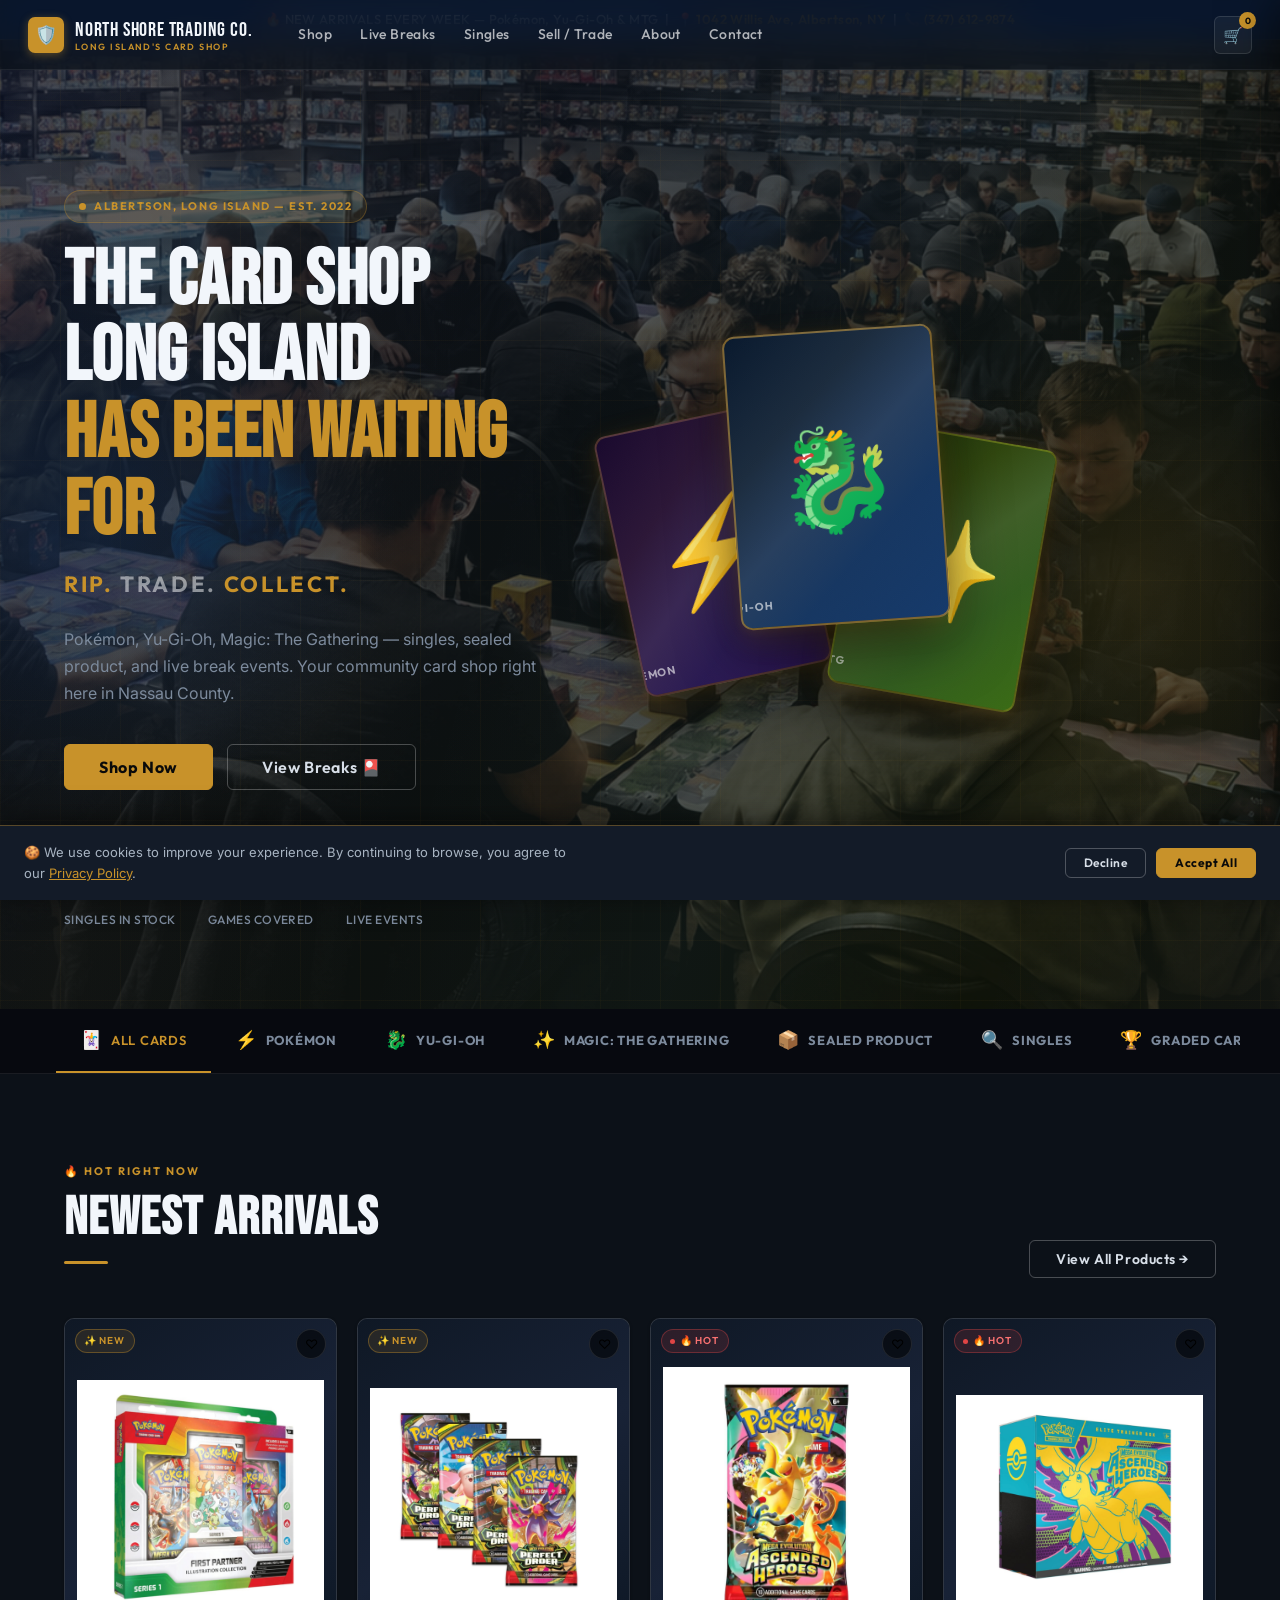
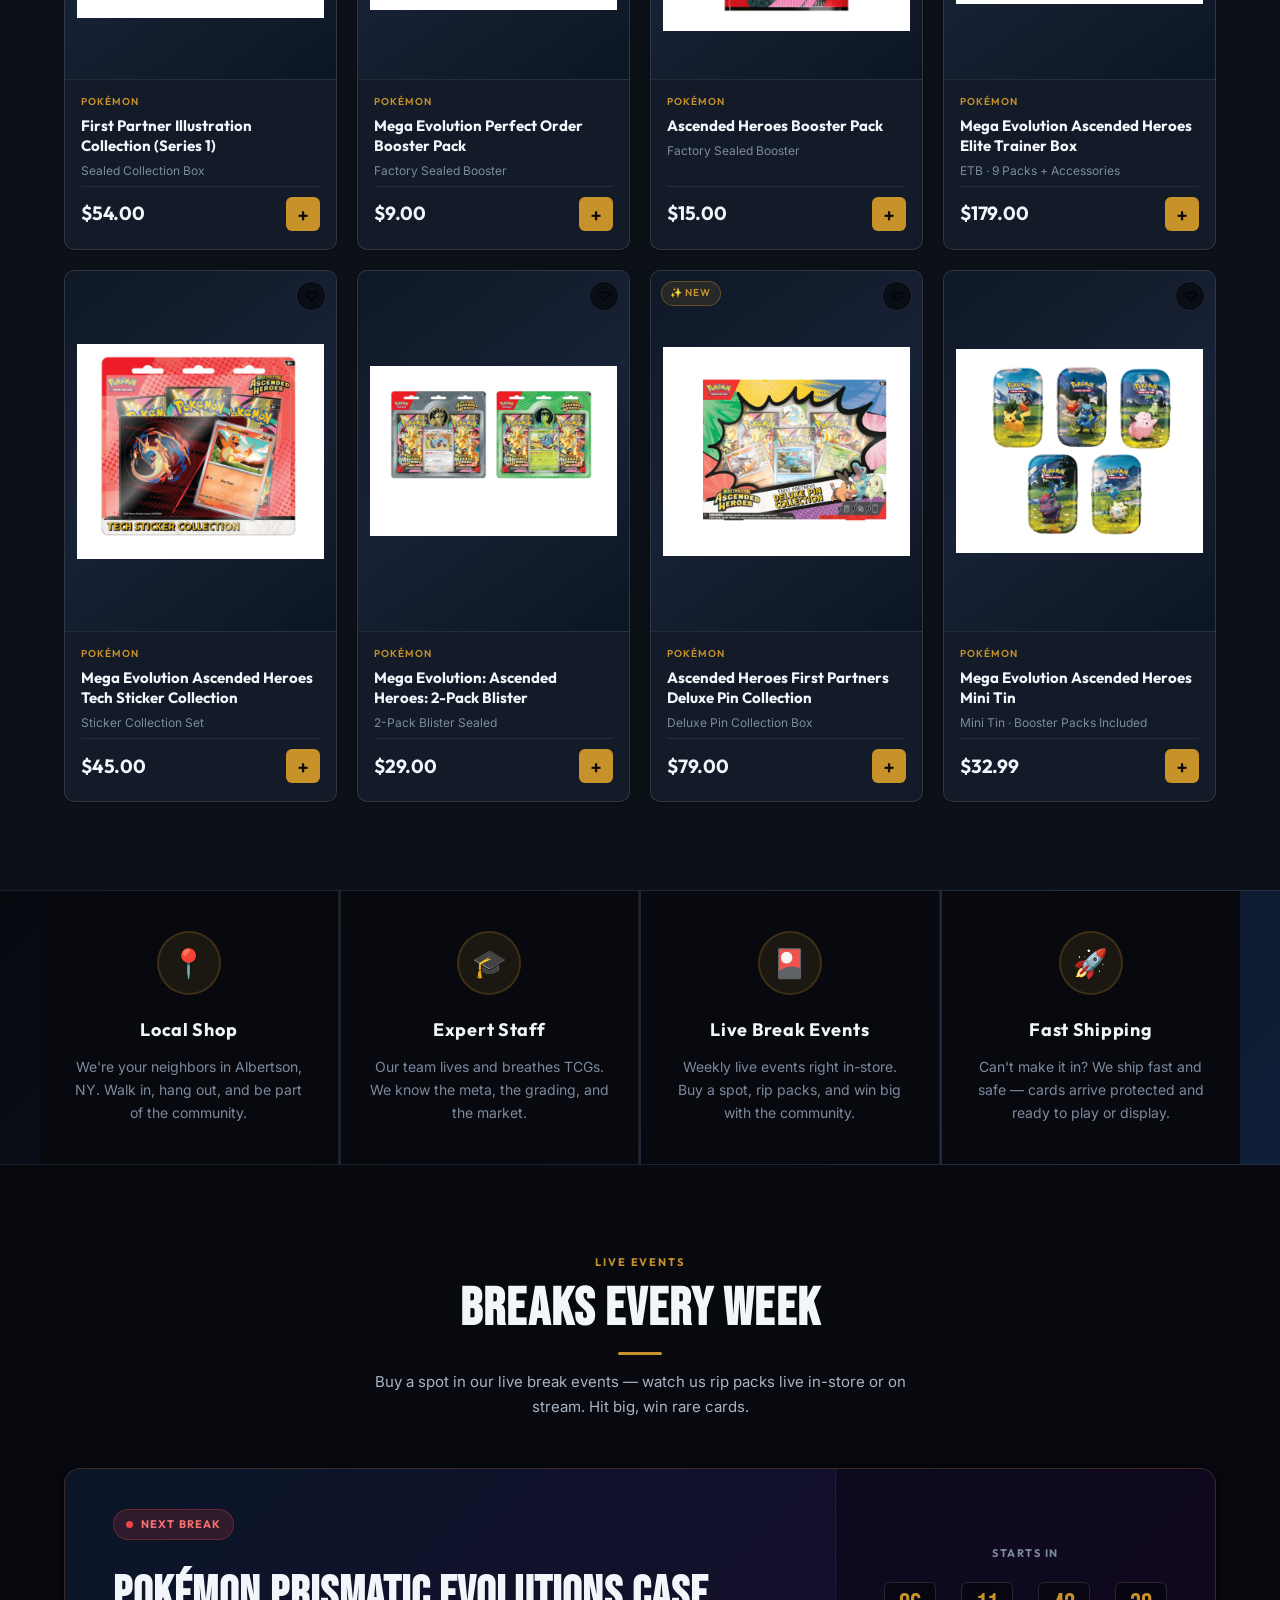
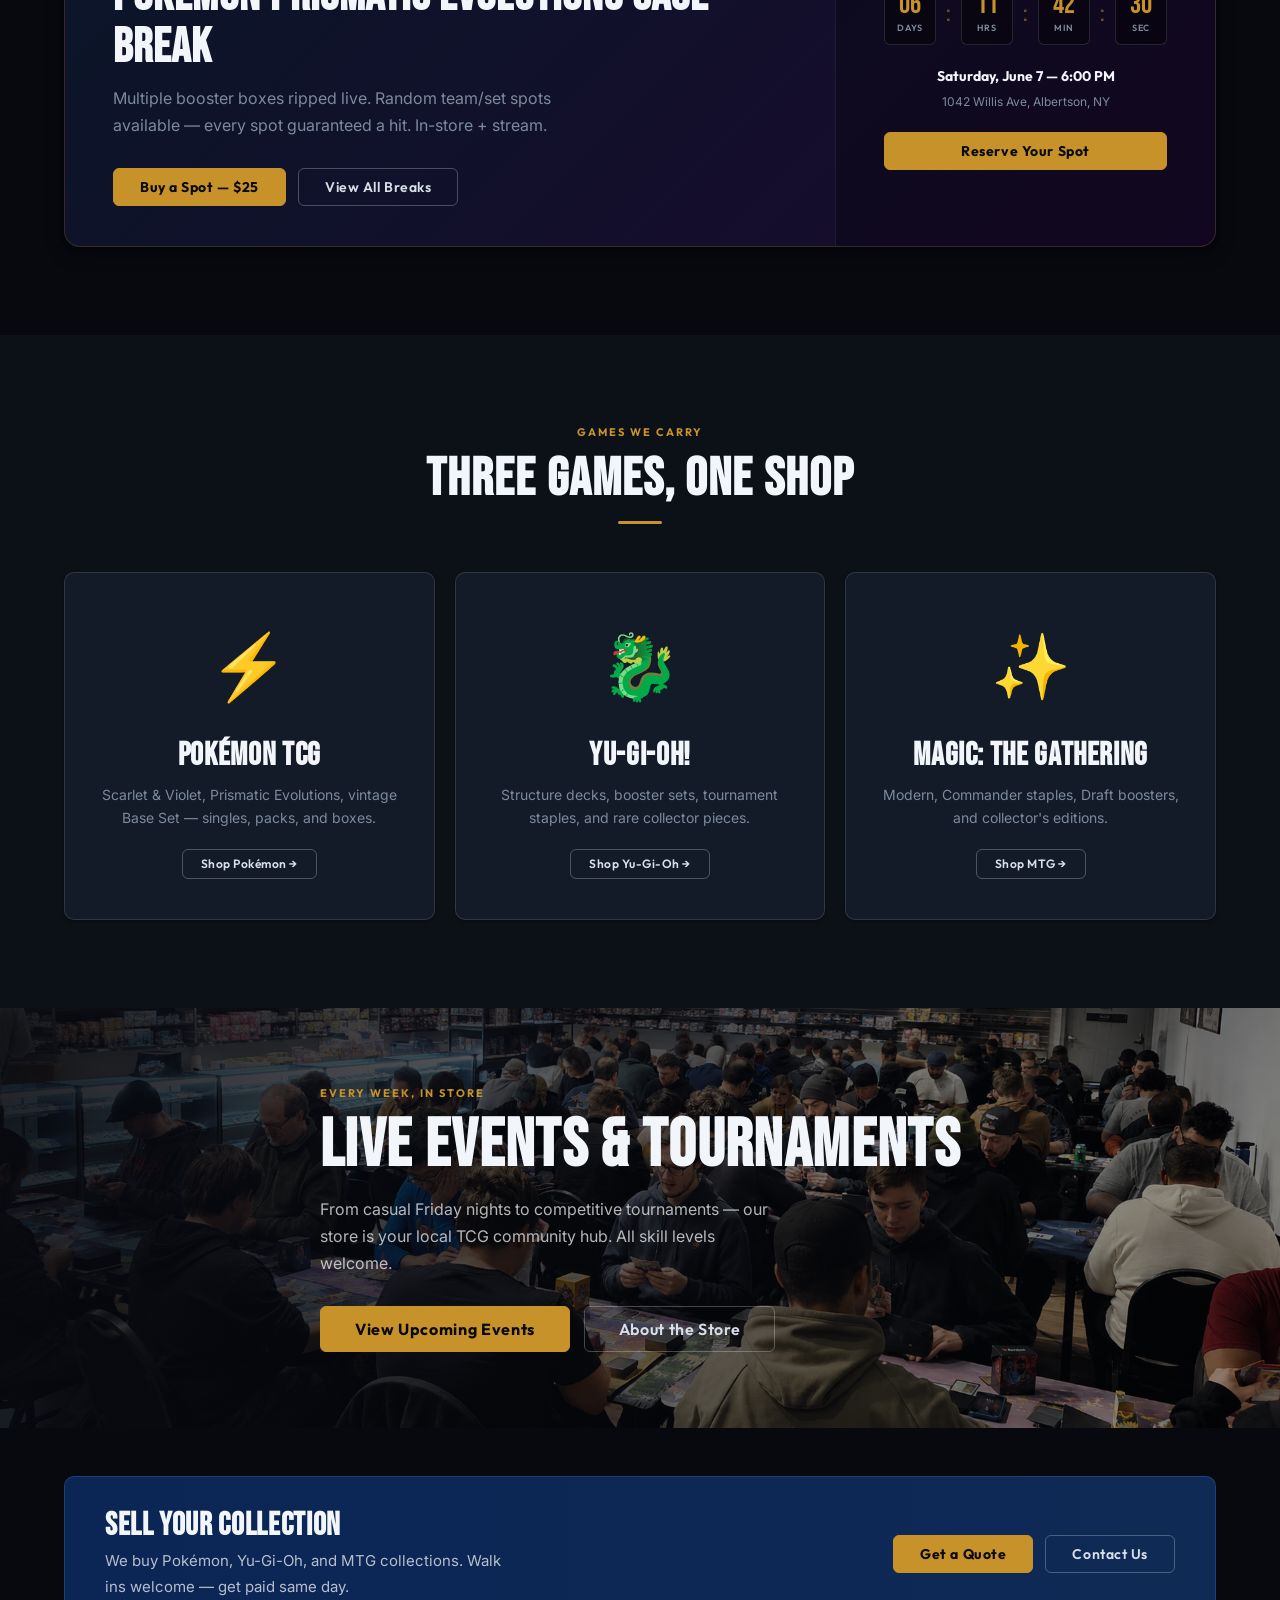
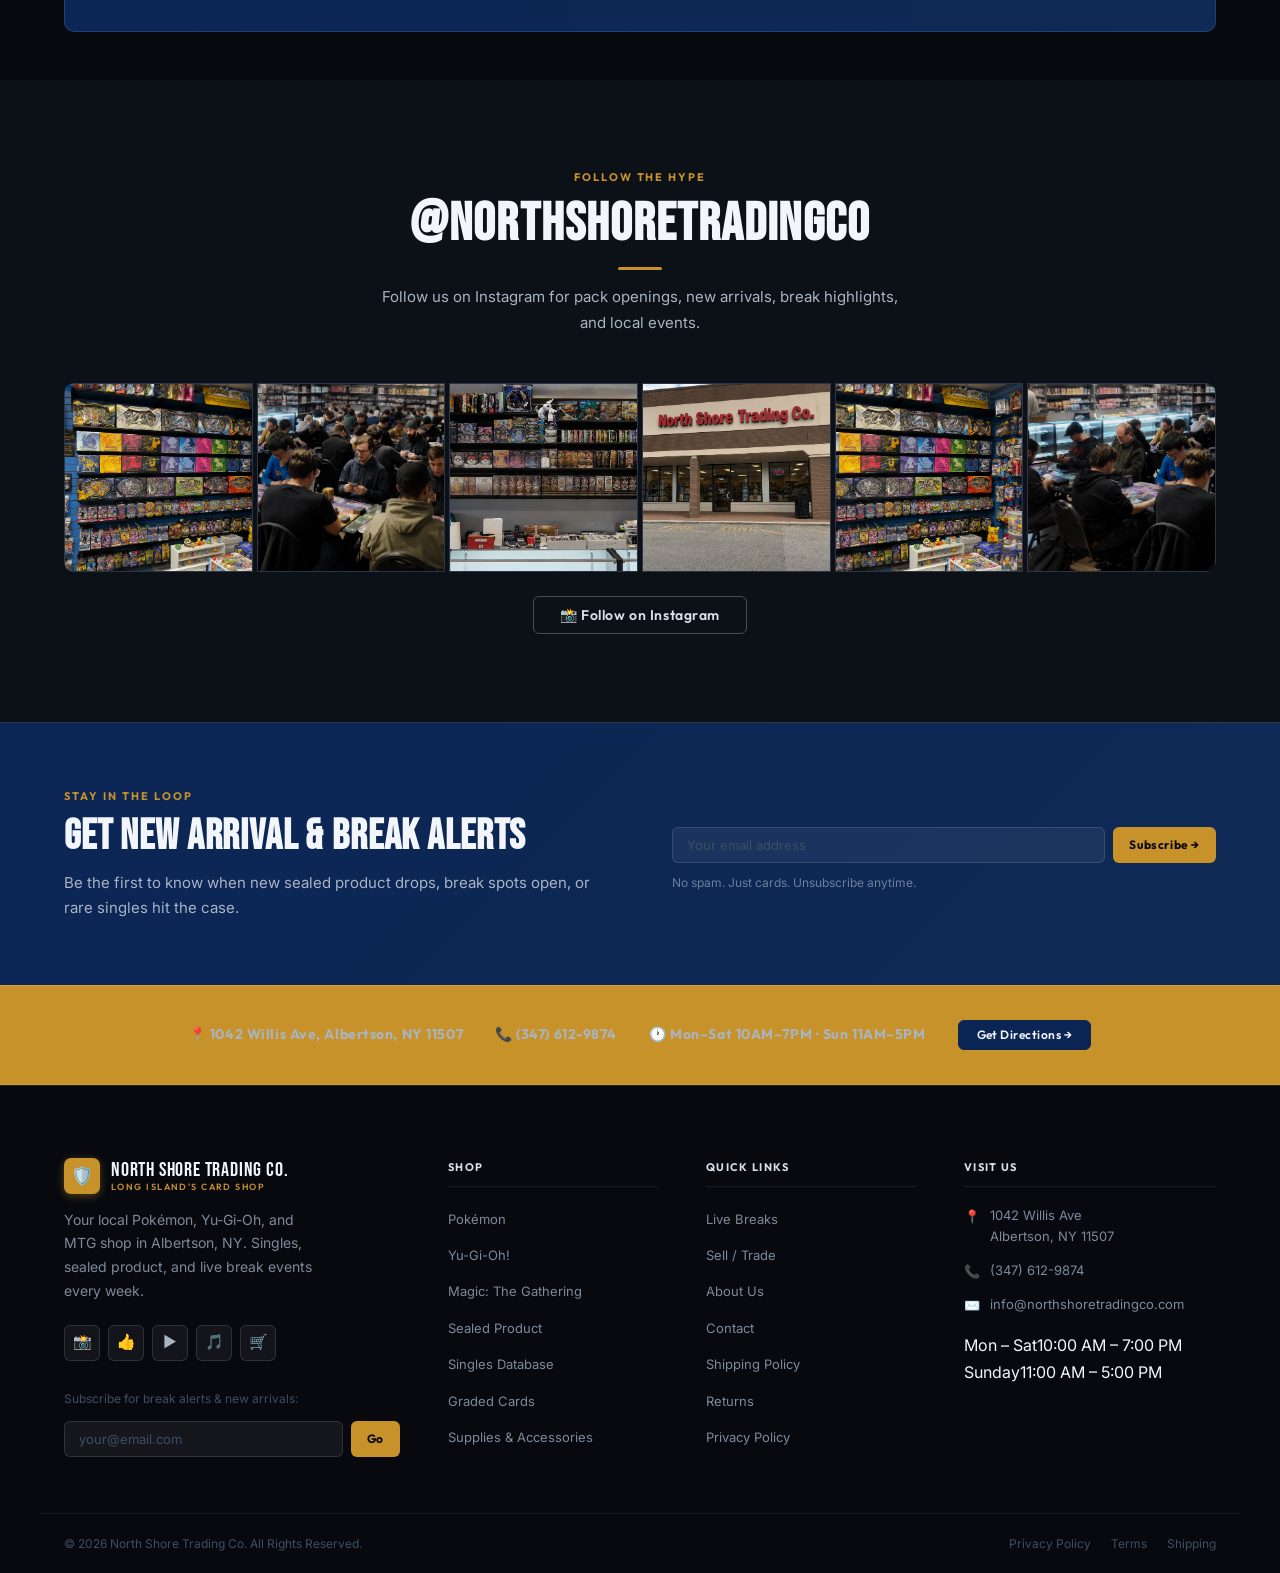
==== index.html @ 0178f54b "Initial site launch — North Shore Trading Co. 7-page TCG storefront: home, shop, live breaks, single" ====
<!DOCTYPE html>
<html lang="en">
<head>
  <meta charset="UTF-8" />
  <meta name="viewport" content="width=device-width, initial-scale=1.0" />
  <title>North Shore Trading Co. | Trading Card Shop — Albertson, Long Island NY</title>
  <meta name="description" content="Long Island's premier trading card shop. Pokémon, Yu-Gi-Oh, Magic: The Gathering singles, sealed product, and live events. Located at 1042 Willis Ave, Albertson, NY." />
  <meta name="keywords" content="trading cards Long Island, card shop Albertson NY, Pokémon cards Long Island, Yu-Gi-Oh Long Island, Magic the Gathering NY, TCG shop Long Island" />
  <meta property="og:title" content="North Shore Trading Co. | Trading Card Shop — Long Island, NY" />
  <meta property="og:description" content="Pokémon, Yu-Gi-Oh, MTG — Singles, Sealed Product & Live Events. Visit us in Albertson, NY." />
  <meta property="og:type" content="website" />
  <link rel="stylesheet" href="style.css" />
  <style>
    /* ── Hero ── */
    .hero {
      min-height: calc(100vh - var(--nav-h));
      position: relative;
      overflow: hidden;
      display: flex;
      align-items: center;
    }
    .hero-bg {
      position: absolute;
      inset: 0;
      background: linear-gradient(
        -45deg,
        #0d0d1a, #0a1628, #1a0d28, #0d1a14,
        #1a1428, #0a0d1a, #141a0d, #0d1428
      );
      background-size: 600% 600%;
      animation: holographic 12s ease infinite;
    }
    @keyframes holographic {
      0%   { background-position: 0% 50%; }
      50%  { background-position: 100% 50%; }
      100% { background-position: 0% 50%; }
    }
    .hero-shimmer {
      position: absolute;
      inset: 0;
      background: repeating-linear-gradient(
        105deg,
        transparent 0%,
        rgba(200,146,42,0.03) 10%,
        transparent 20%,
        rgba(96,165,250,0.03) 30%,
        transparent 40%,
        rgba(167,139,250,0.03) 50%,
        transparent 60%
      );
      background-size: 200% 200%;
      animation: shimmer-move 6s linear infinite;
    }
    @keyframes shimmer-move {
      0%   { background-position: 0% 0%; }
      100% { background-position: 200% 200%; }
    }
    .hero-grid-overlay {
      position: absolute;
      inset: 0;
      background-image:
        linear-gradient(rgba(200,146,42,0.04) 1px, transparent 1px),
        linear-gradient(90deg, rgba(200,146,42,0.04) 1px, transparent 1px);
      background-size: 60px 60px;
      pointer-events: none;
    }
    .hero-glow-left {
      position: absolute;
      left: -200px;
      top: 50%;
      transform: translateY(-50%);
      width: 600px;
      height: 600px;
      background: radial-gradient(circle, rgba(26,58,107,0.35) 0%, transparent 70%);
      pointer-events: none;
    }
    .hero-glow-right {
      position: absolute;
      right: -100px;
      top: 30%;
      width: 500px;
      height: 500px;
      background: radial-gradient(circle, rgba(200,146,42,0.12) 0%, transparent 70%);
      pointer-events: none;
    }
    .hero-inner {
      position: relative;
      z-index: 2;
      max-width: 1200px;
      margin: 0 auto;
      padding: 80px 24px;
      display: grid;
      grid-template-columns: 1fr 1fr;
      gap: 64px;
      align-items: center;
      width: 100%;
    }
    .hero-eyebrow {
      display: inline-flex;
      align-items: center;
      gap: 8px;
      background: rgba(200,146,42,0.1);
      border: 1px solid rgba(200,146,42,0.3);
      color: var(--gold);
      font-family: var(--font-sub);
      font-weight: 700;
      font-size: 11px;
      letter-spacing: 0.14em;
      text-transform: uppercase;
      padding: 6px 14px;
      border-radius: var(--radius-pill);
      margin-bottom: 20px;
    }
    .hero-eyebrow::before {
      content: '';
      width: 7px;
      height: 7px;
      background: var(--gold);
      border-radius: 50%;
      animation: pulse-dot 1.5s ease-in-out infinite;
    }
    .hero-headline {
      font-family: var(--font-head);
      font-size: clamp(48px, 6vw, 80px);
      line-height: 1;
      color: var(--white);
      margin-bottom: 16px;
    }
    .hero-headline .gold { color: var(--gold); }
    .hero-tagline {
      font-family: var(--font-sub);
      font-weight: 700;
      font-size: 22px;
      letter-spacing: 0.12em;
      text-transform: uppercase;
      color: rgba(255,255,255,0.5);
      margin-bottom: 24px;
    }
    .hero-tagline span { color: var(--gold); }
    .hero-desc {
      font-size: 16px;
      color: var(--gray);
      line-height: 1.7;
      max-width: 480px;
      margin-bottom: 36px;
    }
    .hero-ctas {
      display: flex;
      gap: 14px;
      flex-wrap: wrap;
    }
    .hero-stats {
      display: flex;
      gap: 32px;
      margin-top: 48px;
      padding-top: 32px;
      border-top: 1px solid var(--border);
    }
    .hero-stat-num {
      font-family: var(--font-head);
      font-size: 36px;
      color: var(--white);
      line-height: 1;
    }
    .hero-stat-label {
      font-size: 12px;
      color: var(--gray);
      font-weight: 500;
      letter-spacing: 0.04em;
      margin-top: 3px;
    }
    /* Floating card stack */
    .hero-cards {
      position: relative;
      height: 480px;
      display: flex;
      align-items: center;
      justify-content: center;
    }
    .hero-card {
      position: absolute;
      border-radius: 12px;
      border: 2px solid rgba(200,146,42,0.3);
      box-shadow: 0 20px 60px rgba(0,0,0,0.6), var(--shadow-gold);
      font-size: 100px;
      display: flex;
      align-items: center;
      justify-content: center;
      transition: transform 0.4s ease;
    }
    .hero-card-1 {
      width: 190px;
      height: 266px;
      background: linear-gradient(135deg, #1a0a2e, #2d1654);
      transform: rotate(-12deg) translate(-80px, 20px);
      z-index: 1;
    }
    .hero-card-2 {
      width: 210px;
      height: 294px;
      background: linear-gradient(135deg, #0a1a2e, #163a6b);
      transform: rotate(-4deg) translate(0px, -10px);
      z-index: 3;
      border-color: rgba(200,146,42,0.6);
    }
    .hero-card-3 {
      width: 190px;
      height: 266px;
      background: linear-gradient(135deg, #1a2e0a, #3a6b16);
      transform: rotate(10deg) translate(80px, 20px);
      z-index: 1;
    }
    .hero-cards:hover .hero-card-1 { transform: rotate(-15deg) translate(-100px, 10px); }
    .hero-cards:hover .hero-card-2 { transform: rotate(0deg) translate(0, -20px); }
    .hero-cards:hover .hero-card-3 { transform: rotate(13deg) translate(100px, 10px); }
    .card-foil-overlay {
      position: absolute;
      inset: 0;
      border-radius: 10px;
      background: linear-gradient(
        135deg,
        transparent 0%,
        rgba(200,146,42,0.08) 30%,
        rgba(255,255,255,0.1) 50%,
        rgba(96,165,250,0.06) 70%,
        transparent 100%
      );
      animation: foil-shift 4s ease-in-out infinite alternate;
    }
    @keyframes foil-shift {
      0%   { opacity: 0.3; background-position: 0% 0%; }
      100% { opacity: 1; background-position: 100% 100%; }
    }
    .hero-card-label {
      position: absolute;
      bottom: 12px;
      left: 0; right: 0;
      text-align: center;
      font-family: var(--font-sub);
      font-weight: 700;
      font-size: 11px;
      letter-spacing: 0.08em;
      text-transform: uppercase;
      color: rgba(255,255,255,0.6);
    }

    /* ── Category Strip ── */
    .category-strip {
      background: var(--bg-dark);
      border-bottom: 1px solid var(--border);
      padding: 0;
      overflow: hidden;
    }
    .category-scroll {
      display: flex;
      gap: 0;
      overflow-x: auto;
      scrollbar-width: none;
      max-width: 1200px;
      margin: 0 auto;
    }
    .category-scroll::-webkit-scrollbar { display: none; }
    .cat-pill {
      display: flex;
      align-items: center;
      gap: 8px;
      padding: 16px 24px;
      font-family: var(--font-sub);
      font-weight: 700;
      font-size: 13px;
      letter-spacing: 0.06em;
      text-transform: uppercase;
      color: var(--gray);
      white-space: nowrap;
      cursor: pointer;
      border-bottom: 2px solid transparent;
      transition: all var(--transition);
    }
    .cat-pill:hover { color: var(--white); }
    .cat-pill.active { color: var(--gold); border-bottom-color: var(--gold); }
    .cat-pill-icon { font-size: 18px; }

    /* ── Featured Products ── */
    .products-grid {
      display: grid;
      grid-template-columns: repeat(4, 1fr);
      gap: 20px;
    }

    /* ── Why Us ── */
    .why-us {
      background: linear-gradient(135deg, var(--bg-dark) 0%, #0f1f38 100%);
      border-top: 1px solid var(--border);
      border-bottom: 1px solid var(--border);
    }
    .why-grid {
      display: grid;
      grid-template-columns: repeat(4, 1fr);
      gap: 2px;
      background: var(--border);
    }
    .why-card {
      background: var(--bg-dark);
      padding: 40px 28px;
      text-align: center;
      transition: background var(--transition);
    }
    .why-card:hover { background: #0f1f38; }
    .why-icon {
      width: 64px;
      height: 64px;
      border-radius: 50%;
      background: rgba(200,146,42,0.1);
      border: 2px solid rgba(200,146,42,0.2);
      display: flex;
      align-items: center;
      justify-content: center;
      font-size: 28px;
      margin: 0 auto 20px;
      transition: all var(--transition);
    }
    .why-card:hover .why-icon {
      background: rgba(200,146,42,0.2);
      border-color: var(--gold);
      box-shadow: var(--shadow-gold);
    }
    .why-title {
      font-family: var(--font-sub);
      font-weight: 700;
      font-size: 18px;
      letter-spacing: 0.04em;
      color: var(--white);
      margin-bottom: 10px;
    }
    .why-desc {
      font-size: 14px;
      color: var(--gray);
      line-height: 1.65;
    }

    /* ── Upcoming Break Teaser ── */
    .break-teaser {
      background: linear-gradient(135deg, #0a1628 0%, #1a0a2e 100%);
      border: 1px solid rgba(200,146,42,0.2);
      border-radius: var(--radius-lg);
      overflow: hidden;
      display: grid;
      grid-template-columns: 1fr auto;
      gap: 0;
    }
    .break-teaser-body { padding: 40px 48px; }
    .break-teaser-label {
      display: inline-flex;
      align-items: center;
      gap: 8px;
      background: rgba(239,68,68,0.15);
      border: 1px solid rgba(239,68,68,0.3);
      color: #f87171;
      font-family: var(--font-sub);
      font-weight: 700;
      font-size: 11px;
      letter-spacing: 0.1em;
      text-transform: uppercase;
      padding: 5px 12px;
      border-radius: var(--radius-pill);
      margin-bottom: 18px;
    }
    .live-dot {
      width: 7px;
      height: 7px;
      background: #ef4444;
      border-radius: 50%;
      animation: pulse-dot 1.2s ease-in-out infinite;
    }
    .break-teaser h2 {
      font-family: var(--font-head);
      font-size: 48px;
      color: var(--white);
      margin-bottom: 10px;
    }
    .break-teaser p { font-size: 16px; color: var(--gray); margin-bottom: 28px; }
    .break-teaser-side {
      background: rgba(0,0,0,0.3);
      border-left: 1px solid var(--border);
      padding: 40px 48px;
      display: flex;
      flex-direction: column;
      align-items: center;
      justify-content: center;
      gap: 20px;
      min-width: 280px;
    }
    .break-teaser-side-label {
      font-family: var(--font-sub);
      font-weight: 700;
      font-size: 11px;
      letter-spacing: 0.14em;
      text-transform: uppercase;
      color: var(--gray);
    }

    /* ── Promo banner ── */
    .promo-banner {
      background: linear-gradient(90deg, var(--navy) 0%, #0f2a55 100%);
      border-radius: var(--radius-md);
      padding: 32px 40px;
      display: flex;
      align-items: center;
      justify-content: space-between;
      gap: 24px;
      border: 1px solid rgba(96,165,250,0.2);
    }
    .promo-text h3 {
      font-family: var(--font-head);
      font-size: 32px;
      color: var(--white);
      margin-bottom: 6px;
    }
    .promo-text p { font-size: 15px; color: rgba(255,255,255,0.7); }

    /* ── Instagram strip ── */
    .insta-grid {
      display: grid;
      grid-template-columns: repeat(6, 1fr);
      gap: 4px;
    }
    .insta-tile {
      aspect-ratio: 1;
      background: var(--bg-mid);
      position: relative;
      overflow: hidden;
      cursor: pointer;
      font-size: 52px;
      display: flex;
      align-items: center;
      justify-content: center;
    }
    .insta-tile img {
      position: absolute;
      inset: 0;
      width: 100%;
      height: 100%;
      object-fit: cover;
      transition: transform 0.5s ease;
    }
    .insta-tile:hover img { transform: scale(1.06); }
    .insta-tile::after {
      content: '';
      position: absolute;
      inset: 0;
      background: rgba(200,146,42,0);
      transition: background var(--transition);
      z-index: 1;
    }
    .insta-tile:hover::after { background: rgba(200,146,42,0.18); }

    /* ── Location banner ── */
    .location-banner {
      background: var(--gold);
      color: #0A0A0A;
    }
    .location-banner-inner {
      max-width: 1200px;
      margin: 0 auto;
      padding: 20px 24px;
      display: flex;
      align-items: center;
      justify-content: center;
      gap: 32px;
      flex-wrap: wrap;
    }
    .loc-item {
      display: flex;
      align-items: center;
      gap: 8px;
      font-family: var(--font-sub);
      font-weight: 700;
      font-size: 14px;
      letter-spacing: 0.04em;
    }

    @media (max-width: 1024px) {
      .products-grid { grid-template-columns: repeat(3, 1fr); }
      .why-grid { grid-template-columns: repeat(2, 1fr); }
      .insta-grid { grid-template-columns: repeat(3, 1fr); }
    }
    @media (max-width: 768px) {
      .hero-inner { grid-template-columns: 1fr; gap: 48px; }
      .hero-cards { height: 300px; }
      .hero-card-1 { transform: rotate(-10deg) translate(-60px, 15px); }
      .hero-card-3 { transform: rotate(10deg) translate(60px, 15px); }
      .hero-card-1, .hero-card-3 { width: 150px; height: 210px; font-size: 70px; }
      .hero-card-2 { width: 170px; height: 238px; font-size: 80px; }
      .products-grid { grid-template-columns: repeat(2, 1fr); }
      .break-teaser { grid-template-columns: 1fr; }
      .break-teaser-side { border-left: none; border-top: 1px solid var(--border); min-width: unset; }
      .promo-banner { flex-direction: column; text-align: center; }
      .insta-grid { grid-template-columns: repeat(3, 1fr); }
    }
    @media (max-width: 480px) {
      .products-grid { grid-template-columns: repeat(2, 1fr); gap: 12px; }
      .hero-stats { gap: 20px; }
      .why-grid { grid-template-columns: 1fr; }
    }
  </style>
</head>
<body>

<!-- Cookie Banner -->
<div class="cookie-banner" id="cookieBanner">
  <p class="cookie-text">🍪 We use cookies to improve your experience. By continuing to browse, you agree to our <a href="contact.html#privacy">Privacy Policy</a>.</p>
  <div class="cookie-actions">
    <button class="btn btn-sm btn-outline" onclick="document.getElementById('cookieBanner').classList.add('hidden')">Decline</button>
    <button class="btn btn-sm btn-gold" onclick="document.getElementById('cookieBanner').classList.add('hidden')">Accept All</button>
  </div>
</div>

<!-- Announcement -->
<div class="announcement-strip">
  🔥 NEW ARRIVALS EVERY WEEK — Pokémon, Yu-Gi-Oh & MTG &nbsp;|&nbsp; 📍 <a href="about.html">1042 Willis Ave, Albertson, NY</a> &nbsp;|&nbsp; 📞 <a href="tel:+13476129874">(347) 612-9874</a>
</div>

<!-- Header -->
<header class="site-header" id="siteHeader">
  <div class="header-inner">
    <a href="index.html" class="site-logo">
      <div class="logo-icon">🛡️</div>
      <div class="logo-text-wrap">
        <span class="logo-main">North Shore Trading Co.</span>
        <span class="logo-sub">Long Island's Card Shop</span>
      </div>
    </a>
    <nav class="main-nav" role="navigation" aria-label="Main">
      <a href="shop.html" class="nav-link">Shop</a>
      <a href="breaks.html" class="nav-link">Live Breaks</a>
      <a href="singles.html" class="nav-link">Singles</a>
      <a href="sell.html" class="nav-link">Sell / Trade</a>
      <a href="about.html" class="nav-link">About</a>
      <a href="contact.html" class="nav-link">Contact</a>
    </nav>
    <div class="header-actions">
      <button class="header-icon-btn" onclick="toggleCart()" aria-label="Shopping cart">
        🛒
        <span class="cart-count" id="cartCount">0</span>
      </button>
      <button class="hamburger" aria-label="Open menu" onclick="openMobile()">
        <span></span><span></span><span></span>
      </button>
    </div>
  </div>
</header>

<!-- Mobile Menu -->
<div class="mobile-menu" id="mobileMenu">
  <div class="mobile-menu-header">
    <a href="index.html" class="site-logo">
      <div class="logo-icon">🛡️</div>
      <div class="logo-text-wrap">
        <span class="logo-main">North Shore Trading Co.</span>
        <span class="logo-sub">Long Island's Card Shop</span>
      </div>
    </a>
    <button class="mobile-close" onclick="closeMobile()">✕</button>
  </div>
  <nav class="mobile-nav-links">
    <a href="shop.html" onclick="closeMobile()">Shop</a>
    <a href="breaks.html" onclick="closeMobile()">Live Breaks</a>
    <a href="singles.html" onclick="closeMobile()">Singles</a>
    <a href="sell.html" onclick="closeMobile()">Sell / Trade</a>
    <a href="about.html" onclick="closeMobile()">About</a>
    <a href="contact.html" onclick="closeMobile()">Contact</a>
  </nav>
  <div style="margin-top:auto;padding-top:32px;display:flex;flex-direction:column;gap:10px">
    <a href="tel:+13476129874" class="btn btn-gold btn-full">📞 (347) 612-9874</a>
    <a href="breaks.html" class="btn btn-outline btn-full">🎴 View Live Breaks</a>
  </div>
</div>

<!-- Cart Overlay -->
<div class="cart-overlay" id="cartOverlay" onclick="toggleCart()"></div>

<!-- Cart Sidebar -->
<div class="cart-sidebar" id="cartSidebar">
  <div class="cart-header">
    <span class="cart-title">Your Cart</span>
    <button class="cart-close" onclick="toggleCart()">✕</button>
  </div>
  <div class="cart-items">
    <div class="cart-empty">
      <div class="cart-empty-icon">🛒</div>
      <p style="font-weight:600;margin-bottom:8px">Your cart is empty</p>
      <p style="font-size:13px;color:var(--gray)">Add some cards to get started!</p>
    </div>
  </div>
  <div class="cart-footer">
    <div class="cart-total">
      <span>Total</span>
      <span class="cart-total-amount">$0.00</span>
    </div>
    <a href="shop.html" class="btn btn-gold btn-full">Checkout</a>
  </div>
</div>

<!-- HERO -->
<section class="hero page-body">
  <div class="hero-bg"></div>
  <img src="images/event-tournament.jpg" alt="Live tournament at North Shore Trading Co."
       style="position:absolute;inset:0;width:100%;height:100%;object-fit:cover;object-position:center 25%;opacity:0.28;z-index:0;pointer-events:none" loading="eager" />
  <div class="hero-shimmer"></div>
  <div class="hero-grid-overlay"></div>
  <div class="hero-glow-left"></div>
  <div class="hero-glow-right"></div>

  <div class="hero-inner">
    <div>
      <div class="hero-eyebrow">Albertson, Long Island — Est. 2022</div>
      <h1 class="hero-headline">
        The Card Shop<br>Long Island<br><span class="gold">Has Been Waiting For</span>
      </h1>
      <p class="hero-tagline">
        <span>Rip.</span> Trade. <span>Collect.</span>
      </p>
      <p class="hero-desc">
        Pokémon, Yu-Gi-Oh, Magic: The Gathering — singles, sealed product, and live break events. Your community card shop right here in Nassau County.
      </p>
      <div class="hero-ctas">
        <a href="shop.html" class="btn btn-gold btn-lg">Shop Now</a>
        <a href="breaks.html" class="btn btn-outline btn-lg">View Breaks 🎴</a>
      </div>
      <div class="hero-stats">
        <div>
          <div class="hero-stat-num">10K+</div>
          <div class="hero-stat-label">Singles In Stock</div>
        </div>
        <div>
          <div class="hero-stat-num">3</div>
          <div class="hero-stat-label">Games Covered</div>
        </div>
        <div>
          <div class="hero-stat-num">Weekly</div>
          <div class="hero-stat-label">Live Events</div>
        </div>
      </div>
    </div>

    <div class="hero-cards">
      <div class="hero-card hero-card-1">
        ⚡
        <div class="card-foil-overlay"></div>
        <div class="hero-card-label">Pokémon</div>
      </div>
      <div class="hero-card hero-card-2">
        🐉
        <div class="card-foil-overlay"></div>
        <div class="hero-card-label">Yu-Gi-Oh</div>
      </div>
      <div class="hero-card hero-card-3">
        ✨
        <div class="card-foil-overlay"></div>
        <div class="hero-card-label">MTG</div>
      </div>
    </div>
  </div>
</section>

<!-- Category Strip -->
<div class="category-strip">
  <div class="category-scroll">
    <a href="shop.html?cat=all" class="cat-pill active"><span class="cat-pill-icon">🃏</span> All Cards</a>
    <a href="shop.html?cat=pokemon" class="cat-pill"><span class="cat-pill-icon">⚡</span> Pokémon</a>
    <a href="shop.html?cat=yugioh" class="cat-pill"><span class="cat-pill-icon">🐉</span> Yu-Gi-Oh</a>
    <a href="shop.html?cat=mtg" class="cat-pill"><span class="cat-pill-icon">✨</span> Magic: The Gathering</a>
    <a href="shop.html?cat=sealed" class="cat-pill"><span class="cat-pill-icon">📦</span> Sealed Product</a>
    <a href="singles.html" class="cat-pill"><span class="cat-pill-icon">🔍</span> Singles</a>
    <a href="shop.html?cat=graded" class="cat-pill"><span class="cat-pill-icon">🏆</span> Graded Cards</a>
    <a href="shop.html?cat=supplies" class="cat-pill"><span class="cat-pill-icon">🛡️</span> Supplies</a>
  </div>
</div>

<!-- Featured Products -->
<section class="section" style="background:var(--bg)">
  <div class="container">
    <div class="section-header" style="display:flex;align-items:flex-end;justify-content:space-between;gap:24px;margin-bottom:40px;">
      <div>
        <div class="section-eyebrow">🔥 Hot Right Now</div>
        <h2 class="section-title">Newest Arrivals</h2>
        <div class="divider"></div>
      </div>
      <a href="shop.html" class="btn btn-outline">View All Products →</a>
    </div>
    <div class="products-grid" id="featuredGrid">
      <!-- Populated by JS -->
    </div>
  </div>
</section>

<!-- Why Shop With Us -->
<section class="why-us section-sm">
  <div class="why-grid">
    <div class="why-card">
      <div class="why-icon">📍</div>
      <div class="why-title">Local Shop</div>
      <p class="why-desc">We're your neighbors in Albertson, NY. Walk in, hang out, and be part of the community.</p>
    </div>
    <div class="why-card">
      <div class="why-icon">🎓</div>
      <div class="why-title">Expert Staff</div>
      <p class="why-desc">Our team lives and breathes TCGs. We know the meta, the grading, and the market.</p>
    </div>
    <div class="why-card">
      <div class="why-icon">🎴</div>
      <div class="why-title">Live Break Events</div>
      <p class="why-desc">Weekly live events right in-store. Buy a spot, rip packs, and win big with the community.</p>
    </div>
    <div class="why-card">
      <div class="why-icon">🚀</div>
      <div class="why-title">Fast Shipping</div>
      <p class="why-desc">Can't make it in? We ship fast and safe — cards arrive protected and ready to play or display.</p>
    </div>
  </div>
</section>

<!-- Upcoming Break Teaser -->
<section class="section" style="background:var(--bg-dark)">
  <div class="container">
    <div class="section-header centered">
      <div class="section-eyebrow">Live Events</div>
      <h2 class="section-title">Breaks Every Week</h2>
      <div class="divider"></div>
      <p class="section-sub">Buy a spot in our live break events — watch us rip packs live in-store or on stream. Hit big, win rare cards.</p>
    </div>
    <div class="break-teaser">
      <div class="break-teaser-body">
        <div class="break-teaser-label">
          <span class="live-dot"></span> Next Break
        </div>
        <h2>Pokémon Prismatic Evolutions Case Break</h2>
        <p>Multiple booster boxes ripped live. Random team/set spots available — every spot guaranteed a hit. In-store + stream.</p>
        <div style="display:flex;gap:12px;flex-wrap:wrap">
          <a href="breaks.html" class="btn btn-gold">Buy a Spot — $25</a>
          <a href="breaks.html" class="btn btn-outline">View All Breaks</a>
        </div>
      </div>
      <div class="break-teaser-side">
        <div class="break-teaser-side-label">Starts In</div>
        <div class="countdown" id="breakCountdown">
          <div class="countdown-unit"><span class="countdown-num" id="cd-d">00</span><span class="countdown-label">Days</span></div>
          <span class="countdown-sep">:</span>
          <div class="countdown-unit"><span class="countdown-num" id="cd-h">00</span><span class="countdown-label">Hrs</span></div>
          <span class="countdown-sep">:</span>
          <div class="countdown-unit"><span class="countdown-num" id="cd-m">00</span><span class="countdown-label">Min</span></div>
          <span class="countdown-sep">:</span>
          <div class="countdown-unit"><span class="countdown-num" id="cd-s">00</span><span class="countdown-label">Sec</span></div>
        </div>
        <div style="text-align:center">
          <div style="font-family:var(--font-sub);font-weight:700;font-size:14px;color:var(--white);margin-bottom:4px">Saturday, June 7 — 6:00 PM</div>
          <div style="font-size:12px;color:var(--gray)">1042 Willis Ave, Albertson, NY</div>
        </div>
        <a href="breaks.html" class="btn btn-gold btn-full">Reserve Your Spot</a>
      </div>
    </div>
  </div>
</section>

<!-- Games We Carry -->
<section class="section" style="background:var(--bg)">
  <div class="container">
    <div class="section-header centered">
      <div class="section-eyebrow">Games We Carry</div>
      <h2 class="section-title">Three Games, One Shop</h2>
      <div class="divider"></div>
    </div>
    <div style="display:grid;grid-template-columns:repeat(3,1fr);gap:20px">
      <a href="shop.html?cat=pokemon" class="card" style="padding:40px 32px;text-align:center;text-decoration:none">
        <div style="font-size:64px;margin-bottom:20px">⚡</div>
        <h3 style="font-family:var(--font-head);font-size:32px;color:var(--white);margin-bottom:10px">Pokémon TCG</h3>
        <p style="font-size:14px;color:var(--gray);margin-bottom:20px">Scarlet & Violet, Prismatic Evolutions, vintage Base Set — singles, packs, and boxes.</p>
        <span class="btn btn-outline btn-sm">Shop Pokémon →</span>
      </a>
      <a href="shop.html?cat=yugioh" class="card" style="padding:40px 32px;text-align:center;text-decoration:none">
        <div style="font-size:64px;margin-bottom:20px">🐉</div>
        <h3 style="font-family:var(--font-head);font-size:32px;color:var(--white);margin-bottom:10px">Yu-Gi-Oh!</h3>
        <p style="font-size:14px;color:var(--gray);margin-bottom:20px">Structure decks, booster sets, tournament staples, and rare collector pieces.</p>
        <span class="btn btn-outline btn-sm">Shop Yu-Gi-Oh →</span>
      </a>
      <a href="shop.html?cat=mtg" class="card" style="padding:40px 32px;text-align:center;text-decoration:none">
        <div style="font-size:64px;margin-bottom:20px">✨</div>
        <h3 style="font-family:var(--font-head);font-size:32px;color:var(--white);margin-bottom:10px">Magic: The Gathering</h3>
        <p style="font-size:14px;color:var(--gray);margin-bottom:20px">Modern, Commander staples, Draft boosters, and collector's editions.</p>
        <span class="btn btn-outline btn-sm">Shop MTG →</span>
      </a>
    </div>
  </div>
</section>

<!-- Store Photo Banner -->
<section style="position:relative;overflow:hidden;height:420px;display:flex;align-items:center">
  <img src="images/event-tournament.jpg" alt="Live event at North Shore Trading Co." loading="lazy"
       style="position:absolute;inset:0;width:100%;height:100%;object-fit:cover;object-position:center 30%" />
  <div style="position:absolute;inset:0;background:linear-gradient(90deg,rgba(7,9,15,0.88) 0%,rgba(7,9,15,0.55) 60%,rgba(7,9,15,0.3) 100%)"></div>
  <div class="container" style="position:relative;z-index:1">
    <div class="section-eyebrow">Every Week, In Store</div>
    <h2 style="font-family:var(--font-head);font-size:clamp(40px,6vw,68px);color:var(--white);line-height:1;margin-bottom:16px">
      Live Events &amp; Tournaments
    </h2>
    <p style="font-size:16px;color:rgba(255,255,255,0.7);max-width:460px;line-height:1.7;margin-bottom:28px">
      From casual Friday nights to competitive tournaments — our store is your local TCG community hub. All skill levels welcome.
    </p>
    <div style="display:flex;gap:14px;flex-wrap:wrap">
      <a href="breaks.html" class="btn btn-gold btn-lg">View Upcoming Events</a>
      <a href="about.html" class="btn btn-outline btn-lg">About the Store</a>
    </div>
  </div>
</section>

<!-- Promo -->
<section style="background:var(--bg-dark);padding:48px 0">
  <div class="container">
    <div class="promo-banner">
      <div class="promo-text">
        <h3>Sell Your Collection</h3>
        <p>We buy Pokémon, Yu-Gi-Oh, and MTG collections. Walk ins welcome — get paid same day.</p>
      </div>
      <div style="display:flex;gap:12px;flex-wrap:wrap">
        <a href="sell.html" class="btn btn-gold">Get a Quote</a>
        <a href="contact.html" class="btn btn-outline">Contact Us</a>
      </div>
    </div>
  </div>
</section>

<!-- Instagram Section -->
<section class="section" style="background:var(--bg)">
  <div class="container">
    <div class="section-header centered">
      <div class="section-eyebrow">Follow the Hype</div>
      <h2 class="section-title">@northshoretradingco</h2>
      <div class="divider"></div>
      <p class="section-sub">Follow us on Instagram for pack openings, new arrivals, break highlights, and local events.</p>
    </div>
    <div class="insta-grid">
      <a href="https://instagram.com/northshoretradingco" target="_blank" rel="noopener" class="insta-tile">
        <img src="images/shelves-sealed.jpg" alt="Our Pokémon sealed product wall" loading="lazy" />
      </a>
      <a href="https://instagram.com/northshoretradingco" target="_blank" rel="noopener" class="insta-tile">
        <img src="images/event-tournament.jpg" alt="Live tournament event at North Shore Trading Co." loading="lazy" />
      </a>
      <a href="https://instagram.com/northshoretradingco" target="_blank" rel="noopener" class="insta-tile">
        <img src="images/store-interior.jpg" alt="Store interior and display cases" loading="lazy" />
      </a>
      <a href="https://instagram.com/northshoretradingco" target="_blank" rel="noopener" class="insta-tile">
        <img src="images/store-front.jpg" alt="North Shore Trading Co. storefront" loading="lazy" />
      </a>
      <a href="https://instagram.com/northshoretradingco" target="_blank" rel="noopener" class="insta-tile">
        <img src="images/shelves-sealed.jpg" alt="Sealed product selection" loading="lazy" style="object-position:right center" />
      </a>
      <a href="https://instagram.com/northshoretradingco" target="_blank" rel="noopener" class="insta-tile">
        <img src="images/event-tournament.jpg" alt="Community game night" loading="lazy" style="object-position:left center" />
      </a>
    </div>
    <div style="text-align:center;margin-top:24px">
      <a href="https://instagram.com/northshoretradingco" target="_blank" rel="noopener" class="btn btn-outline">
        📸 Follow on Instagram
      </a>
    </div>
  </div>
</section>

<!-- Newsletter -->
<section style="background:linear-gradient(135deg,var(--navy) 0%,#0f2a55 100%);padding:64px 0;border-top:1px solid rgba(200,146,42,0.15)">
  <div class="container">
    <div style="display:grid;grid-template-columns:1fr 1fr;gap:64px;align-items:center">
      <div>
        <div class="section-eyebrow">Stay In The Loop</div>
        <h2 class="section-title" style="font-size:42px">Get New Arrival &amp; Break Alerts</h2>
        <p style="font-size:15px;color:rgba(255,255,255,0.65);margin-top:12px">Be the first to know when new sealed product drops, break spots open, or rare singles hit the case.</p>
      </div>
      <div>
        <div class="newsletter-form" style="margin-bottom:10px">
          <input type="email" placeholder="Your email address" />
          <button type="submit">Subscribe →</button>
        </div>
        <p style="font-size:12px;color:rgba(255,255,255,0.4)">No spam. Just cards. Unsubscribe anytime.</p>
      </div>
    </div>
  </div>
</section>

<!-- Location Banner -->
<div class="location-banner">
  <div class="location-banner-inner">
    <div class="loc-item">📍 1042 Willis Ave, Albertson, NY 11507</div>
    <div class="loc-item">📞 (347) 612-9874</div>
    <div class="loc-item">🕐 Mon–Sat 10AM–7PM · Sun 11AM–5PM</div>
    <a href="about.html" class="btn btn-navy btn-sm">Get Directions →</a>
  </div>
</div>

<!-- Footer -->
<footer class="site-footer">
  <div class="footer-grid">
    <div class="footer-brand">
      <div class="footer-logo">
        <a href="index.html" class="site-logo">
          <div class="logo-icon">🛡️</div>
          <div class="logo-text-wrap">
            <span class="logo-main">North Shore Trading Co.</span>
            <span class="logo-sub">Long Island's Card Shop</span>
          </div>
        </a>
      </div>
      <p class="footer-tagline" style="margin-top:14px">Your local Pokémon, Yu-Gi-Oh, and MTG shop in Albertson, NY. Singles, sealed product, and live break events every week.</p>
      <div class="footer-social">
        <a href="https://instagram.com/northshoretradingco" target="_blank" rel="noopener" class="social-icon" title="Instagram">📸</a>
        <a href="https://facebook.com/northshoretradingco" target="_blank" rel="noopener" class="social-icon" title="Facebook">👍</a>
        <a href="https://youtube.com/@northshoretradingco" target="_blank" rel="noopener" class="social-icon" title="YouTube">▶️</a>
        <a href="https://tiktok.com/@northshoretradingco" target="_blank" rel="noopener" class="social-icon" title="TikTok">🎵</a>
        <a href="https://whatnot.com/user/northshoretradingco" target="_blank" rel="noopener" class="social-icon" title="Whatnot">🛒</a>
      </div>
      <p style="font-size:12px;color:var(--gray-dark);margin-top:10px">Subscribe for break alerts &amp; new arrivals:</p>
      <div class="newsletter-form">
        <input type="email" placeholder="your@email.com" />
        <button>Go</button>
      </div>
    </div>
    <div class="footer-col">
      <h4>Shop</h4>
      <ul class="footer-links">
        <li><a href="shop.html?cat=pokemon">Pokémon</a></li>
        <li><a href="shop.html?cat=yugioh">Yu-Gi-Oh!</a></li>
        <li><a href="shop.html?cat=mtg">Magic: The Gathering</a></li>
        <li><a href="shop.html?cat=sealed">Sealed Product</a></li>
        <li><a href="singles.html">Singles Database</a></li>
        <li><a href="shop.html?cat=graded">Graded Cards</a></li>
        <li><a href="shop.html?cat=supplies">Supplies & Accessories</a></li>
      </ul>
    </div>
    <div class="footer-col">
      <h4>Quick Links</h4>
      <ul class="footer-links">
        <li><a href="breaks.html">Live Breaks</a></li>
        <li><a href="sell.html">Sell / Trade</a></li>
        <li><a href="about.html">About Us</a></li>
        <li><a href="contact.html">Contact</a></li>
        <li><a href="contact.html#shipping">Shipping Policy</a></li>
        <li><a href="contact.html#returns">Returns</a></li>
        <li><a href="contact.html#privacy">Privacy Policy</a></li>
      </ul>
    </div>
    <div class="footer-col">
      <h4>Visit Us</h4>
      <div class="footer-contact-item">
        <span>📍</span>
        <span>1042 Willis Ave<br>Albertson, NY 11507</span>
      </div>
      <div class="footer-contact-item">
        <span>📞</span>
        <a href="tel:+13476129874">(347) 612-9874</a>
      </div>
      <div class="footer-contact-item">
        <span>✉️</span>
        <a href="mailto:info@northshoretradingco.com">info@northshoretradingco.com</a>
      </div>
      <div class="footer-hours" style="margin-top:16px">
        <div class="hours-row"><span class="day">Mon – Sat</span><span>10:00 AM – 7:00 PM</span></div>
        <div class="hours-row"><span class="day">Sunday</span><span>11:00 AM – 5:00 PM</span></div>
      </div>
    </div>
  </div>
  <div class="footer-bottom">
    <span>© 2026 North Shore Trading Co. All Rights Reserved.</span>
    <div class="footer-bottom-links">
      <a href="contact.html#privacy">Privacy Policy</a>
      <a href="contact.html#terms">Terms</a>
      <a href="contact.html#shipping">Shipping</a>
    </div>
  </div>
</footer>

<script>
  // Sticky header
  const header = document.getElementById('siteHeader');
  window.addEventListener('scroll', () => {
    header.classList.toggle('scrolled', window.scrollY > 40);
  });

  // Mobile menu
  function openMobile() {
    document.getElementById('mobileMenu').classList.add('open');
    document.body.style.overflow = 'hidden';
  }
  function closeMobile() {
    document.getElementById('mobileMenu').classList.remove('open');
    document.body.style.overflow = '';
  }

  // Cart
  function toggleCart() {
    document.getElementById('cartSidebar').classList.toggle('open');
    document.getElementById('cartOverlay').classList.toggle('open');
  }

  // Countdown to next Saturday 6 PM
  function getNextBreakDate() {
    const now = new Date();
    const d = new Date(now);
    // Find next Saturday
    const day = d.getDay();
    const daysUntilSat = (6 - day + 7) % 7 || 7;
    d.setDate(d.getDate() + daysUntilSat);
    d.setHours(18, 0, 0, 0);
    return d;
  }
  function updateCountdown() {
    const target = getNextBreakDate();
    const now = new Date();
    const diff = target - now;
    if (diff <= 0) return;
    const days = Math.floor(diff / 86400000);
    const hrs  = Math.floor((diff % 86400000) / 3600000);
    const mins = Math.floor((diff % 3600000) / 60000);
    const secs = Math.floor((diff % 60000) / 1000);
    document.getElementById('cd-d').textContent = String(days).padStart(2,'0');
    document.getElementById('cd-h').textContent = String(hrs).padStart(2,'0');
    document.getElementById('cd-m').textContent = String(mins).padStart(2,'0');
    document.getElementById('cd-s').textContent = String(secs).padStart(2,'0');
  }
  updateCountdown();
  setInterval(updateCountdown, 1000);

  // Featured products data
  const products = [
    { name: 'First Partner Illustration Collection (Series 1)', cat: 'Pokémon', price: '$54.00', badge: 'new', img: 'images/product-4.png', desc: 'Sealed Collection Box' },
    { name: 'Mega Evolution Perfect Order Booster Pack', cat: 'Pokémon', price: '$9.00', badge: 'new', img: 'images/product-3.png', desc: 'Factory Sealed Booster' },
    { name: 'Ascended Heroes Booster Pack', cat: 'Pokémon', price: '$15.00', badge: 'hot', img: 'images/product-5.png', desc: 'Factory Sealed Booster' },
    { name: 'Mega Evolution Ascended Heroes Elite Trainer Box', cat: 'Pokémon', price: '$179.00', badge: 'hot', img: 'images/product-6.png', desc: 'ETB · 9 Packs + Accessories' },
    { name: 'Mega Evolution Ascended Heroes Tech Sticker Collection', cat: 'Pokémon', price: '$45.00', img: 'images/product-7.png', desc: 'Sticker Collection Set' },
    { name: 'Mega Evolution: Ascended Heroes: 2-Pack Blister', cat: 'Pokémon', price: '$29.00', img: 'images/product-8.png', desc: '2-Pack Blister Sealed' },
    { name: 'Ascended Heroes First Partners Deluxe Pin Collection', cat: 'Pokémon', price: '$79.00', badge: 'new', img: 'images/product-2.png', desc: 'Deluxe Pin Collection Box' },
    { name: 'Mega Evolution Ascended Heroes Mini Tin', cat: 'Pokémon', price: '$32.99', img: 'images/product-1.png', desc: 'Mini Tin · Booster Packs Included' },
  ];

  const grid = document.getElementById('featuredGrid');
  products.forEach(p => {
    const badgeHTML = p.badge === 'hot'  ? '<span class="badge badge-hot">🔥 Hot</span>'
                    : p.badge === 'new'  ? '<span class="badge badge-new">✨ New</span>'
                    : p.badge === 'sale' ? '<span class="badge badge-sale">💸 Sale</span>'
                    : '';
    grid.innerHTML += `
      <div class="product-card">
        <div class="product-card-img" style="padding:0;overflow:hidden">
          ${p.img ? `<img src="${p.img}" alt="${p.name}" style="width:100%;height:100%;object-fit:contain;padding:12px;box-sizing:border-box" loading="lazy" />` : p.emoji}
          <div class="product-card-badges">${badgeHTML}</div>
          <button class="product-card-wishlist" title="Wishlist">♡</button>
        </div>
        <div class="product-card-body">
          <div class="product-card-category">${p.cat}</div>
          <div class="product-card-name">${p.name}</div>
          <div class="product-card-meta">${p.desc}</div>
          <div class="product-card-footer">
            <div class="product-card-price">${p.price}${p.was ? `<span class="was">${p.was}</span>` : ''}</div>
            <button class="product-card-add" onclick="addToCart('${p.name}', ${parseFloat(p.price.replace(/[^0-9.]/g,''))})" title="Add to cart">+</button>
          </div>
        </div>
      </div>`;
  });

  // Cart logic
  let cart = [];
  function addToCart(name, price) {
    cart.push({ name, price });
    document.getElementById('cartCount').textContent = cart.length;
    updateCartUI();
    document.getElementById('cartSidebar').classList.add('open');
    document.getElementById('cartOverlay').classList.add('open');
  }
  function updateCartUI() {
    const items = document.querySelector('.cart-items');
    const total = cart.reduce((s, i) => s + i.price, 0);
    document.querySelector('.cart-total-amount').textContent = '$' + total.toFixed(2);
    if (cart.length === 0) {
      items.innerHTML = '<div class="cart-empty"><div class="cart-empty-icon">🛒</div><p style="font-weight:600;margin-bottom:8px">Your cart is empty</p><p style="font-size:13px;color:var(--gray)">Add some cards to get started!</p></div>';
    } else {
      items.innerHTML = cart.map((item, i) => `
        <div style="display:flex;justify-content:space-between;align-items:center;padding:12px 0;border-bottom:1px solid var(--border)">
          <div>
            <div style="font-size:14px;font-weight:600;color:var(--white)">${item.name}</div>
            <div style="font-size:13px;color:var(--gold)">$${item.price.toFixed(2)}</div>
          </div>
          <button onclick="removeFromCart(${i})" style="background:rgba(239,68,68,0.15);border:1px solid rgba(239,68,68,0.3);color:#f87171;padding:5px 10px;border-radius:4px;font-size:12px;cursor:pointer">Remove</button>
        </div>`).join('');
    }
  }
  function removeFromCart(i) {
    cart.splice(i, 1);
    document.getElementById('cartCount').textContent = cart.length;
    updateCartUI();
  }

  // Today's hours highlight
  const today = new Date().getDay(); // 0=Sun
  document.querySelectorAll('.hours-row').forEach((row, i) => {
    if (i === 0 && today >= 1 && today <= 6) row.classList.add('today');
    if (i === 1 && today === 0) row.classList.add('today');
  });
</script>
</body>
</html>
---- style.css ----
/* ============================================================
   North Shore Trading Co. — Shared Design System
   ============================================================ */

@import url('https://fonts.googleapis.com/css2?family=Bebas+Neue&family=Outfit:wght@400;500;600;700&family=Inter:wght@300;400;500;600;700&display=swap');

/* ── CSS Variables ── */
:root {
  /* Backgrounds — clear visual hierarchy */
  --bg:         #0C1118;
  --bg-card:    #131B28;
  --bg-dark:    #07090F;
  --bg-mid:     #1A2438;
  --bg-raised:  #1F2D42;

  /* Brand colors */
  --gold:       #C8922A;   /* warm amber-gold, not neon */
  --gold-hover: #E5A93A;
  --gold-dim:   #8A6318;
  --gold-glow:  rgba(200,146,42,0.26);
  --navy:       #0B2555;
  --navy-light: #14408A;
  --navy-mid:   #0F3070;

  /* Text */
  --white:      #F2F6FB;
  --off-white:  #D8DFE8;
  --gray:       #7C8A9C;
  --gray-light: #A8B4C2;
  --gray-dark:  #3E4E62;

  /* Semantic */
  --red:        #E04545;
  --red-dim:    rgba(224,69,69,0.14);
  --green:      #2DAB62;
  --green-dim:  rgba(45,171,98,0.14);

  /* Borders */
  --border:      rgba(255,255,255,0.08);
  --border-md:   rgba(255,255,255,0.12);
  --border-gold: rgba(200,146,42,0.38);

  /* Fonts */
  --font-head:  'Bebas Neue', 'Outfit', sans-serif;
  --font-sub:   'Outfit', sans-serif;
  --font-body:  'Inter', sans-serif;

  /* Radii */
  --radius-sm:  6px;
  --radius-md:  10px;
  --radius-lg:  16px;
  --radius-xl:  22px;
  --radius-pill:100px;

  /* Shadows */
  --shadow-xs:   0 1px 3px rgba(0,0,0,0.35);
  --shadow-card: 0 4px 20px rgba(0,0,0,0.45), 0 1px 4px rgba(0,0,0,0.3);
  --shadow-lg:   0 12px 40px rgba(0,0,0,0.55), 0 4px 12px rgba(0,0,0,0.35);
  --shadow-gold: 0 8px 28px rgba(200,146,42,0.22), 0 2px 8px rgba(200,146,42,0.14);
  --shadow-gold-lg: 0 16px 48px rgba(200,146,42,0.28), 0 4px 16px rgba(200,146,42,0.18);

  --transition:  0.2s cubic-bezier(0.4,0,0.2,1);
  --transition-slow: 0.35s cubic-bezier(0.4,0,0.2,1);
  --nav-h:       70px;
  --content-w:   1200px;
}

/* ── Reset ── */
*, *::before, *::after { box-sizing: border-box; margin: 0; padding: 0; }
html { font-size: 16px; scroll-behavior: smooth; }
body {
  font-family: var(--font-body);
  background: var(--bg);
  color: var(--white);
  line-height: 1.65;
  overflow-x: hidden;
  -webkit-font-smoothing: antialiased;
  -moz-osx-font-smoothing: grayscale;
}
img { display: block; max-width: 100%; }
a { color: inherit; text-decoration: none; }
ul, ol { list-style: none; }
button, input, select, textarea {
  font-family: inherit;
  font-size: inherit;
  border: none;
  outline: none;
  background: none;
}
button { cursor: pointer; }
::placeholder { color: var(--gray-dark); }
:focus-visible { outline: 2px solid var(--gold); outline-offset: 3px; border-radius: 3px; }

/* ── Typography ── */
h1, h2, h3 { font-family: var(--font-head); letter-spacing: 0.02em; line-height: 1.05; }
h4, h5, h6 { font-family: var(--font-sub); font-weight: 700; letter-spacing: 0.01em; }
.gold { color: var(--gold); }

/* ── Utility ── */
.container { max-width: var(--content-w); margin: 0 auto; padding: 0 24px; }
.section    { padding: 88px 0; }
.section-sm { padding: 52px 0; }
.text-gold   { color: var(--gold); }
.text-gray   { color: var(--gray); }
.text-center { text-align: center; }
.sr-only { position: absolute; width: 1px; height: 1px; overflow: hidden; clip: rect(0,0,0,0); }

/* ── ===================== BUTTONS ===================== ── */
.btn {
  display: inline-flex;
  align-items: center;
  justify-content: center;
  gap: 8px;
  font-family: var(--font-sub);
  font-weight: 600;
  font-size: 14px;
  letter-spacing: 0.04em;
  padding: 11px 26px;
  border-radius: var(--radius-sm);
  transition: all var(--transition);
  cursor: pointer;
  border: 1.5px solid transparent;
  white-space: nowrap;
  line-height: 1;
}
.btn-gold {
  background: var(--gold);
  color: #0A0A0A;
  border-color: var(--gold);
  font-weight: 700;
}
.btn-gold:hover {
  background: var(--gold-hover);
  border-color: var(--gold-hover);
  box-shadow: var(--shadow-gold);
  transform: translateY(-1px);
}
.btn-outline {
  background: transparent;
  color: var(--off-white);
  border-color: rgba(255,255,255,0.25);
}
.btn-outline:hover {
  border-color: var(--gold);
  color: var(--gold);
  background: rgba(200,146,42,0.06);
  transform: translateY(-1px);
}
.btn-navy {
  background: var(--navy);
  color: var(--white);
  border-color: var(--navy);
}
.btn-navy:hover {
  background: var(--navy-mid);
  border-color: var(--navy-mid);
  transform: translateY(-1px);
}
.btn-ghost {
  background: rgba(255,255,255,0.06);
  color: var(--white);
  border-color: var(--border-md);
}
.btn-ghost:hover {
  background: rgba(255,255,255,0.1);
  border-color: rgba(255,255,255,0.2);
}
.btn-sm  { font-size: 12px; padding: 8px 18px; }
.btn-lg  { font-size: 16px; padding: 14px 34px; }
.btn-full { width: 100%; }

/* ── ===================== BADGES ===================== ── */
.badge {
  display: inline-flex;
  align-items: center;
  gap: 5px;
  font-family: var(--font-sub);
  font-weight: 600;
  font-size: 10px;
  letter-spacing: 0.07em;
  text-transform: uppercase;
  padding: 3px 9px 3px 8px;
  border-radius: var(--radius-pill);
}
.badge-hot {
  background: var(--red-dim);
  color: #F87171;
  border: 1px solid rgba(224,69,69,0.35);
}
.badge-hot::before {
  content: '';
  width: 5px;
  height: 5px;
  background: var(--red);
  border-radius: 50%;
  animation: pulse-dot 1.6s ease-in-out infinite;
}
.badge-new {
  background: rgba(200,146,42,0.12);
  color: var(--gold);
  border: 1px solid var(--border-gold);
}
.badge-sale {
  background: var(--green-dim);
  color: #4ADE80;
  border: 1px solid rgba(45,171,98,0.3);
}
.badge-graded {
  background: rgba(11,37,85,0.6);
  color: #7BB3F0;
  border: 1px solid rgba(123,179,240,0.3);
}
@keyframes pulse-dot {
  0%, 100% { opacity: 1; transform: scale(1); }
  50%       { opacity: 0.45; transform: scale(0.7); }
}

/* ── ===================== SECTION HEADERS ===================== ── */
.section-header { margin-bottom: 48px; }
.section-header.centered { text-align: center; }

.section-eyebrow {
  font-family: var(--font-sub);
  font-weight: 700;
  font-size: 11px;
  letter-spacing: 0.18em;
  text-transform: uppercase;
  color: var(--gold);
  margin-bottom: 10px;
}
.section-title {
  font-family: var(--font-head);
  font-size: clamp(34px, 5vw, 54px);
  color: var(--white);
  line-height: 1.05;
}
.section-sub {
  font-size: 15px;
  color: var(--gray-light);
  margin-top: 14px;
  max-width: 540px;
  line-height: 1.7;
}
.section-header.centered .section-sub { margin-left: auto; margin-right: auto; }

/* Divider */
.divider {
  width: 44px;
  height: 3px;
  background: var(--gold);
  margin: 14px 0;
  border-radius: 2px;
}
.section-header.centered .divider { margin-left: auto; margin-right: auto; }

/* ── ===================== CARD BASE ===================== ── */
.card {
  background: var(--bg-card);
  border: 1px solid var(--border-md);
  border-radius: var(--radius-md);
  overflow: hidden;
  transition: all var(--transition);
  box-shadow: var(--shadow-xs);
}
.card:hover {
  transform: translateY(-4px);
  border-color: var(--border-gold);
  box-shadow: var(--shadow-gold);
}

/* ── ===================== PRODUCT CARD ===================== ── */
.product-card {
  background: var(--bg-card);
  border: 1px solid var(--border-md);
  border-radius: var(--radius-md);
  overflow: hidden;
  transition: all var(--transition);
  display: flex;
  flex-direction: column;
  cursor: pointer;
  box-shadow: var(--shadow-xs);
}
.product-card:hover {
  transform: translateY(-5px);
  border-color: var(--gold);
  box-shadow: var(--shadow-gold);
}
.product-card-img {
  aspect-ratio: 3/4;
  background: linear-gradient(145deg, #0F1825 0%, #182236 50%, #0C1622 100%);
  position: relative;
  overflow: hidden;
  display: flex;
  align-items: center;
  justify-content: center;
  font-size: 80px;
  border-bottom: 1px solid var(--border);
}
.product-card-img img {
  width: 100%;
  height: 100%;
  object-fit: cover;
  transition: transform 0.4s ease;
}
.product-card:hover .product-card-img img { transform: scale(1.05); }
.product-card-badges {
  position: absolute;
  top: 10px;
  left: 10px;
  display: flex;
  flex-direction: column;
  gap: 5px;
  z-index: 1;
}
.product-card-wishlist {
  position: absolute;
  top: 10px;
  right: 10px;
  width: 30px;
  height: 30px;
  border-radius: 50%;
  background: rgba(0,0,0,0.55);
  backdrop-filter: blur(4px);
  display: flex;
  align-items: center;
  justify-content: center;
  font-size: 13px;
  cursor: pointer;
  transition: background var(--transition);
  border: 1px solid rgba(255,255,255,0.1);
}
.product-card-wishlist:hover { background: rgba(200,146,42,0.35); }
.product-card-body {
  padding: 14px 16px 18px;
  display: flex;
  flex-direction: column;
  gap: 5px;
  flex: 1;
}
.product-card-category {
  font-family: var(--font-sub);
  font-size: 10px;
  font-weight: 600;
  letter-spacing: 0.1em;
  text-transform: uppercase;
  color: var(--gold);
}
.product-card-name {
  font-family: var(--font-sub);
  font-weight: 700;
  font-size: 15px;
  color: var(--white);
  line-height: 1.35;
}
.product-card-meta {
  font-size: 12px;
  color: var(--gray);
}
.product-card-footer {
  display: flex;
  align-items: center;
  justify-content: space-between;
  margin-top: auto;
  padding-top: 10px;
  border-top: 1px solid var(--border);
}
.product-card-price {
  font-family: var(--font-sub);
  font-weight: 700;
  font-size: 19px;
  color: var(--white);
  letter-spacing: -0.01em;
}
.product-card-price .was {
  font-size: 12px;
  font-weight: 400;
  color: var(--gray);
  text-decoration: line-through;
  margin-left: 5px;
}
.product-card-add {
  width: 34px;
  height: 34px;
  border-radius: var(--radius-sm);
  background: var(--gold);
  color: #0A0A0A;
  display: flex;
  align-items: center;
  justify-content: center;
  font-size: 18px;
  font-weight: 700;
  transition: all var(--transition);
  border: none;
  cursor: pointer;
}
.product-card-add:hover { background: var(--gold-hover); transform: scale(1.08); }

/* Product grid */
.products-grid {
  display: grid;
  grid-template-columns: repeat(auto-fill, minmax(200px, 1fr));
  gap: 20px;
}

/* ── ===================== FORM ELEMENTS ===================== ── */
.form-group { margin-bottom: 20px; }
.form-label {
  display: block;
  font-family: var(--font-sub);
  font-size: 12px;
  font-weight: 600;
  letter-spacing: 0.07em;
  text-transform: uppercase;
  color: var(--gray-light);
  margin-bottom: 8px;
}
.form-control {
  width: 100%;
  background: var(--bg-dark);
  border: 1px solid rgba(255,255,255,0.1);
  color: var(--white);
  font-size: 14px;
  padding: 11px 14px;
  border-radius: var(--radius-sm);
  transition: border-color var(--transition), box-shadow var(--transition);
}
.form-control:focus {
  border-color: var(--gold);
  box-shadow: 0 0 0 3px rgba(200,146,42,0.12);
}
.form-control option { background: var(--bg-card); }
textarea.form-control { resize: vertical; min-height: 120px; line-height: 1.65; }

/* Checkbox / Radio */
.form-check {
  display: flex;
  align-items: center;
  gap: 10px;
  cursor: pointer;
  font-size: 14px;
  color: var(--gray-light);
  padding: 6px 0;
  transition: color var(--transition);
}
.form-check:hover { color: var(--white); }
.form-check input[type="checkbox"],
.form-check input[type="radio"] {
  width: 16px;
  height: 16px;
  accent-color: var(--gold);
  cursor: pointer;
  flex-shrink: 0;
}

/* Range slider */
input[type="range"] {
  width: 100%;
  accent-color: var(--gold);
  height: 4px;
  cursor: pointer;
}

/* ── Tags / Pills ── */
.tag {
  display: inline-block;
  background: rgba(255,255,255,0.05);
  border: 1px solid var(--border-md);
  color: var(--gray-light);
  font-family: var(--font-sub);
  font-size: 12px;
  font-weight: 600;
  padding: 5px 13px;
  border-radius: var(--radius-pill);
  cursor: pointer;
  transition: all var(--transition);
}
.tag:hover, .tag.active {
  background: var(--gold);
  color: #0A0A0A;
  border-color: var(--gold);
}

/* ── Toast / Alert ── */
.alert {
  padding: 14px 20px;
  border-radius: var(--radius-sm);
  font-size: 14px;
  display: flex;
  align-items: center;
  gap: 10px;
}
.alert-success { background: var(--green-dim); border: 1px solid rgba(45,171,98,0.28); color: #4ADE80; }
.alert-warning  { background: rgba(200,146,42,0.1); border: 1px solid rgba(200,146,42,0.3); color: var(--gold); }

/* ── ===================== HEADER / NAV ===================== ── */
.site-header {
  position: fixed;
  top: 0;
  left: 0;
  right: 0;
  z-index: 1000;
  height: var(--nav-h);
  background: rgba(12,17,24,0.72);
  backdrop-filter: blur(20px) saturate(150%);
  -webkit-backdrop-filter: blur(20px) saturate(150%);
  border-bottom: 1px solid rgba(255,255,255,0.07);
  transition: background var(--transition-slow), border-color var(--transition-slow);
}
.site-header.scrolled {
  background: rgba(7,9,15,0.96);
  border-bottom-color: rgba(200,146,42,0.18);
  box-shadow: 0 4px 24px rgba(0,0,0,0.4);
}
.header-inner {
  display: flex;
  align-items: center;
  gap: 24px;
  height: var(--nav-h);
  max-width: 1360px;
  margin: 0 auto;
  padding: 0 28px;
}
.site-logo {
  display: flex;
  align-items: center;
  gap: 11px;
  flex-shrink: 0;
  text-decoration: none;
}
.logo-icon {
  width: 36px;
  height: 36px;
  background: var(--gold);
  border-radius: 7px;
  display: flex;
  align-items: center;
  justify-content: center;
  font-size: 18px;
  flex-shrink: 0;
  box-shadow: 0 2px 8px rgba(200,146,42,0.4);
}
.logo-text-wrap {
  display: flex;
  flex-direction: column;
  line-height: 1;
}
.logo-main {
  font-family: var(--font-head);
  font-size: 20px;
  color: var(--white);
  letter-spacing: 0.04em;
}
.logo-sub {
  font-family: var(--font-sub);
  font-size: 9px;
  font-weight: 600;
  letter-spacing: 0.16em;
  text-transform: uppercase;
  color: var(--gold);
  margin-top: 2px;
}
.main-nav {
  display: flex;
  align-items: center;
  gap: 0;
  flex: 1;
  margin-left: 8px;
}
.nav-link {
  font-family: var(--font-sub);
  font-weight: 500;
  font-size: 14px;
  letter-spacing: 0.03em;
  color: rgba(255,255,255,0.68);
  padding: 8px 14px;
  border-radius: var(--radius-sm);
  transition: all var(--transition);
  white-space: nowrap;
}
.nav-link:hover {
  color: var(--white);
  background: rgba(255,255,255,0.06);
}
.nav-link.active {
  color: var(--gold);
  background: rgba(200,146,42,0.08);
}
.header-actions {
  display: flex;
  align-items: center;
  gap: 8px;
  margin-left: auto;
  flex-shrink: 0;
}
.header-icon-btn {
  width: 38px;
  height: 38px;
  border-radius: var(--radius-sm);
  background: rgba(255,255,255,0.05);
  border: 1px solid var(--border-md);
  display: flex;
  align-items: center;
  justify-content: center;
  font-size: 16px;
  color: var(--white);
  transition: all var(--transition);
  position: relative;
  cursor: pointer;
}
.header-icon-btn:hover {
  background: rgba(200,146,42,0.1);
  border-color: var(--border-gold);
}
.cart-count {
  position: absolute;
  top: -5px;
  right: -5px;
  background: var(--gold);
  color: #0A0A0A;
  font-family: var(--font-sub);
  font-size: 9px;
  font-weight: 700;
  width: 17px;
  height: 17px;
  border-radius: 50%;
  display: flex;
  align-items: center;
  justify-content: center;
}
.hamburger {
  display: none;
  flex-direction: column;
  gap: 5px;
  cursor: pointer;
  background: rgba(255,255,255,0.05);
  border: 1px solid var(--border-md);
  padding: 8px;
  border-radius: var(--radius-sm);
}
.hamburger span {
  display: block;
  width: 20px;
  height: 1.5px;
  background: var(--white);
  border-radius: 2px;
  transition: all var(--transition);
}

/* Mobile menu */
.mobile-menu {
  display: none;
  position: fixed;
  inset: 0;
  background: var(--bg-dark);
  z-index: 999;
  flex-direction: column;
  padding: 0 24px 32px;
  overflow-y: auto;
}
.mobile-menu.open { display: flex; }
.mobile-menu-header {
  display: flex;
  align-items: center;
  justify-content: space-between;
  height: var(--nav-h);
  border-bottom: 1px solid var(--border-md);
  margin-bottom: 28px;
}
.mobile-close {
  width: 38px;
  height: 38px;
  border-radius: var(--radius-sm);
  background: rgba(255,255,255,0.06);
  border: 1px solid var(--border-md);
  display: flex;
  align-items: center;
  justify-content: center;
  font-size: 18px;
  cursor: pointer;
  color: var(--white);
}
.mobile-nav-links {
  display: flex;
  flex-direction: column;
  gap: 2px;
}
.mobile-nav-links a {
  font-family: var(--font-head);
  font-size: 36px;
  color: var(--off-white);
  padding: 10px 0;
  border-bottom: 1px solid var(--border);
  transition: color var(--transition);
  letter-spacing: 0.03em;
}
.mobile-nav-links a:hover { color: var(--gold); }

/* Body offset for fixed nav */
.page-body { padding-top: var(--nav-h); }

/* ── ===================== ANNOUNCEMENT STRIP ===================== ── */
.announcement-strip {
  background: var(--navy);
  border-bottom: 1px solid rgba(200,146,42,0.2);
  color: rgba(255,255,255,0.85);
  font-family: var(--font-sub);
  font-weight: 500;
  font-size: 13px;
  letter-spacing: 0.03em;
  text-align: center;
  padding: 9px 16px;
  position: relative;
  z-index: 999;
}
.announcement-strip a {
  color: var(--gold);
  text-decoration: none;
  font-weight: 600;
  transition: color var(--transition);
}
.announcement-strip a:hover { color: var(--gold-hover); }

/* ── ===================== FOOTER ===================== ── */
.site-footer {
  background: var(--bg-dark);
  border-top: 1px solid var(--border-md);
  padding: 72px 0 0;
}
.footer-grid {
  display: grid;
  grid-template-columns: 1.6fr 1fr 1fr 1.2fr;
  gap: 48px;
  max-width: var(--content-w);
  margin: 0 auto;
  padding: 0 24px;
  padding-bottom: 56px;
  border-bottom: 1px solid var(--border);
}
.footer-logo { margin-bottom: 14px; }
.footer-tagline {
  font-size: 14px;
  color: var(--gray);
  line-height: 1.7;
  margin-bottom: 22px;
  max-width: 260px;
}
.footer-social {
  display: flex;
  gap: 8px;
  margin-bottom: 28px;
}
.social-icon {
  width: 36px;
  height: 36px;
  border-radius: var(--radius-sm);
  background: rgba(255,255,255,0.05);
  border: 1px solid var(--border-md);
  display: flex;
  align-items: center;
  justify-content: center;
  font-size: 15px;
  transition: all var(--transition);
  cursor: pointer;
  color: var(--gray-light);
}
.social-icon:hover {
  background: var(--gold);
  border-color: var(--gold);
  color: #0A0A0A;
  transform: translateY(-2px);
  box-shadow: var(--shadow-gold);
}
.footer-col h4 {
  font-family: var(--font-sub);
  font-weight: 700;
  font-size: 11px;
  letter-spacing: 0.12em;
  text-transform: uppercase;
  color: var(--off-white);
  margin-bottom: 18px;
  padding-bottom: 10px;
  border-bottom: 1px solid var(--border);
}
.footer-links {
  display: flex;
  flex-direction: column;
  gap: 10px;
}
.footer-links a {
  font-size: 13px;
  color: var(--gray);
  transition: color var(--transition);
}
.footer-links a:hover { color: var(--off-white); padding-left: 3px; }
.footer-contact-item {
  display: flex;
  align-items: flex-start;
  gap: 10px;
  font-size: 13px;
  color: var(--gray);
  margin-bottom: 12px;
}
.footer-contact-item span:first-child { flex-shrink: 0; margin-top: 1px; }
.footer-contact-item a { color: var(--gray); transition: color var(--transition); }
.footer-contact-item a:hover { color: var(--gold); }
.footer-hours { margin-top: 4px; }
.footer-hours-row {
  display: flex;
  justify-content: space-between;
  font-size: 12px;
  color: var(--gray);
  padding: 5px 0;
  border-bottom: 1px solid var(--border);
}
.footer-hours-row:last-child { border-bottom: none; }
.footer-bottom {
  max-width: var(--content-w);
  margin: 0 auto;
  padding: 20px 24px;
  display: flex;
  align-items: center;
  justify-content: space-between;
  gap: 16px;
  font-size: 12px;
  color: var(--gray-dark);
}
.footer-bottom-links { display: flex; gap: 20px; }
.footer-bottom-links a { color: var(--gray-dark); transition: color var(--transition); }
.footer-bottom-links a:hover { color: var(--gray); }

/* Newsletter */
.newsletter-form { display: flex; gap: 8px; margin-top: 12px; }
.newsletter-form input {
  flex: 1;
  background: rgba(255,255,255,0.06);
  border: 1px solid var(--border-md);
  color: var(--white);
  font-size: 13px;
  padding: 9px 14px;
  border-radius: var(--radius-sm);
  transition: border-color var(--transition);
  min-width: 0;
}
.newsletter-form input:focus { border-color: var(--gold); outline: none; }
.newsletter-form button {
  background: var(--gold);
  color: #0A0A0A;
  font-family: var(--font-sub);
  font-weight: 700;
  font-size: 12px;
  letter-spacing: 0.05em;
  padding: 9px 16px;
  border-radius: var(--radius-sm);
  border: none;
  cursor: pointer;
  white-space: nowrap;
  transition: all var(--transition);
}
.newsletter-form button:hover { background: var(--gold-hover); }

/* ── ===================== LOCATION BANNER ===================== ── */
.location-banner {
  background: var(--bg-mid);
  border-top: 1px solid var(--border-md);
  border-bottom: 1px solid var(--border);
  padding: 14px 24px;
}
.location-banner-inner {
  max-width: var(--content-w);
  margin: 0 auto;
  display: flex;
  align-items: center;
  justify-content: center;
  gap: 32px;
  flex-wrap: wrap;
}
.loc-item {
  font-family: var(--font-sub);
  font-weight: 500;
  font-size: 13px;
  color: var(--gray-light);
  display: flex;
  align-items: center;
  gap: 6px;
}

/* ── ===================== PAGE HERO (inner pages) ===================== ── */
.page-hero {
  background: linear-gradient(160deg, #0C1421 0%, #111C2E 60%, #0C1118 100%);
  padding: 64px 0 56px;
  border-bottom: 1px solid var(--border-md);
  position: relative;
  overflow: hidden;
}
.page-hero::before {
  content: '';
  position: absolute;
  top: -80px;
  right: -80px;
  width: 400px;
  height: 400px;
  background: radial-gradient(circle, rgba(200,146,42,0.07) 0%, transparent 70%);
  pointer-events: none;
}
.page-hero-title {
  font-family: var(--font-head);
  font-size: clamp(40px, 6vw, 70px);
  color: var(--white);
  line-height: 1;
}
.page-hero-sub {
  font-size: 15px;
  color: var(--gray-light);
  margin-top: 12px;
  max-width: 500px;
  line-height: 1.7;
}

/* ── ===================== COUNTDOWN TIMER ===================== ── */
.countdown {
  display: flex;
  gap: 10px;
  align-items: center;
}
.countdown-unit {
  text-align: center;
  background: rgba(0,0,0,0.4);
  border: 1px solid var(--border-md);
  border-radius: var(--radius-sm);
  padding: 8px 12px;
  min-width: 52px;
}
.countdown-num {
  font-family: var(--font-head);
  font-size: 28px;
  color: var(--gold);
  line-height: 1;
  display: block;
}
.countdown-label {
  font-family: var(--font-sub);
  font-size: 9px;
  font-weight: 600;
  letter-spacing: 0.1em;
  text-transform: uppercase;
  color: var(--gray);
  margin-top: 2px;
  display: block;
}
.countdown-sep {
  font-family: var(--font-head);
  font-size: 24px;
  color: var(--gold);
  opacity: 0.5;
  animation: blink 1s step-end infinite;
}
@keyframes blink { 0%, 100% { opacity: 0.5; } 50% { opacity: 0; } }

/* ── ===================== WHY-US STRIP ===================== ── */
.why-us {
  background: var(--bg-mid);
  border-top: 1px solid var(--border-md);
  border-bottom: 1px solid var(--border-md);
  padding: 0;
}
.why-grid {
  display: grid;
  grid-template-columns: repeat(4, 1fr);
  max-width: var(--content-w);
  margin: 0 auto;
}
.why-card {
  padding: 32px 28px;
  border-right: 1px solid var(--border);
  transition: background var(--transition);
}
.why-card:last-child { border-right: none; }
.why-card:hover { background: rgba(200,146,42,0.04); }
.why-icon { font-size: 26px; margin-bottom: 12px; }
.why-title {
  font-family: var(--font-sub);
  font-weight: 700;
  font-size: 15px;
  color: var(--white);
  margin-bottom: 6px;
}
.why-desc { font-size: 13px; color: var(--gray); line-height: 1.65; }

/* ── ===================== BREAK TEASER ===================== ── */
.break-teaser {
  display: grid;
  grid-template-columns: 1fr auto;
  gap: 0;
  background: var(--bg-card);
  border: 1px solid var(--border-md);
  border-radius: var(--radius-lg);
  overflow: hidden;
  box-shadow: var(--shadow-card);
}
.break-teaser-body {
  padding: 40px 44px;
}
.break-teaser-body h2 {
  font-family: var(--font-head);
  font-size: 38px;
  color: var(--white);
  margin: 12px 0 16px;
  line-height: 1.1;
}
.break-teaser-body p {
  font-size: 15px;
  color: var(--gray-light);
  margin-bottom: 24px;
  max-width: 480px;
  line-height: 1.7;
}
.break-teaser-label {
  display: flex;
  align-items: center;
  gap: 8px;
  font-family: var(--font-sub);
  font-weight: 700;
  font-size: 12px;
  letter-spacing: 0.1em;
  text-transform: uppercase;
  color: var(--gold);
}
.live-dot {
  width: 8px;
  height: 8px;
  background: var(--red);
  border-radius: 50%;
  animation: pulse-dot 1.5s ease-in-out infinite;
}
.break-teaser-side {
  background: var(--bg-mid);
  border-left: 1px solid var(--border-md);
  padding: 40px 36px;
  display: flex;
  flex-direction: column;
  align-items: center;
  gap: 20px;
  min-width: 280px;
}
.break-teaser-side-label {
  font-family: var(--font-sub);
  font-weight: 700;
  font-size: 11px;
  letter-spacing: 0.12em;
  text-transform: uppercase;
  color: var(--gray);
}

/* ── ===================== CATEGORY STRIP ===================== ── */
.category-strip {
  background: var(--bg-dark);
  border-bottom: 1px solid var(--border-md);
  overflow: hidden;
}
.category-scroll {
  display: flex;
  gap: 0;
  overflow-x: auto;
  scrollbar-width: none;
  max-width: var(--content-w);
  margin: 0 auto;
  padding: 0 16px;
}
.category-scroll::-webkit-scrollbar { display: none; }
.cat-pill {
  display: flex;
  align-items: center;
  gap: 7px;
  font-family: var(--font-sub);
  font-weight: 500;
  font-size: 13px;
  color: var(--gray-light);
  padding: 14px 20px;
  border-bottom: 2px solid transparent;
  transition: all var(--transition);
  white-space: nowrap;
  flex-shrink: 0;
}
.cat-pill:hover {
  color: var(--white);
  border-bottom-color: rgba(200,146,42,0.4);
  background: rgba(255,255,255,0.03);
}
.cat-pill.active {
  color: var(--gold);
  border-bottom-color: var(--gold);
  font-weight: 600;
}
.cat-pill-icon { font-size: 16px; }

/* ── ===================== HERO STATS ===================== ── */
.hero-stats {
  display: flex;
  gap: 32px;
  margin-top: 32px;
  padding-top: 28px;
  border-top: 1px solid var(--border-md);
}
.hero-stat-num {
  font-family: var(--font-head);
  font-size: 32px;
  color: var(--gold);
  line-height: 1;
}
.hero-stat-label {
  font-family: var(--font-sub);
  font-size: 11px;
  font-weight: 600;
  text-transform: uppercase;
  letter-spacing: 0.08em;
  color: var(--gray);
  margin-top: 4px;
}

/* ── ===================== HERO CARD STACK ===================== ── */
.hero-cards {
  position: relative;
  width: 320px;
  height: 400px;
  flex-shrink: 0;
}
.hero-card {
  position: absolute;
  width: 200px;
  height: 280px;
  border-radius: 14px;
  display: flex;
  align-items: center;
  justify-content: center;
  flex-direction: column;
  gap: 8px;
  font-size: 72px;
  box-shadow: var(--shadow-lg);
  border: 1px solid rgba(255,255,255,0.12);
  overflow: hidden;
  transition: transform var(--transition-slow);
}
.hero-card-1 {
  left: 20px; top: 60px;
  transform: rotate(-10deg);
  background: linear-gradient(145deg, #0F1F3A 0%, #162D52 100%);
}
.hero-card-2 {
  left: 60px; top: 20px;
  transform: rotate(0deg);
  z-index: 2;
  background: linear-gradient(145deg, #1A0F30 0%, #2A154A 100%);
  border-color: rgba(200,146,42,0.3);
}
.hero-card-3 {
  left: 100px; top: 80px;
  transform: rotate(8deg);
  background: linear-gradient(145deg, #0A1E1A 0%, #113028 100%);
}
.hero-cards:hover .hero-card-1 { transform: rotate(-18deg) translateX(-20px); }
.hero-cards:hover .hero-card-2 { transform: rotate(0deg) translateY(-15px); }
.hero-cards:hover .hero-card-3 { transform: rotate(15deg) translateX(20px); }
.card-foil-overlay {
  position: absolute;
  inset: 0;
  background: repeating-linear-gradient(
    105deg,
    transparent 0%,
    rgba(200,146,42,0.04) 15%,
    transparent 30%,
    rgba(150,100,200,0.04) 50%,
    transparent 65%
  );
  pointer-events: none;
}
.hero-card-label {
  position: absolute;
  bottom: 12px;
  left: 50%;
  transform: translateX(-50%);
  font-family: var(--font-sub);
  font-weight: 700;
  font-size: 11px;
  letter-spacing: 0.12em;
  text-transform: uppercase;
  color: rgba(255,255,255,0.6);
  white-space: nowrap;
}

/* ── ===================== PROMO BANNER ===================== ── */
.promo-banner {
  display: flex;
  align-items: center;
  justify-content: space-between;
  gap: 32px;
  background: var(--bg-mid);
  border: 1px solid var(--border-gold);
  border-radius: var(--radius-lg);
  padding: 32px 40px;
}
.promo-text h3 {
  font-family: var(--font-head);
  font-size: 32px;
  color: var(--white);
  margin-bottom: 8px;
}
.promo-text p { font-size: 14px; color: var(--gray-light); max-width: 420px; line-height: 1.7; }

/* ── ===================== INSTAGRAM GRID ===================== ── */
.insta-grid {
  display: grid;
  grid-template-columns: repeat(6, 1fr);
  gap: 6px;
  border-radius: var(--radius-md);
  overflow: hidden;
}
.insta-tile {
  aspect-ratio: 1;
  background: var(--bg-mid);
  display: flex;
  align-items: center;
  justify-content: center;
  font-size: 48px;
  cursor: pointer;
  transition: opacity var(--transition);
  border: 1px solid var(--border);
}
.insta-tile:hover { opacity: 0.75; }

/* ── ===================== COOKIE BANNER ===================== ── */
.cookie-banner {
  position: fixed;
  bottom: 0;
  left: 0;
  right: 0;
  background: var(--bg-card);
  border-top: 1px solid var(--border-gold);
  padding: 16px 24px;
  display: flex;
  align-items: center;
  justify-content: space-between;
  gap: 16px;
  z-index: 2000;
  flex-wrap: wrap;
  box-shadow: 0 -4px 24px rgba(0,0,0,0.5);
}
.cookie-banner.hidden { display: none; }
.cookie-text { font-size: 13px; color: var(--gray-light); max-width: 560px; line-height: 1.6; }
.cookie-text a { color: var(--gold); text-decoration: underline; }
.cookie-actions { display: flex; gap: 10px; flex-shrink: 0; }

/* ── ===================== CART SIDEBAR ===================== ── */
.cart-sidebar {
  position: fixed;
  top: 0;
  right: -440px;
  width: 440px;
  max-width: 100vw;
  height: 100vh;
  background: var(--bg-card);
  border-left: 1px solid var(--border-md);
  z-index: 1100;
  transition: right var(--transition-slow);
  display: flex;
  flex-direction: column;
  box-shadow: -8px 0 40px rgba(0,0,0,0.5);
}
.cart-sidebar.open { right: 0; }
.cart-overlay {
  position: fixed;
  inset: 0;
  background: rgba(0,0,0,0.65);
  z-index: 1099;
  display: none;
  backdrop-filter: blur(2px);
}
.cart-overlay.open { display: block; }
.cart-header {
  display: flex;
  align-items: center;
  justify-content: space-between;
  padding: 20px 24px;
  border-bottom: 1px solid var(--border-md);
}
.cart-title {
  font-family: var(--font-sub);
  font-weight: 700;
  font-size: 16px;
  letter-spacing: 0.04em;
  text-transform: uppercase;
  color: var(--white);
}
.cart-close {
  width: 34px;
  height: 34px;
  border-radius: var(--radius-sm);
  background: rgba(255,255,255,0.06);
  border: 1px solid var(--border-md);
  display: flex;
  align-items: center;
  justify-content: center;
  font-size: 16px;
  cursor: pointer;
  color: var(--gray-light);
  transition: all var(--transition);
}
.cart-close:hover { color: var(--white); background: rgba(255,255,255,0.1); }
.cart-items { flex: 1; overflow-y: auto; padding: 16px 24px; }
.cart-empty {
  text-align: center;
  padding: 56px 24px;
  color: var(--gray);
}
.cart-empty-icon { font-size: 44px; margin-bottom: 14px; opacity: 0.5; }
.cart-footer {
  padding: 20px 24px;
  border-top: 1px solid var(--border-md);
}
.cart-total {
  display: flex;
  justify-content: space-between;
  align-items: center;
  margin-bottom: 16px;
  font-family: var(--font-sub);
  font-weight: 700;
  font-size: 16px;
  color: var(--white);
}
.cart-total-amount { color: var(--gold); font-size: 22px; }

/* ── ===================== HERO (home) ===================== ── */
.hero-inner {
  position: relative;
  z-index: 1;
  max-width: var(--content-w);
  margin: 0 auto;
  padding: 0 28px;
  display: grid;
  grid-template-columns: 1fr auto;
  gap: 80px;
  align-items: center;
  min-height: calc(100vh - var(--nav-h));
}
.hero-eyebrow {
  font-family: var(--font-sub);
  font-weight: 600;
  font-size: 12px;
  letter-spacing: 0.2em;
  text-transform: uppercase;
  color: var(--gold);
  margin-bottom: 20px;
  display: flex;
  align-items: center;
  gap: 10px;
}
.hero-eyebrow::before {
  content: '';
  width: 28px;
  height: 1.5px;
  background: var(--gold);
  border-radius: 2px;
}
.hero-headline {
  font-family: var(--font-head);
  font-size: clamp(54px, 8vw, 96px);
  line-height: 0.95;
  color: var(--white);
  margin-bottom: 16px;
  letter-spacing: 0.01em;
}
.hero-tagline {
  font-family: var(--font-sub);
  font-weight: 600;
  font-size: 20px;
  color: var(--gray-light);
  letter-spacing: 0.08em;
  text-transform: uppercase;
  margin-bottom: 20px;
}
.hero-tagline span { color: var(--gold); }
.hero-desc {
  font-size: 16px;
  color: var(--gray-light);
  line-height: 1.75;
  max-width: 480px;
  margin-bottom: 32px;
}
.hero-ctas { display: flex; gap: 14px; flex-wrap: wrap; }

/* ── ===================== RESPONSIVE ===================== ── */
@media (max-width: 1024px) {
  .footer-grid { grid-template-columns: 1fr 1fr; gap: 32px; }
  .why-grid    { grid-template-columns: 1fr 1fr; }
  .why-card:nth-child(2) { border-right: none; }
  .why-card:nth-child(3) { border-right: none; }
  .break-teaser { grid-template-columns: 1fr; }
  .break-teaser-side { border-left: none; border-top: 1px solid var(--border-md); flex-direction: row; flex-wrap: wrap; justify-content: center; }
  .insta-grid { grid-template-columns: repeat(3, 1fr); }
  .hero-inner { grid-template-columns: 1fr; gap: 40px; }
  .hero-cards { margin: 0 auto; }
}
@media (max-width: 768px) {
  :root { --nav-h: 62px; }
  .main-nav { display: none; }
  .hamburger { display: flex; }
  .section { padding: 60px 0; }
  .footer-grid { grid-template-columns: 1fr; gap: 28px; }
  .footer-bottom { flex-direction: column; gap: 8px; text-align: center; }
  .why-grid { grid-template-columns: 1fr; }
  .why-card { border-right: none; border-bottom: 1px solid var(--border); }
  .why-card:last-child { border-bottom: none; }
  .hero-headline { font-size: 52px; }
  .insta-grid { grid-template-columns: repeat(2, 1fr); }
  .break-teaser-body { padding: 28px 24px; }
  .break-teaser-side { padding: 24px; }
}
@media (max-width: 480px) {
  .container { padding: 0 16px; }
  .hero-cards { display: none; }
  .promo-banner { flex-direction: column; padding: 24px; }
}
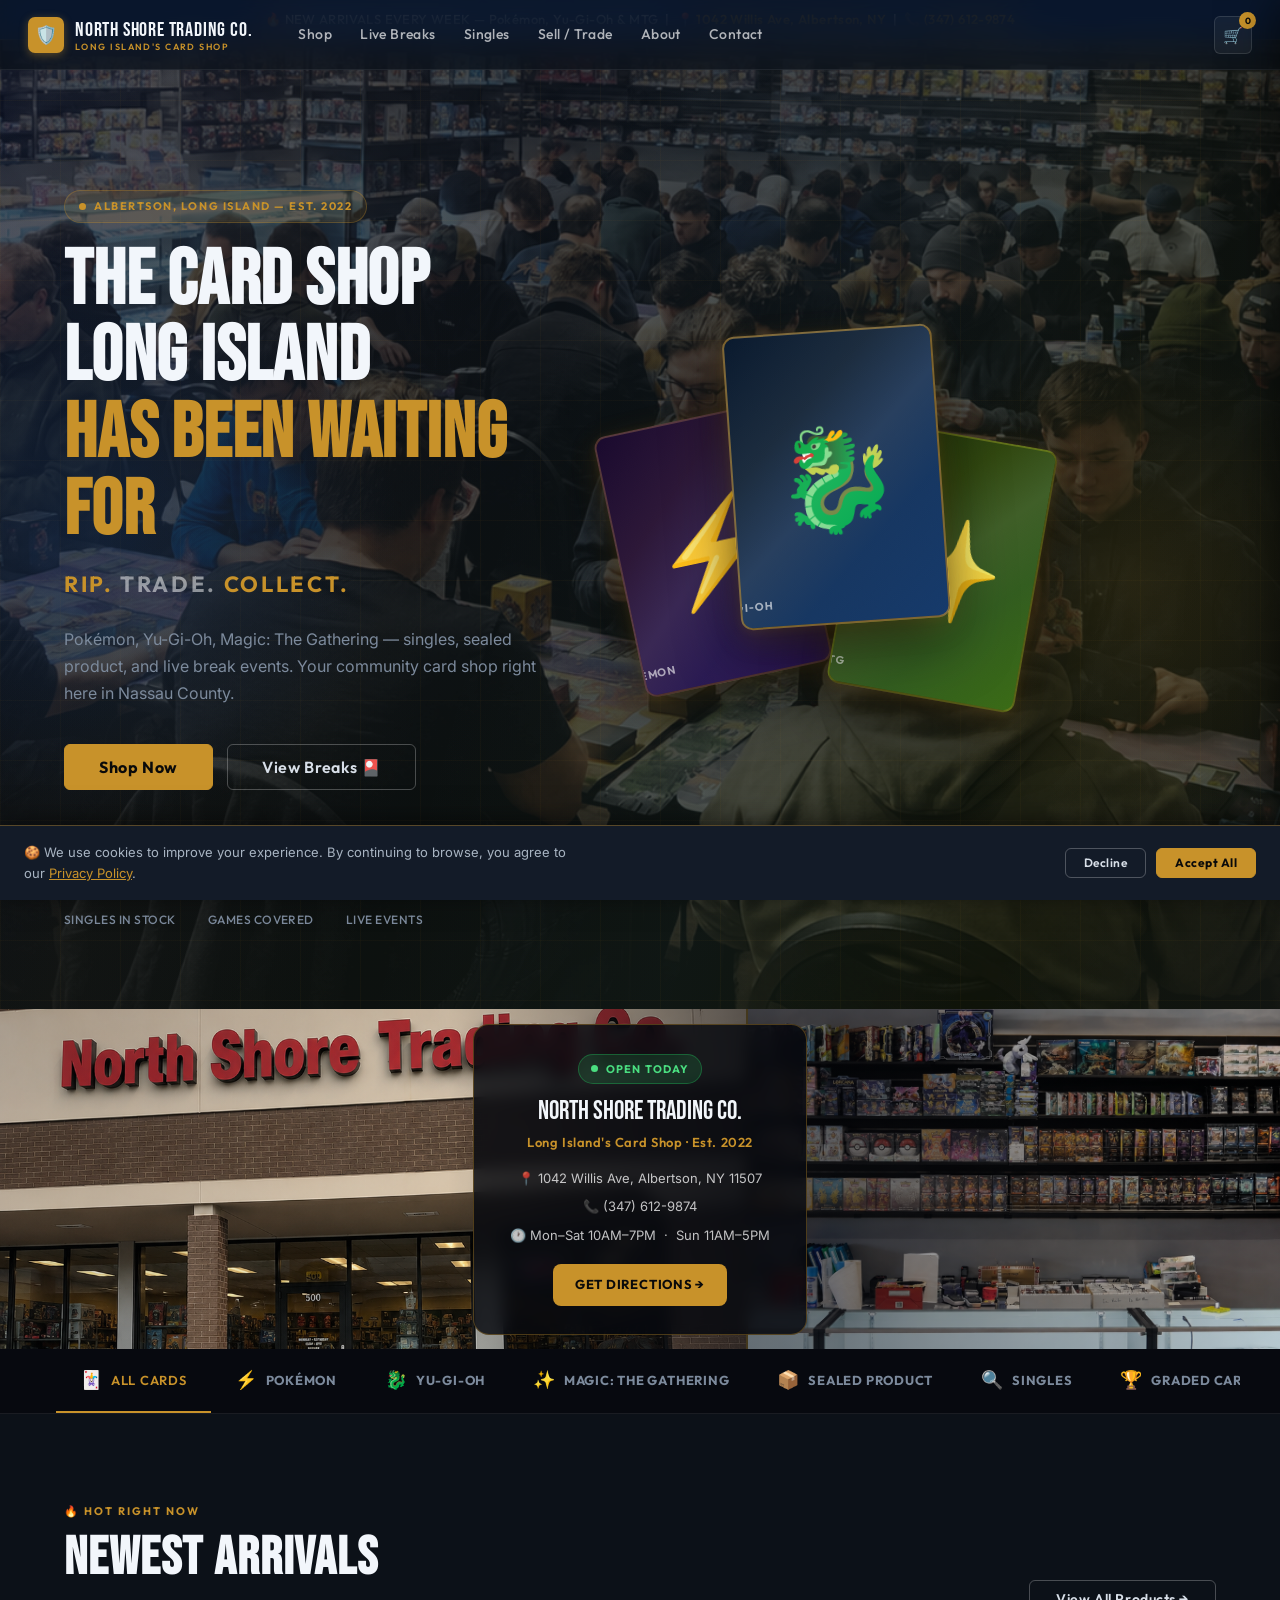
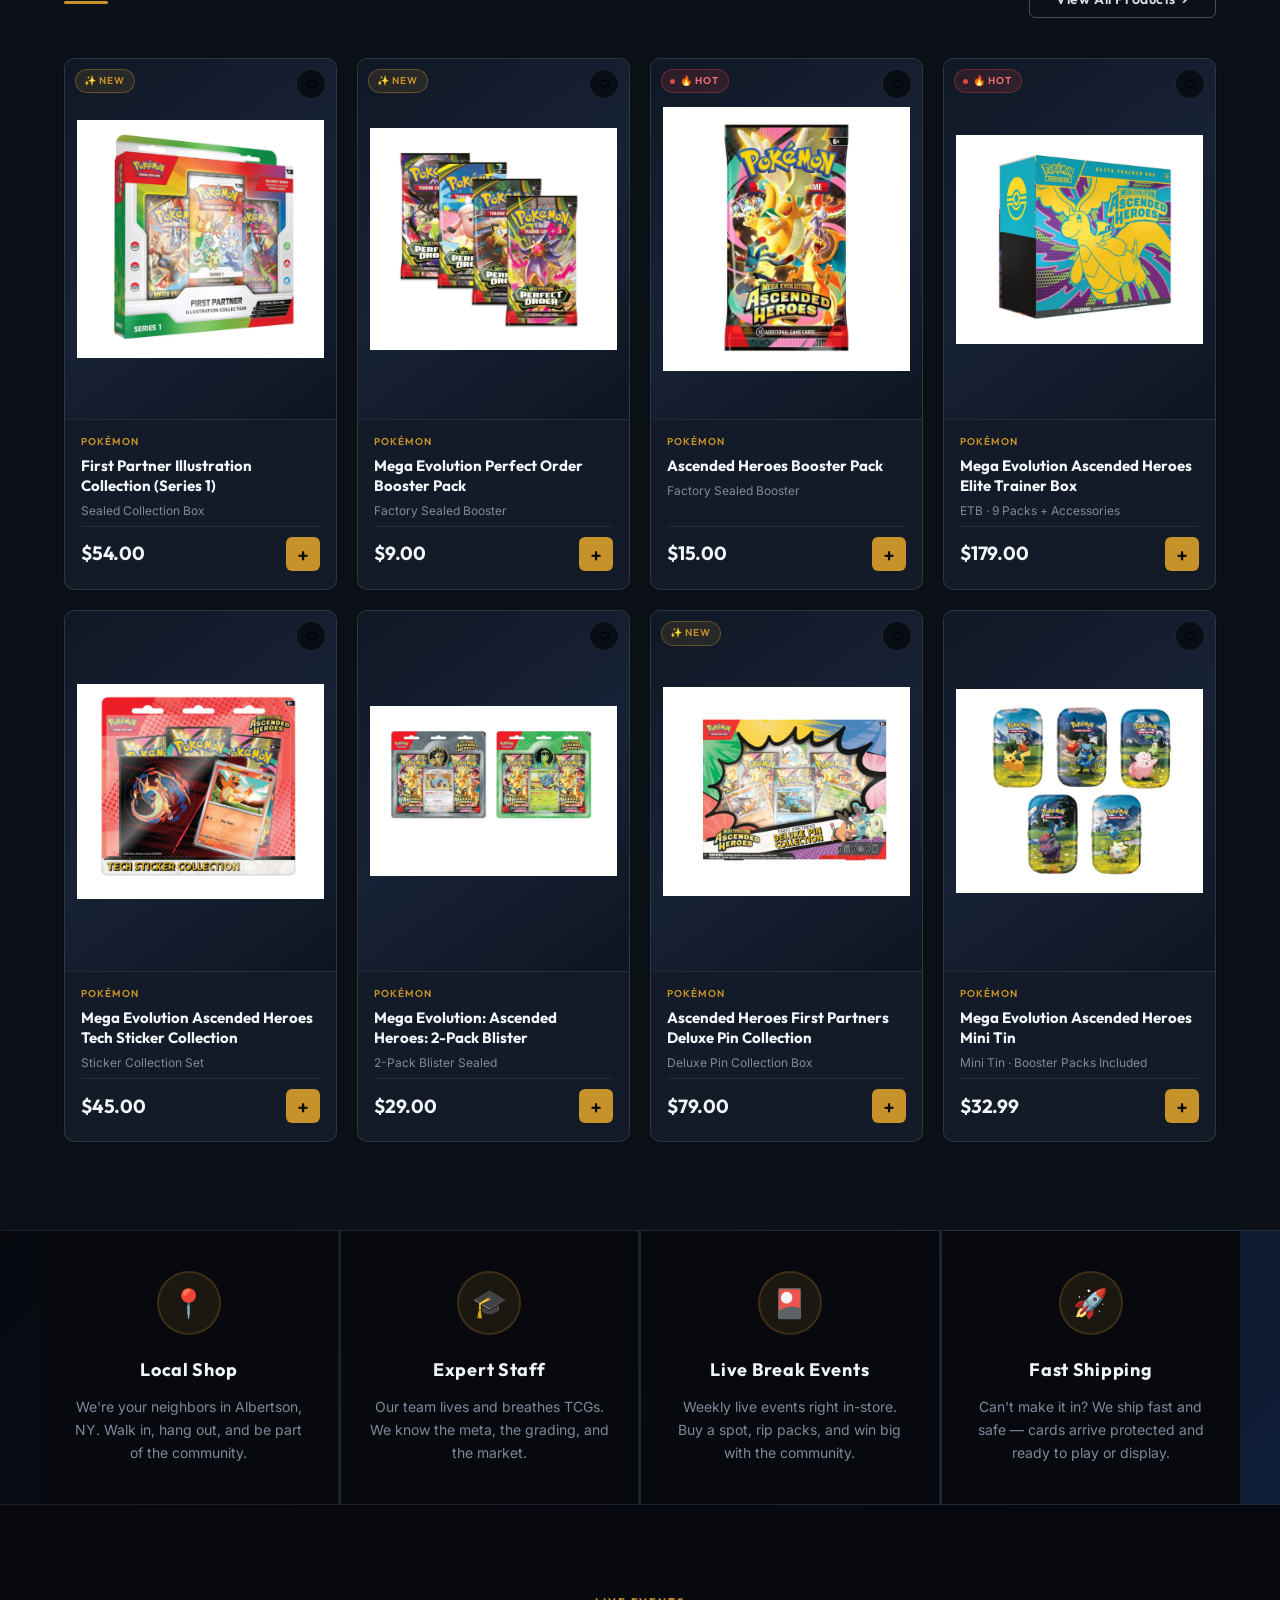
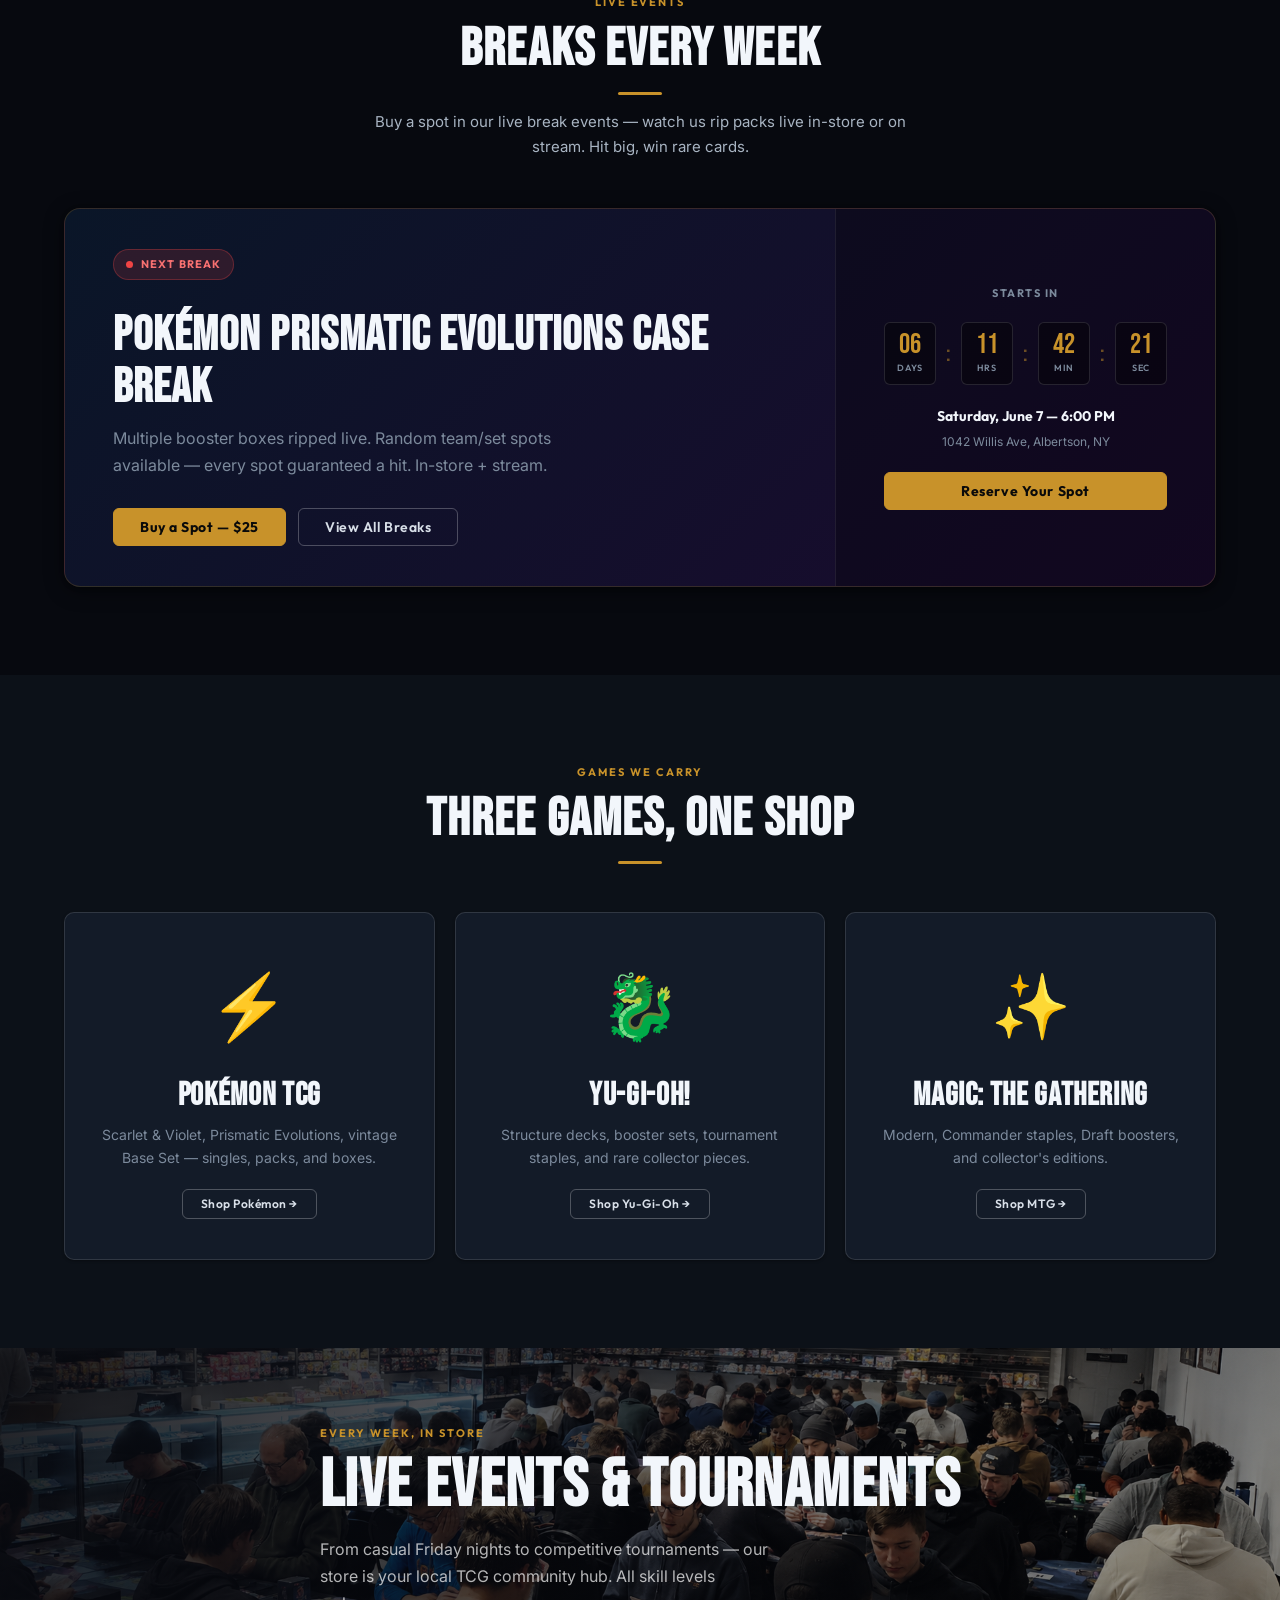
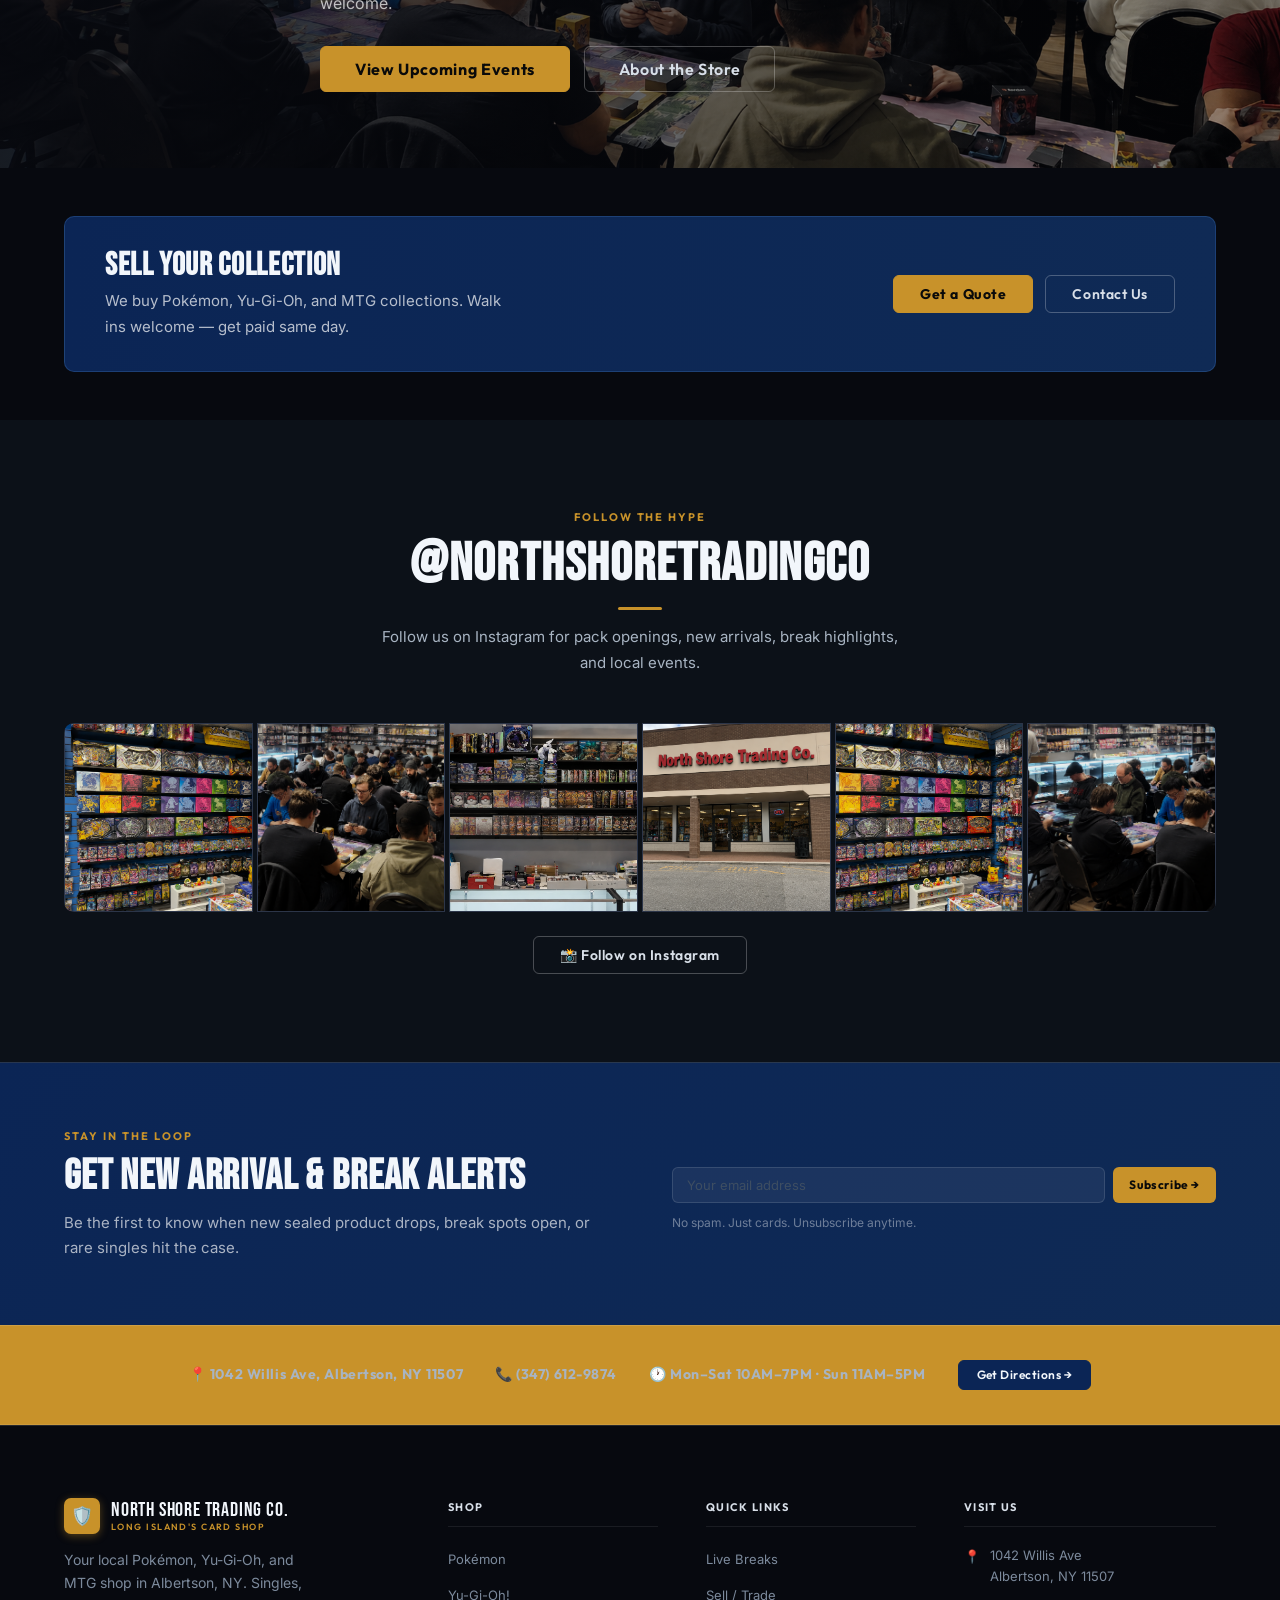
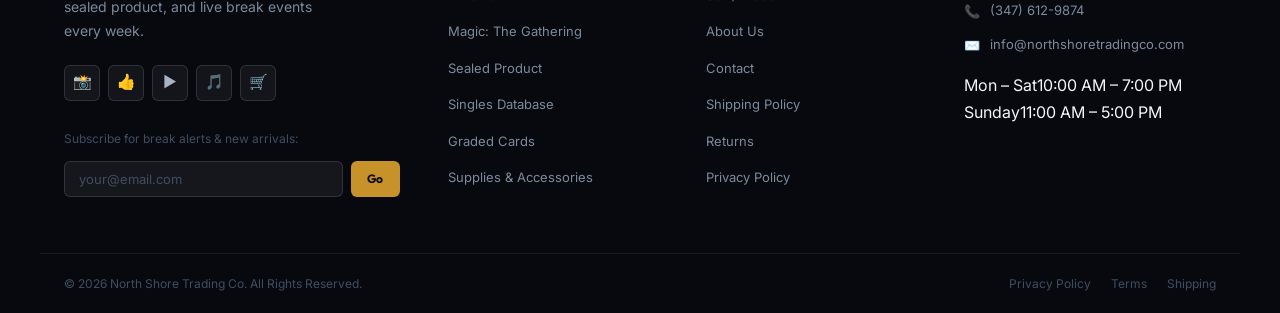
==== commit a1626a97: "Add storefront trust bar after hero — real photos + store info card Co-Authored-By: Claude Sonnet 4." ====
--- a/index.html
+++ b/index.html
@@ -659,6 +659,42 @@
         <div class="card-foil-overlay"></div>
         <div class="hero-card-label">MTG</div>
       </div>
+    </div>
+  </div>
+</section>
+
+<!-- Storefront Trust Bar -->
+<section style="position:relative;overflow:hidden;height:340px;display:flex;align-items:stretch">
+  <!-- Left: storefront exterior photo -->
+  <div style="flex:1.4;position:relative;overflow:hidden">
+    <img src="images/store-front.jpg" alt="North Shore Trading Co. storefront at 1042 Willis Ave, Albertson NY"
+         style="width:100%;height:100%;object-fit:cover;object-position:center 30%;display:block" loading="eager" />
+    <div style="position:absolute;inset:0;background:linear-gradient(90deg,rgba(7,9,15,0.15) 0%,rgba(7,9,15,0) 60%,rgba(7,9,15,0.6) 100%)"></div>
+  </div>
+  <!-- Right: interior shelves photo -->
+  <div style="flex:1;position:relative;overflow:hidden;border-left:2px solid rgba(200,146,42,0.3)">
+    <img src="images/store-interior.jpg" alt="North Shore Trading Co. store interior"
+         style="width:100%;height:100%;object-fit:cover;object-position:center;display:block" loading="eager" />
+    <div style="position:absolute;inset:0;background:linear-gradient(90deg,rgba(7,9,15,0.55) 0%,rgba(7,9,15,0.15) 100%)"></div>
+  </div>
+  <!-- Overlay: store info card -->
+  <div style="position:absolute;inset:0;display:flex;align-items:center;justify-content:center;pointer-events:none">
+    <div style="background:rgba(7,9,15,0.82);border:1px solid rgba(200,146,42,0.35);border-radius:16px;padding:28px 36px;text-align:center;backdrop-filter:blur(8px);pointer-events:all;min-width:300px">
+      <div style="display:inline-flex;align-items:center;gap:8px;background:rgba(34,197,94,0.15);border:1px solid rgba(34,197,94,0.35);color:#4ade80;font-family:var(--font-sub);font-weight:700;font-size:11px;letter-spacing:0.1em;text-transform:uppercase;padding:5px 12px;border-radius:20px;margin-bottom:14px">
+        <span style="width:7px;height:7px;background:#4ade80;border-radius:50%;display:inline-block;animation:pulse-dot 1.2s ease-in-out infinite"></span>
+        Open Today
+      </div>
+      <div style="font-family:var(--font-head);font-size:26px;color:var(--white);line-height:1.1;margin-bottom:6px">North Shore Trading Co.</div>
+      <div style="font-size:13px;color:var(--gold);font-family:var(--font-sub);font-weight:600;margin-bottom:14px;letter-spacing:0.04em">Long Island's Card Shop &middot; Est. 2022</div>
+      <div style="display:flex;flex-direction:column;gap:7px;font-size:13px;color:rgba(255,255,255,0.75);margin-bottom:18px">
+        <div>&#x1F4CD; 1042 Willis Ave, Albertson, NY 11507</div>
+        <div>&#x1F4DE; <a href="tel:+13476129874" style="color:rgba(255,255,255,0.75);text-decoration:none">(347) 612-9874</a></div>
+        <div>&#x1F550; Mon&ndash;Sat 10AM&ndash;7PM &nbsp;&middot;&nbsp; Sun 11AM&ndash;5PM</div>
+      </div>
+      <a href="https://maps.google.com/?q=1042+Willis+Ave+Albertson+NY+11507" target="_blank" rel="noopener"
+         style="display:inline-block;background:var(--gold);color:#0A0A0A;font-family:var(--font-sub);font-weight:700;font-size:13px;letter-spacing:0.06em;text-transform:uppercase;padding:10px 22px;border-radius:8px;text-decoration:none">
+        Get Directions &rarr;
+      </a>
     </div>
   </div>
 </section>
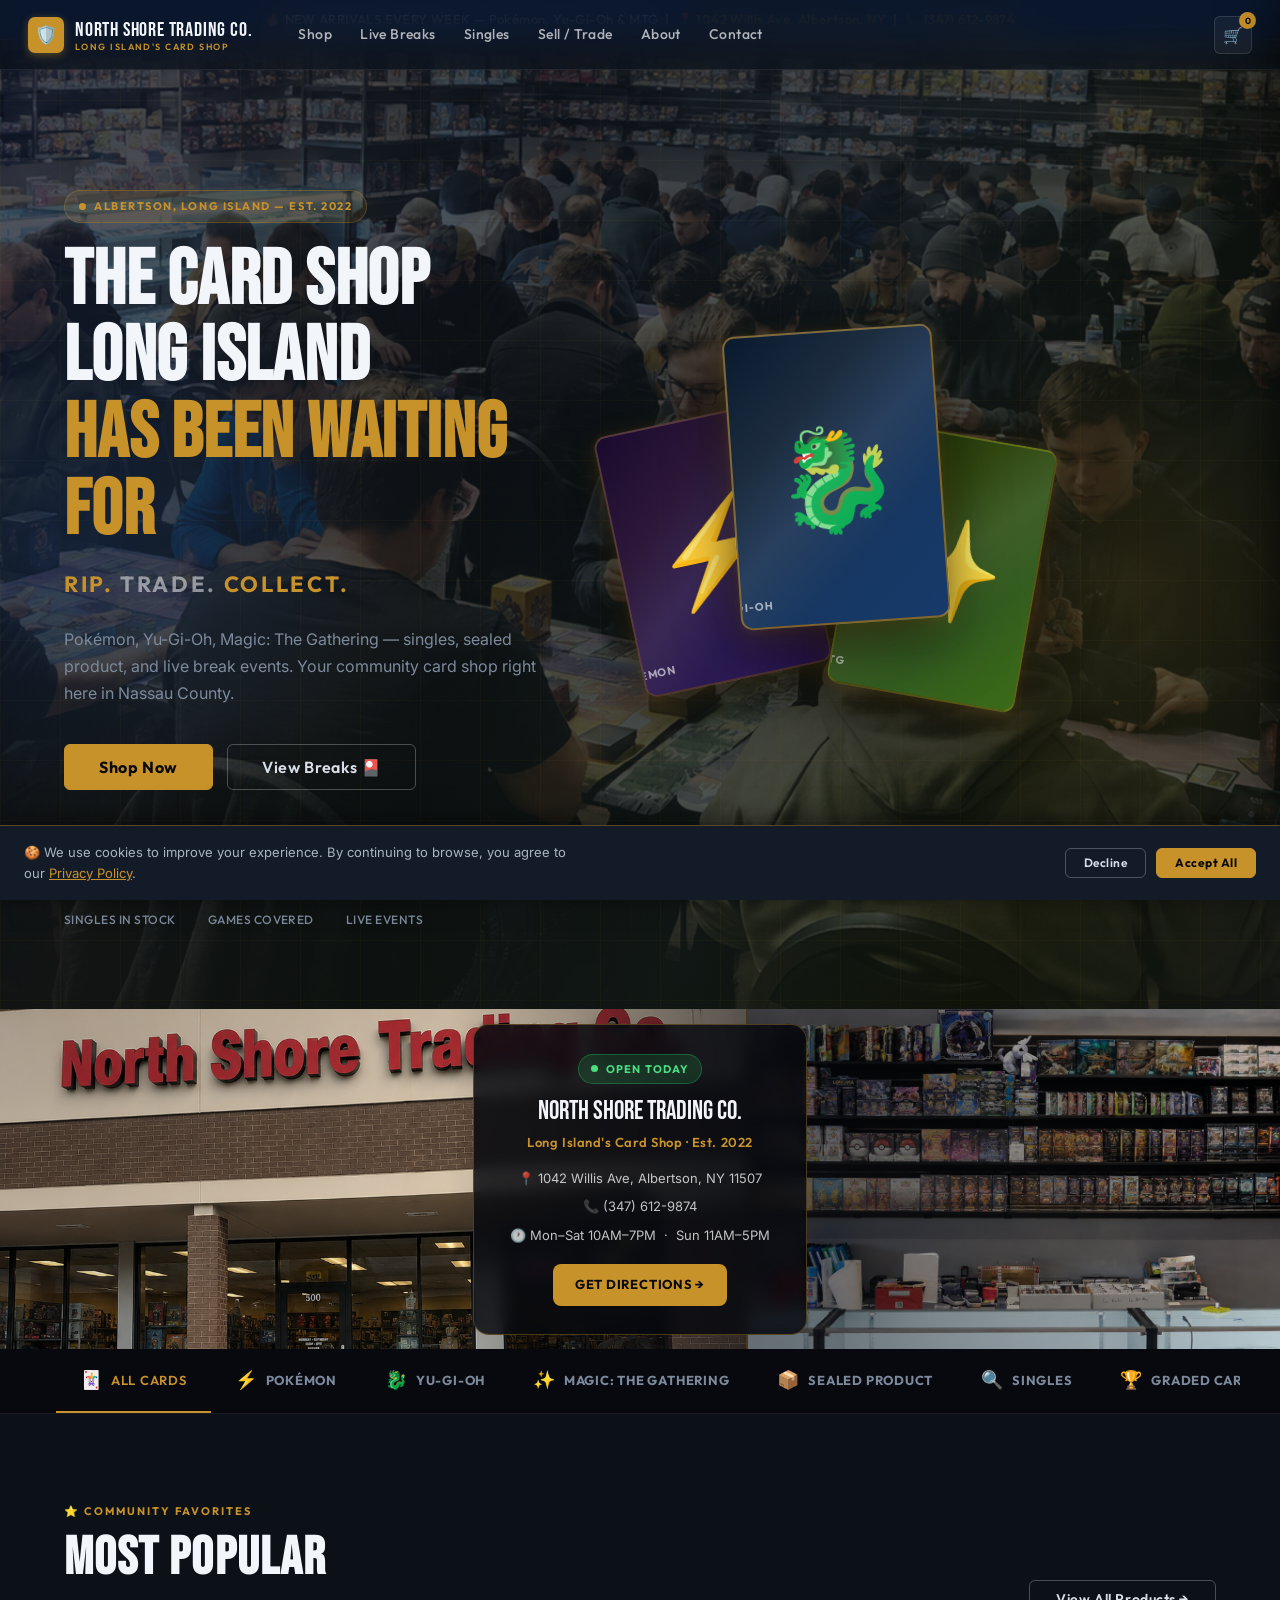
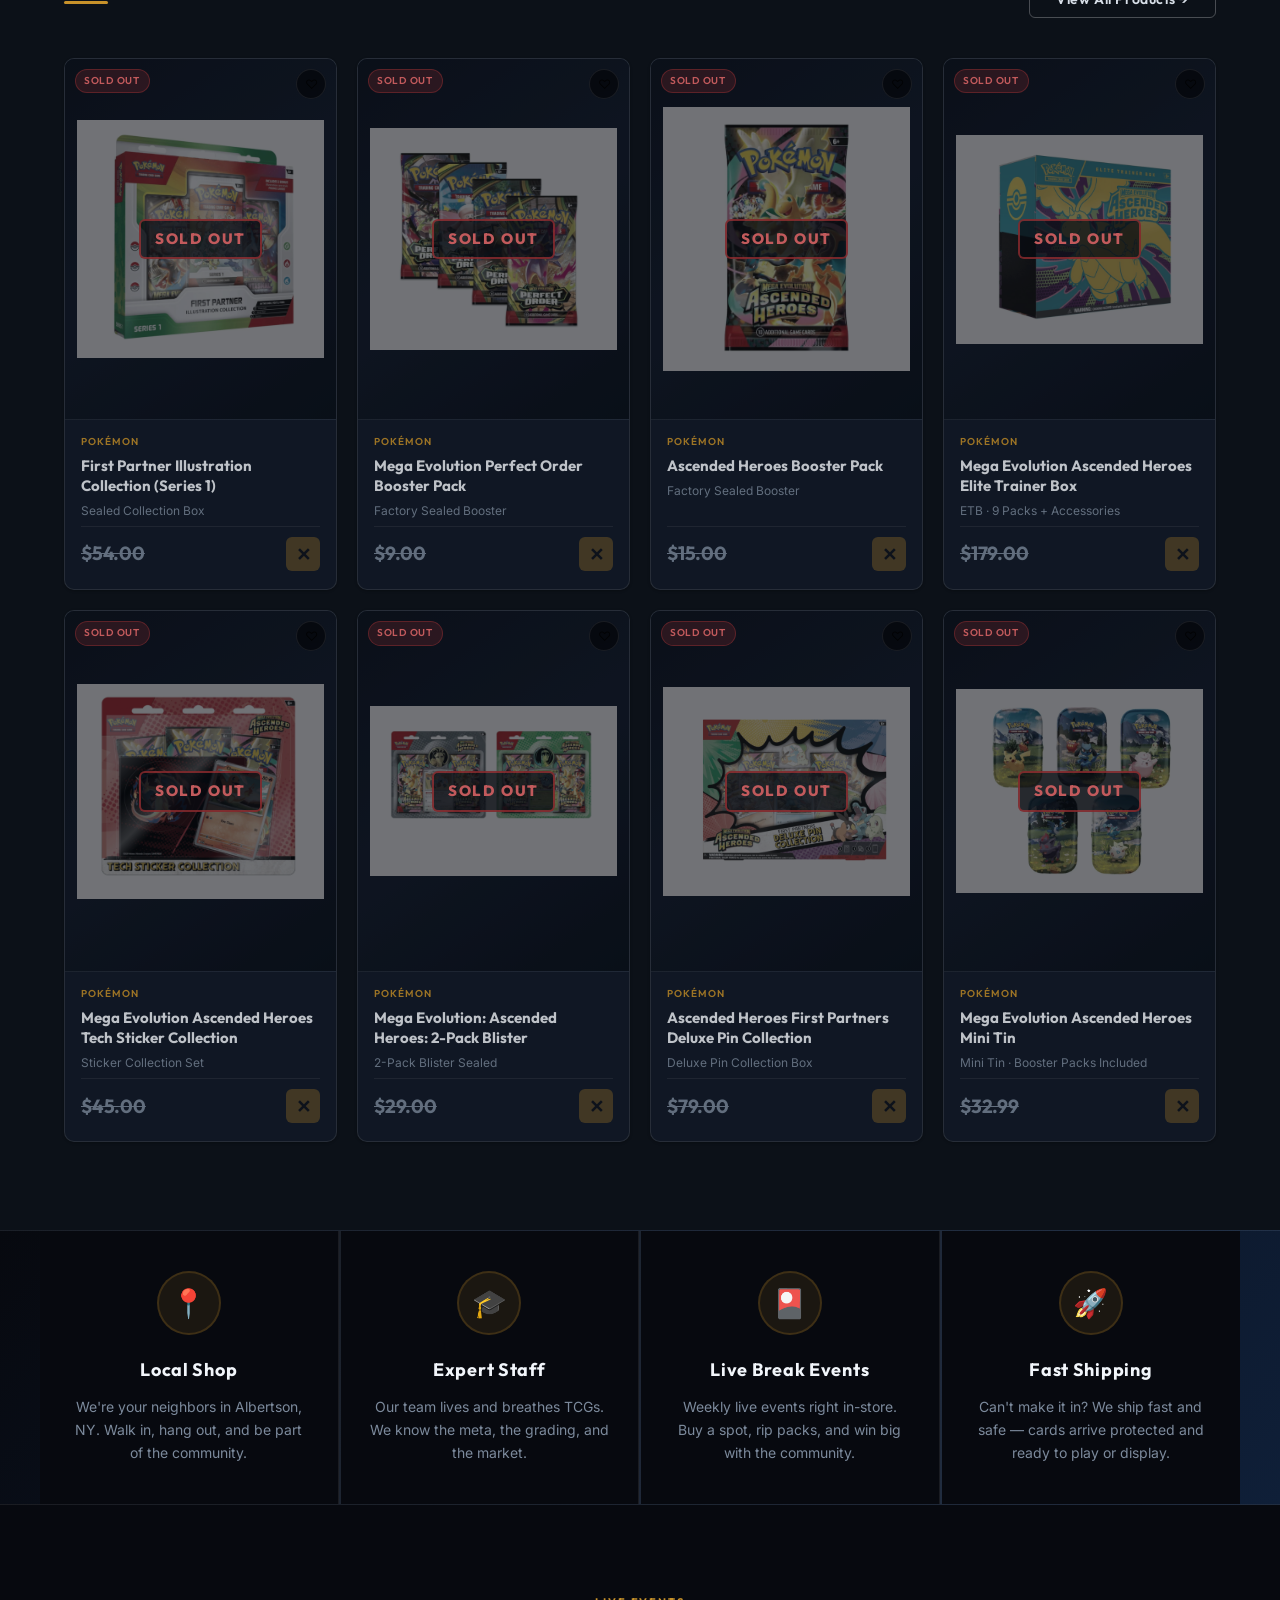
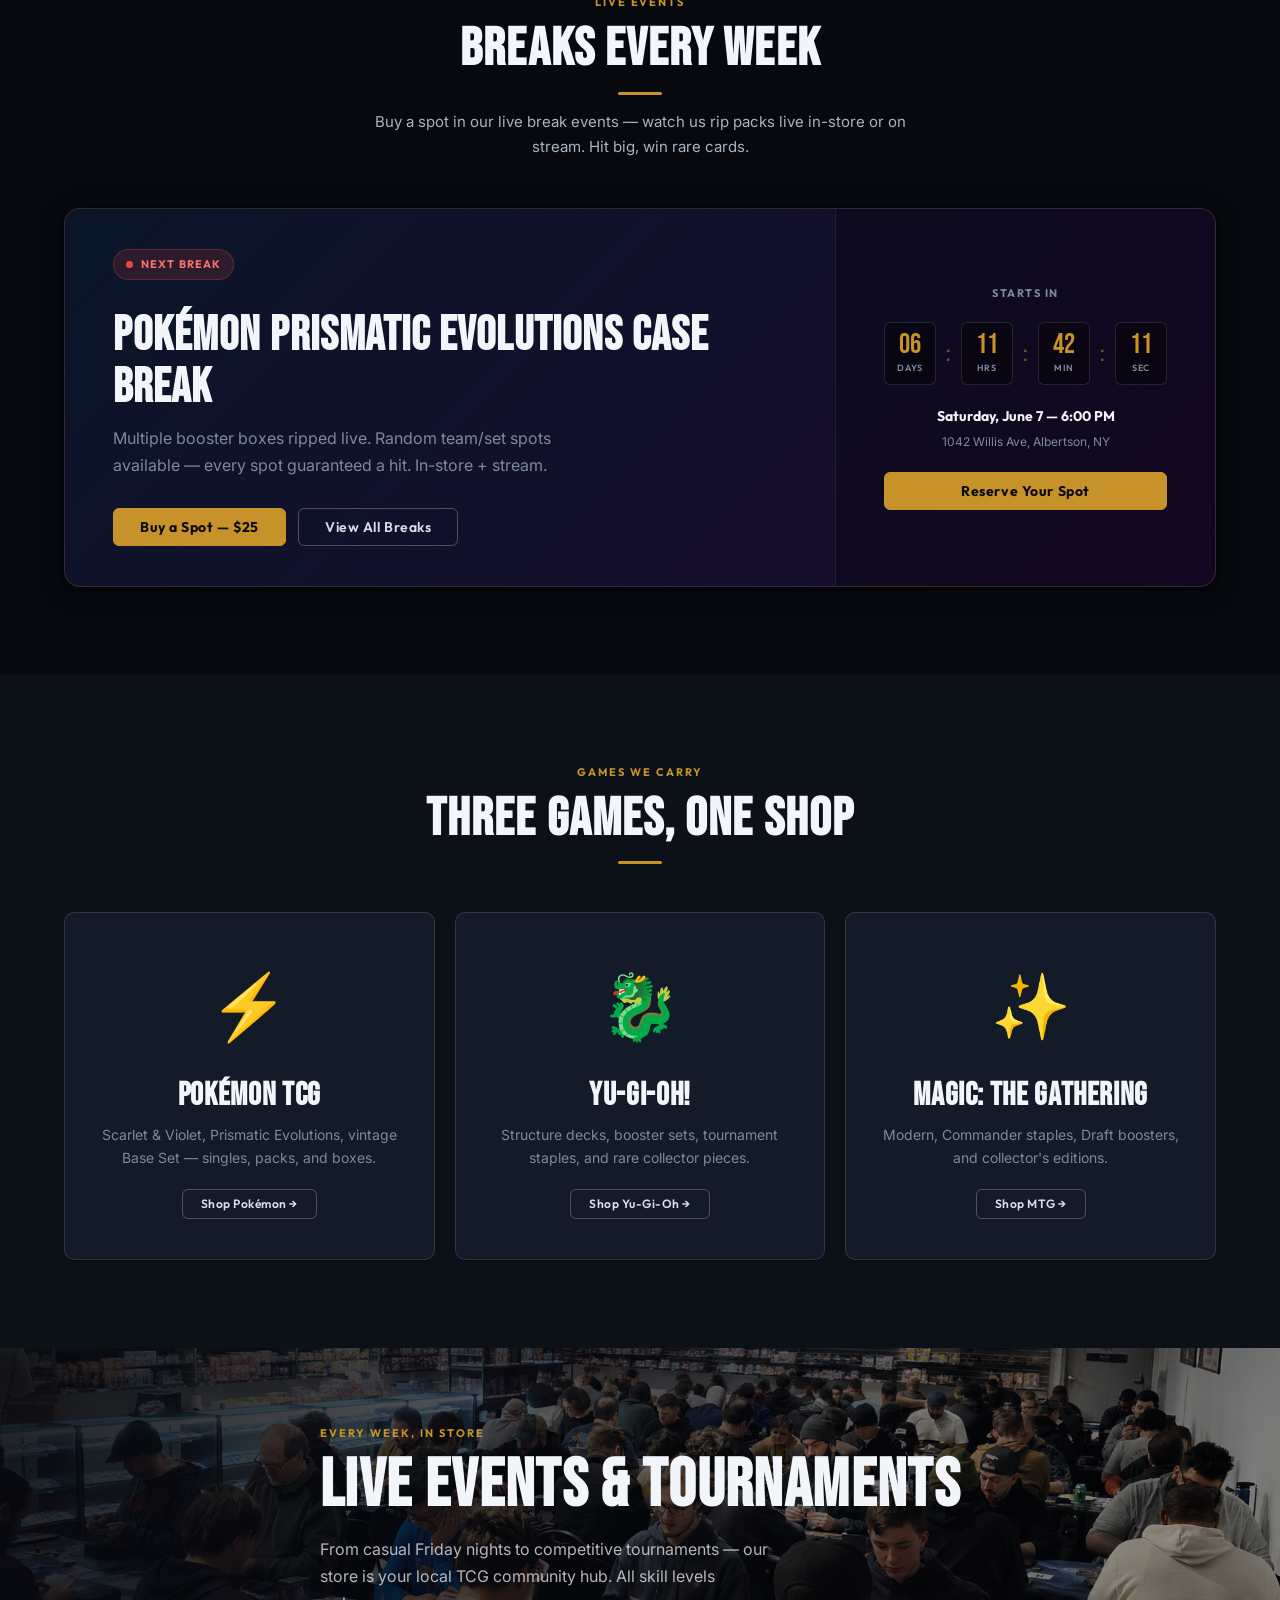
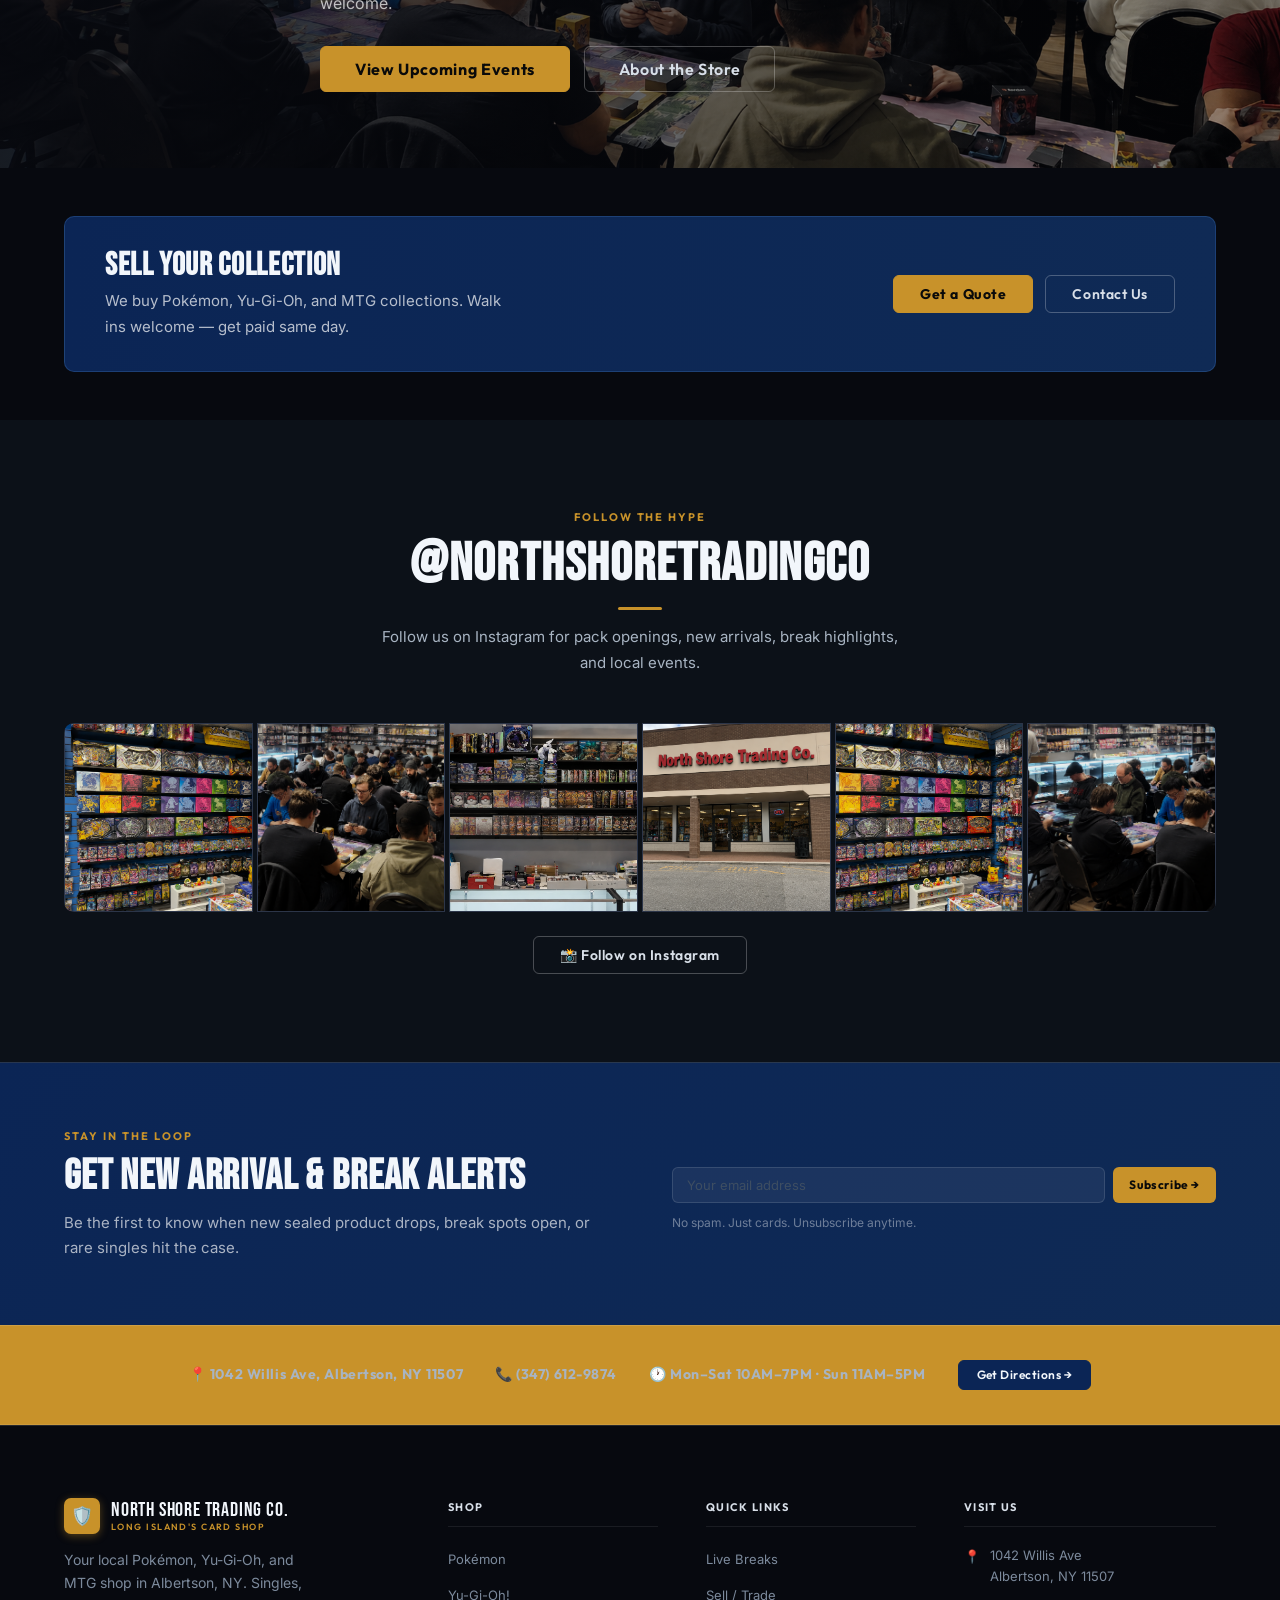
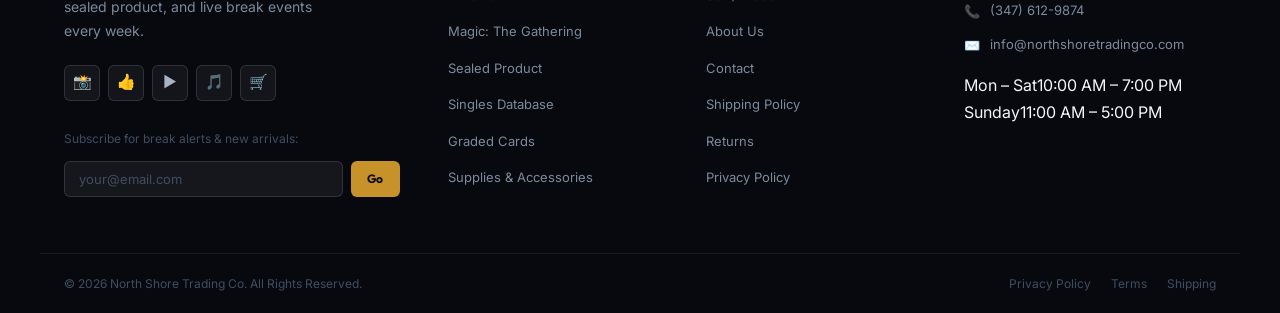
==== commit 49d1959b: "Rename section to Most Popular, mark all products sold out Co-Authored-By: Claude Sonnet 4.6 <norepl" ====
--- a/index.html
+++ b/index.html
@@ -718,8 +718,8 @@
   <div class="container">
     <div class="section-header" style="display:flex;align-items:flex-end;justify-content:space-between;gap:24px;margin-bottom:40px;">
       <div>
-        <div class="section-eyebrow">🔥 Hot Right Now</div>
-        <h2 class="section-title">Newest Arrivals</h2>
+        <div class="section-eyebrow">⭐ Community Favorites</div>
+        <h2 class="section-title">Most Popular</h2>
         <div class="divider"></div>
       </div>
       <a href="shop.html" class="btn btn-outline">View All Products →</a>
@@ -1066,26 +1066,28 @@
 
   // Featured products data
   const products = [
-    { name: 'First Partner Illustration Collection (Series 1)', cat: 'Pokémon', price: '$54.00', badge: 'new', img: 'images/product-4.png', desc: 'Sealed Collection Box' },
-    { name: 'Mega Evolution Perfect Order Booster Pack', cat: 'Pokémon', price: '$9.00', badge: 'new', img: 'images/product-3.png', desc: 'Factory Sealed Booster' },
-    { name: 'Ascended Heroes Booster Pack', cat: 'Pokémon', price: '$15.00', badge: 'hot', img: 'images/product-5.png', desc: 'Factory Sealed Booster' },
-    { name: 'Mega Evolution Ascended Heroes Elite Trainer Box', cat: 'Pokémon', price: '$179.00', badge: 'hot', img: 'images/product-6.png', desc: 'ETB · 9 Packs + Accessories' },
-    { name: 'Mega Evolution Ascended Heroes Tech Sticker Collection', cat: 'Pokémon', price: '$45.00', img: 'images/product-7.png', desc: 'Sticker Collection Set' },
-    { name: 'Mega Evolution: Ascended Heroes: 2-Pack Blister', cat: 'Pokémon', price: '$29.00', img: 'images/product-8.png', desc: '2-Pack Blister Sealed' },
-    { name: 'Ascended Heroes First Partners Deluxe Pin Collection', cat: 'Pokémon', price: '$79.00', badge: 'new', img: 'images/product-2.png', desc: 'Deluxe Pin Collection Box' },
-    { name: 'Mega Evolution Ascended Heroes Mini Tin', cat: 'Pokémon', price: '$32.99', img: 'images/product-1.png', desc: 'Mini Tin · Booster Packs Included' },
+    { name: 'First Partner Illustration Collection (Series 1)', cat: 'Pokémon', price: '$54.00', badge: 'new', img: 'images/product-4.png', desc: 'Sealed Collection Box', soldOut: true },
+    { name: 'Mega Evolution Perfect Order Booster Pack', cat: 'Pokémon', price: '$9.00', badge: 'new', img: 'images/product-3.png', desc: 'Factory Sealed Booster', soldOut: true },
+    { name: 'Ascended Heroes Booster Pack', cat: 'Pokémon', price: '$15.00', badge: 'hot', img: 'images/product-5.png', desc: 'Factory Sealed Booster', soldOut: true },
+    { name: 'Mega Evolution Ascended Heroes Elite Trainer Box', cat: 'Pokémon', price: '$179.00', badge: 'hot', img: 'images/product-6.png', desc: 'ETB · 9 Packs + Accessories', soldOut: true },
+    { name: 'Mega Evolution Ascended Heroes Tech Sticker Collection', cat: 'Pokémon', price: '$45.00', img: 'images/product-7.png', desc: 'Sticker Collection Set', soldOut: true },
+    { name: 'Mega Evolution: Ascended Heroes: 2-Pack Blister', cat: 'Pokémon', price: '$29.00', img: 'images/product-8.png', desc: '2-Pack Blister Sealed', soldOut: true },
+    { name: 'Ascended Heroes First Partners Deluxe Pin Collection', cat: 'Pokémon', price: '$79.00', badge: 'new', img: 'images/product-2.png', desc: 'Deluxe Pin Collection Box', soldOut: true },
+    { name: 'Mega Evolution Ascended Heroes Mini Tin', cat: 'Pokémon', price: '$32.99', img: 'images/product-1.png', desc: 'Mini Tin · Booster Packs Included', soldOut: true },
   ];
 
   const grid = document.getElementById('featuredGrid');
   products.forEach(p => {
-    const badgeHTML = p.badge === 'hot'  ? '<span class="badge badge-hot">🔥 Hot</span>'
+    const badgeHTML = p.soldOut ? '<span class="badge" style="background:rgba(239,68,68,0.18);color:#f87171;border:1px solid rgba(239,68,68,0.35)">Sold Out</span>'
+                    : p.badge === 'hot'  ? '<span class="badge badge-hot">🔥 Hot</span>'
                     : p.badge === 'new'  ? '<span class="badge badge-new">✨ New</span>'
                     : p.badge === 'sale' ? '<span class="badge badge-sale">💸 Sale</span>'
                     : '';
     grid.innerHTML += `
-      <div class="product-card">
-        <div class="product-card-img" style="padding:0;overflow:hidden">
-          ${p.img ? `<img src="${p.img}" alt="${p.name}" style="width:100%;height:100%;object-fit:contain;padding:12px;box-sizing:border-box" loading="lazy" />` : p.emoji}
+      <div class="product-card" style="${p.soldOut ? 'opacity:0.78' : ''}">
+        <div class="product-card-img" style="padding:0;overflow:hidden;position:relative">
+          ${p.img ? `<img src="${p.img}" alt="${p.name}" style="width:100%;height:100%;object-fit:contain;padding:12px;box-sizing:border-box${p.soldOut ? ';filter:grayscale(40%)' : ''}" loading="lazy" />` : p.emoji}
+          ${p.soldOut ? `<div style="position:absolute;inset:0;display:flex;align-items:center;justify-content:center;background:rgba(7,9,15,0.45)"><span style="font-family:var(--font-sub);font-weight:800;font-size:15px;letter-spacing:0.12em;text-transform:uppercase;color:#f87171;border:2px solid rgba(239,68,68,0.6);padding:6px 14px;border-radius:6px;background:rgba(7,9,15,0.7)">Sold Out</span></div>` : ''}
           <div class="product-card-badges">${badgeHTML}</div>
           <button class="product-card-wishlist" title="Wishlist">♡</button>
         </div>
@@ -1094,8 +1096,10 @@
           <div class="product-card-name">${p.name}</div>
           <div class="product-card-meta">${p.desc}</div>
           <div class="product-card-footer">
-            <div class="product-card-price">${p.price}${p.was ? `<span class="was">${p.was}</span>` : ''}</div>
-            <button class="product-card-add" onclick="addToCart('${p.name}', ${parseFloat(p.price.replace(/[^0-9.]/g,''))})" title="Add to cart">+</button>
+            <div class="product-card-price" style="${p.soldOut ? 'color:var(--gray);text-decoration:line-through' : ''}">${p.price}${p.was ? `<span class="was">${p.was}</span>` : ''}</div>
+            ${p.soldOut
+              ? `<button class="product-card-add" disabled style="opacity:0.35;cursor:not-allowed" title="Sold out">✕</button>`
+              : `<button class="product-card-add" onclick="addToCart('${p.name}', ${parseFloat(p.price.replace(/[^0-9.]/g,''))})" title="Add to cart">+</button>`}
           </div>
         </div>
       </div>`;
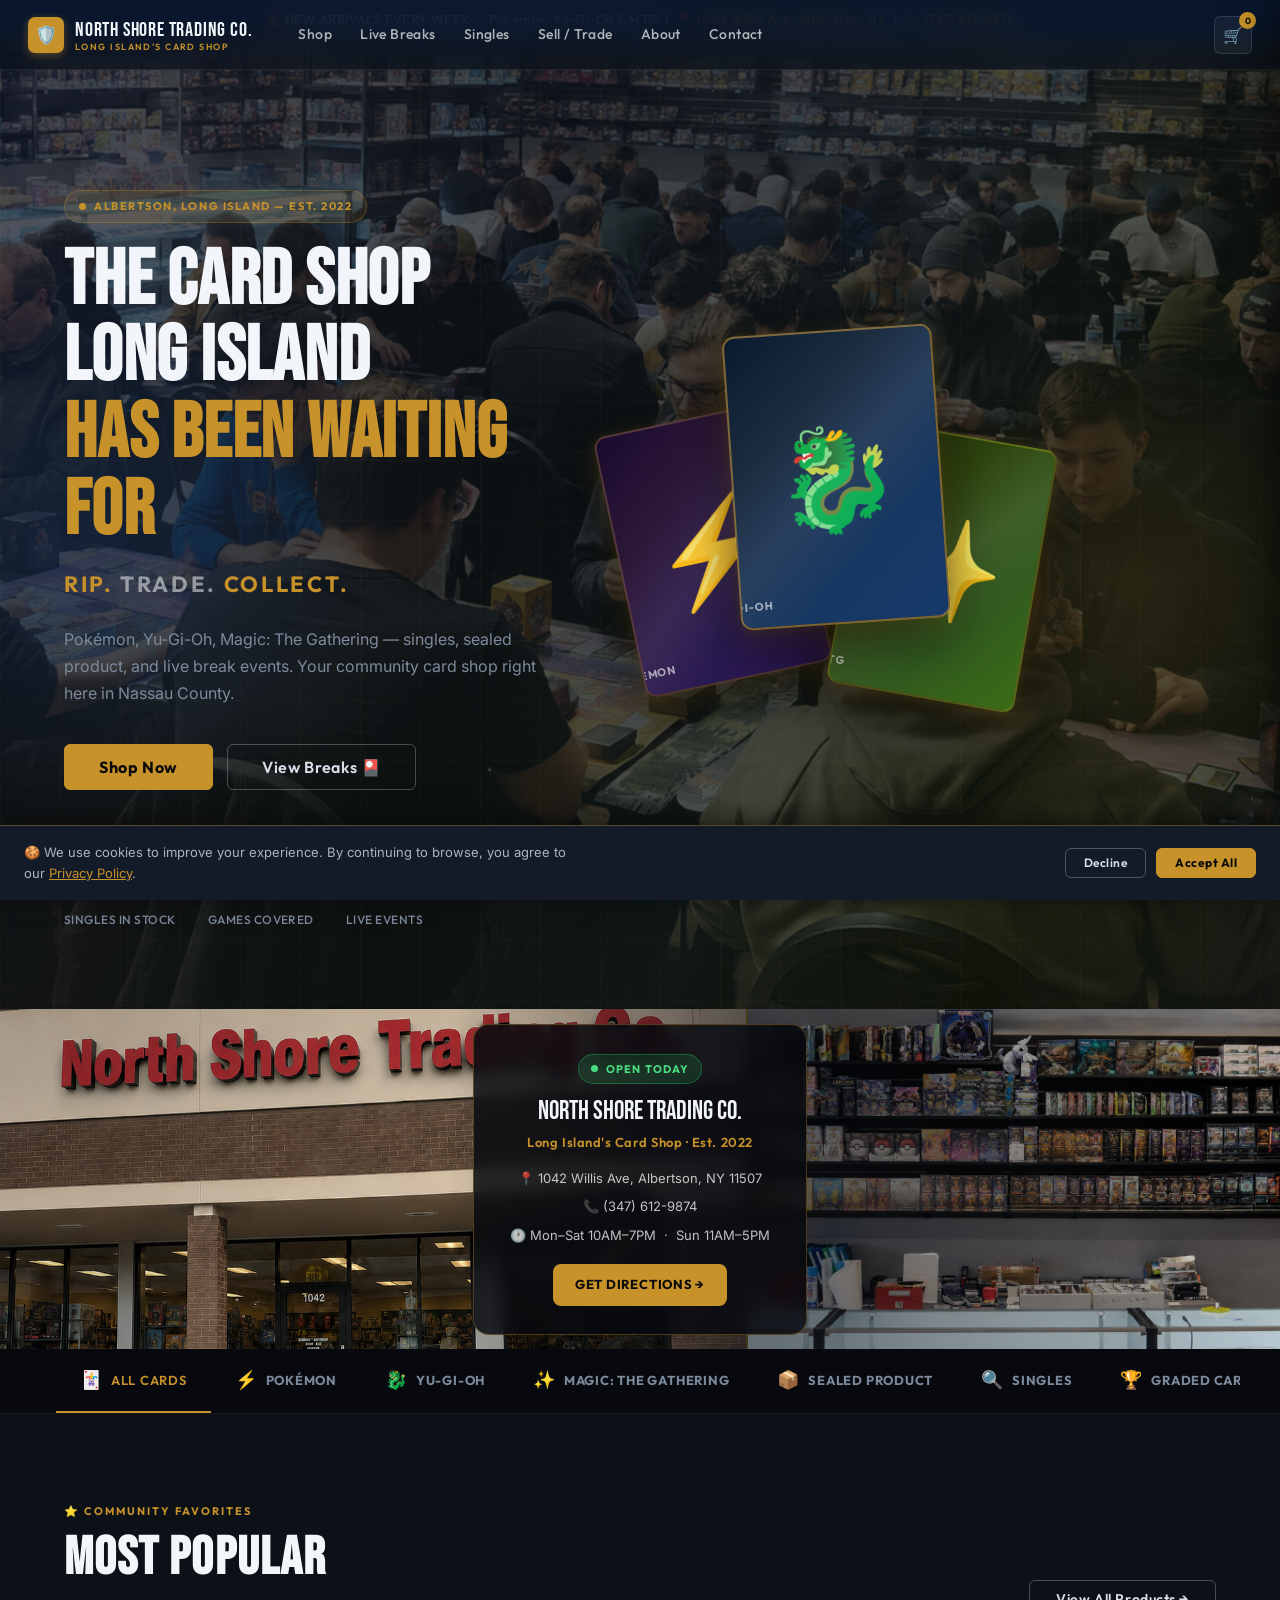
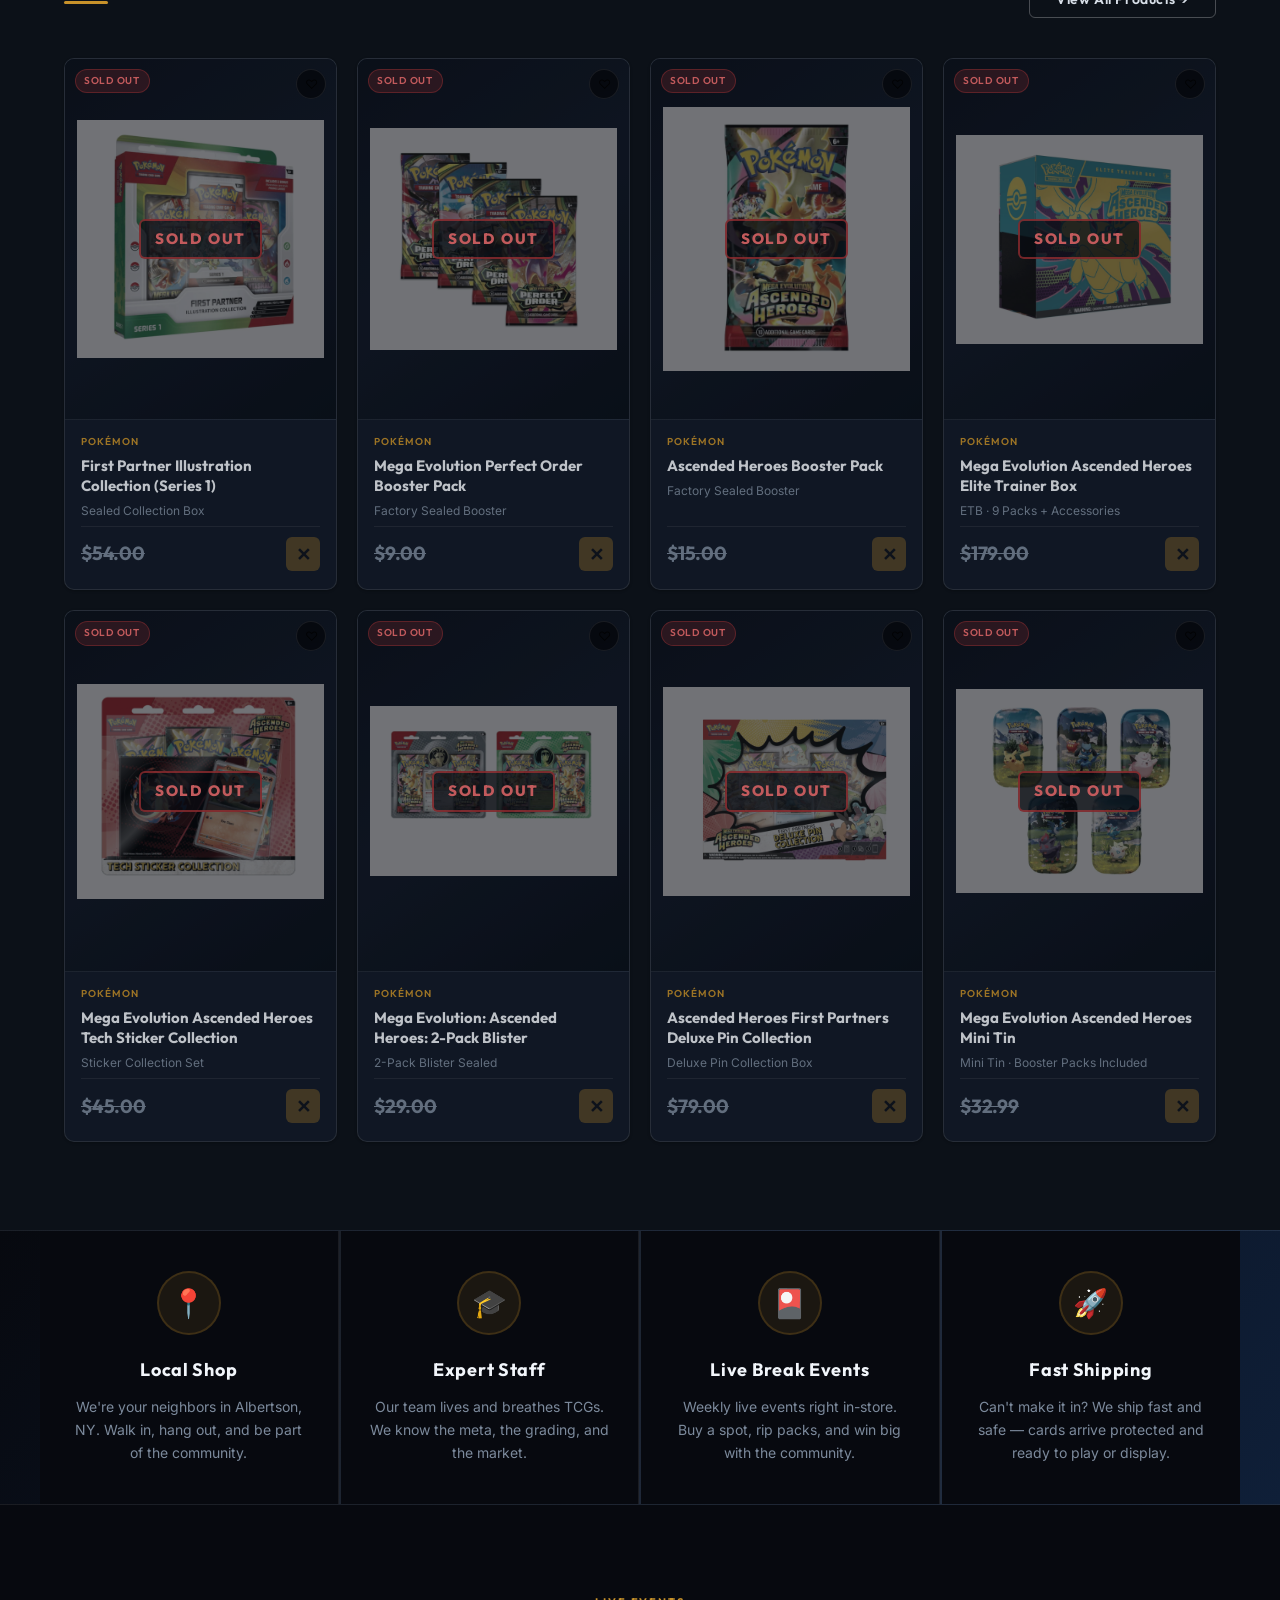
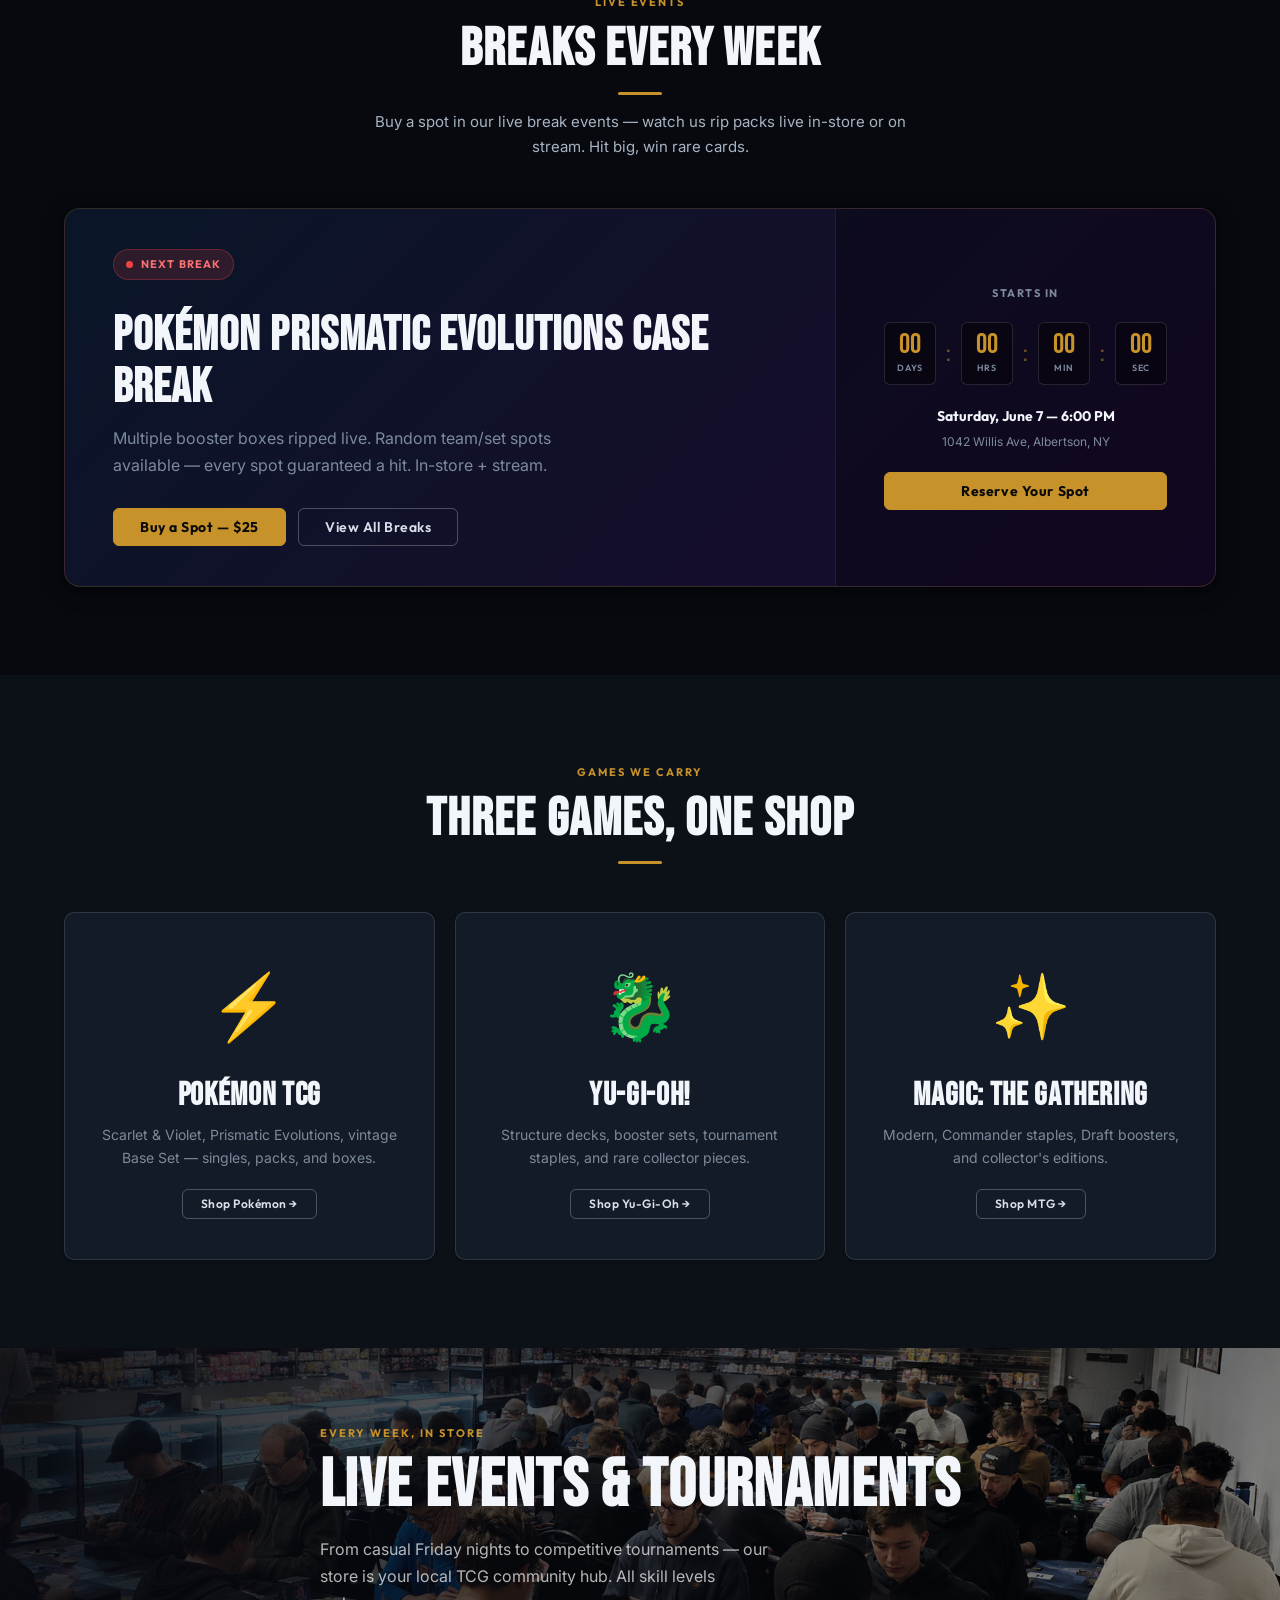
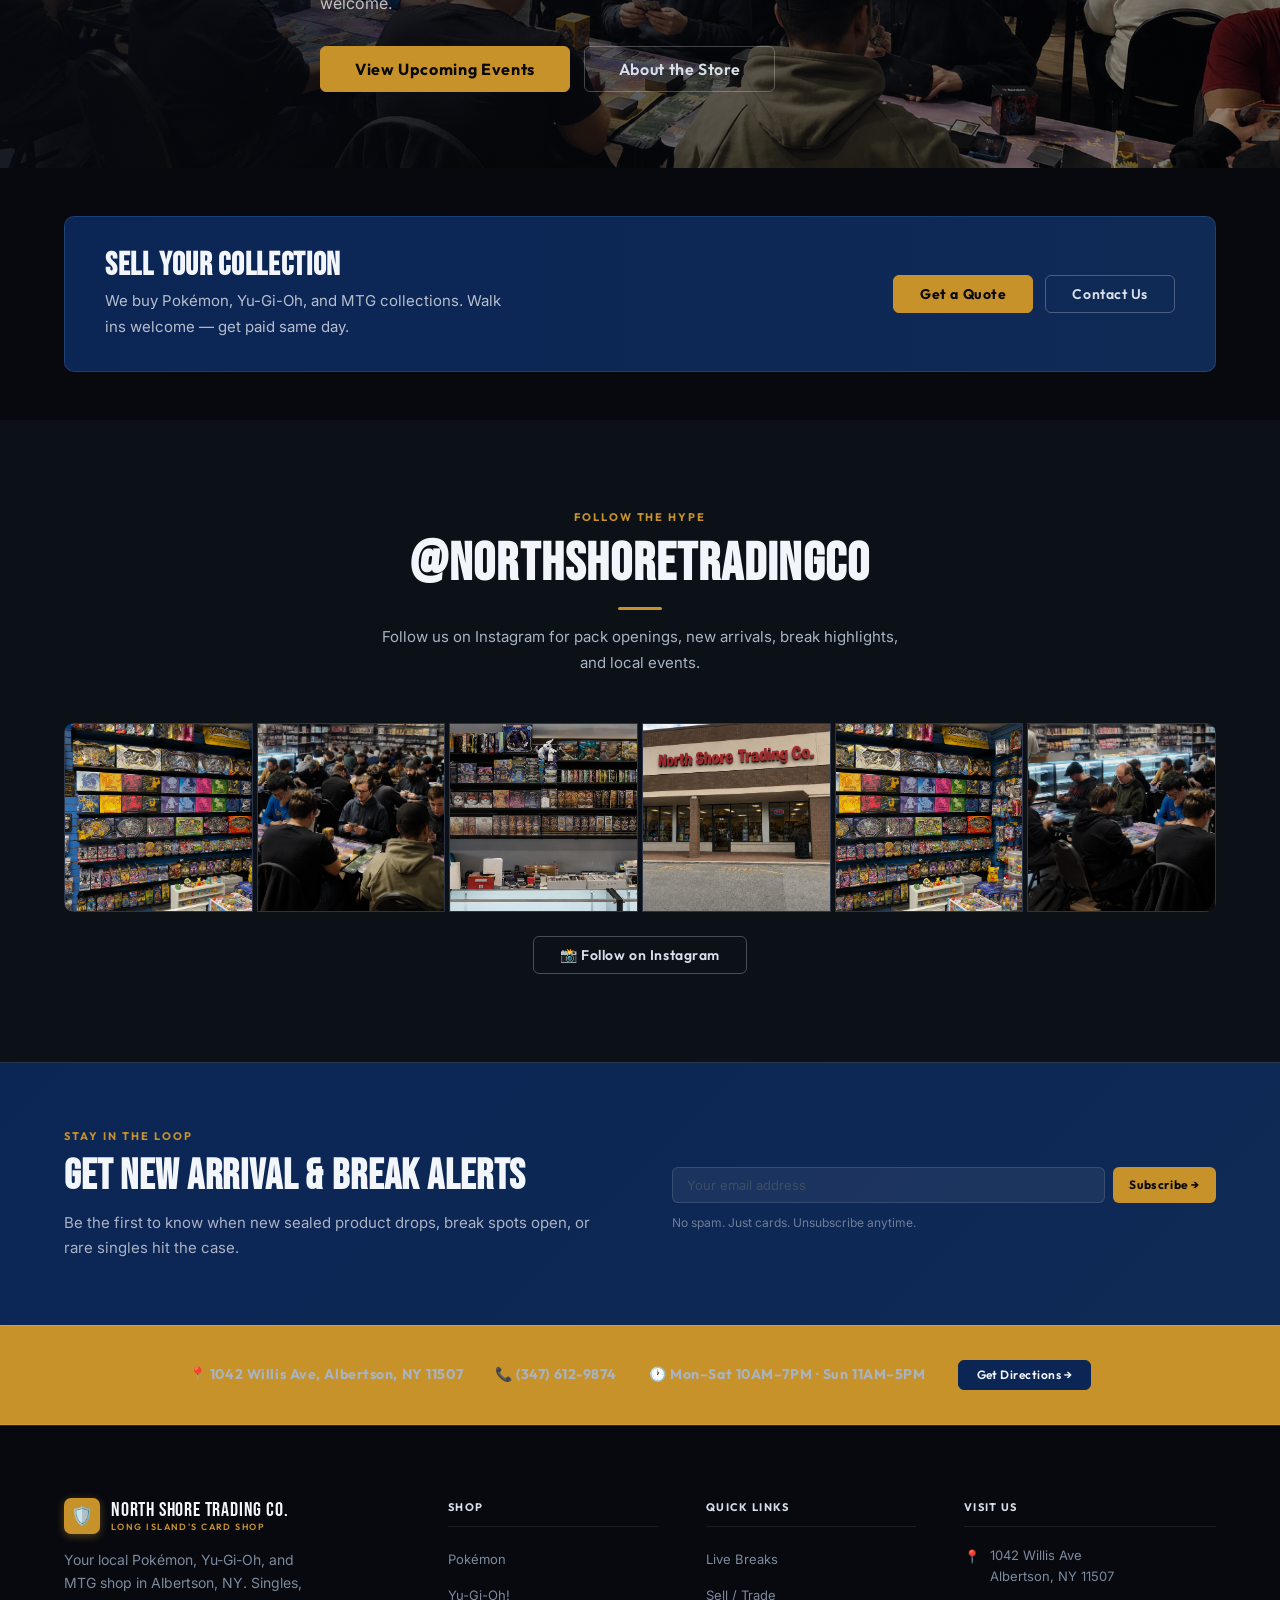
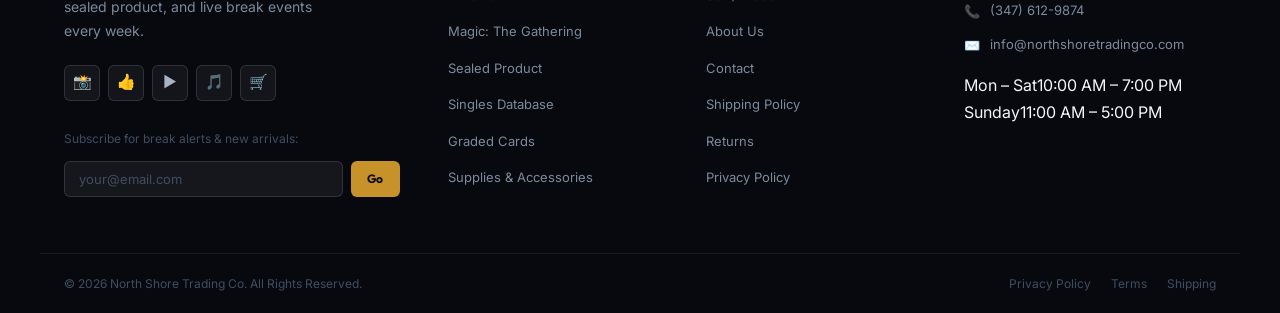
==== commit 112f0417: "Fix homepage countdown to hardcoded June 7 2026 date Co-Authored-By: Claude Sonnet 4.6 <noreply@anth" ====
--- a/index.html
+++ b/index.html
@@ -1036,16 +1036,9 @@
     document.getElementById('cartOverlay').classList.toggle('open');
   }
 
-  // Countdown to next Saturday 6 PM
+  // Countdown to June 7 2026 6 PM
   function getNextBreakDate() {
-    const now = new Date();
-    const d = new Date(now);
-    // Find next Saturday
-    const day = d.getDay();
-    const daysUntilSat = (6 - day + 7) % 7 || 7;
-    d.setDate(d.getDate() + daysUntilSat);
-    d.setHours(18, 0, 0, 0);
-    return d;
+    return new Date('2026-06-07T18:00:00');
   }
   function updateCountdown() {
     const target = getNextBreakDate();
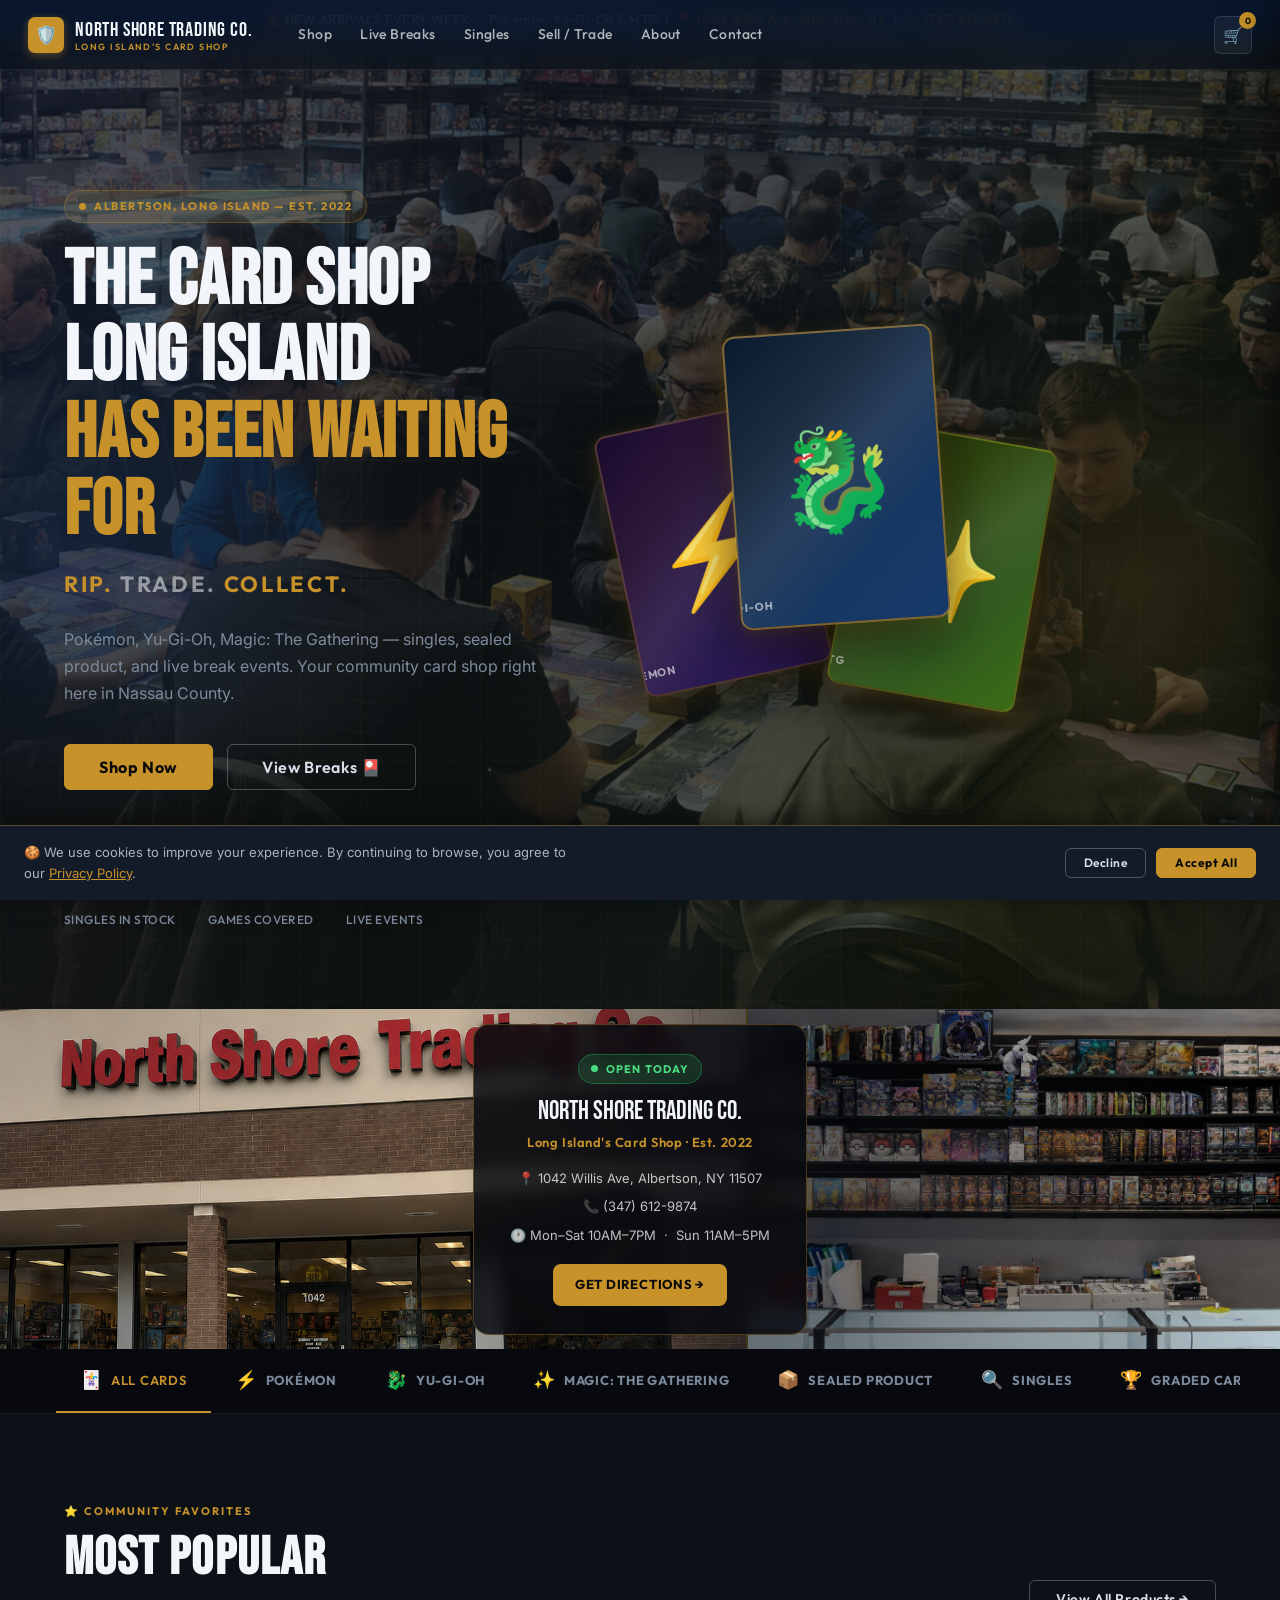
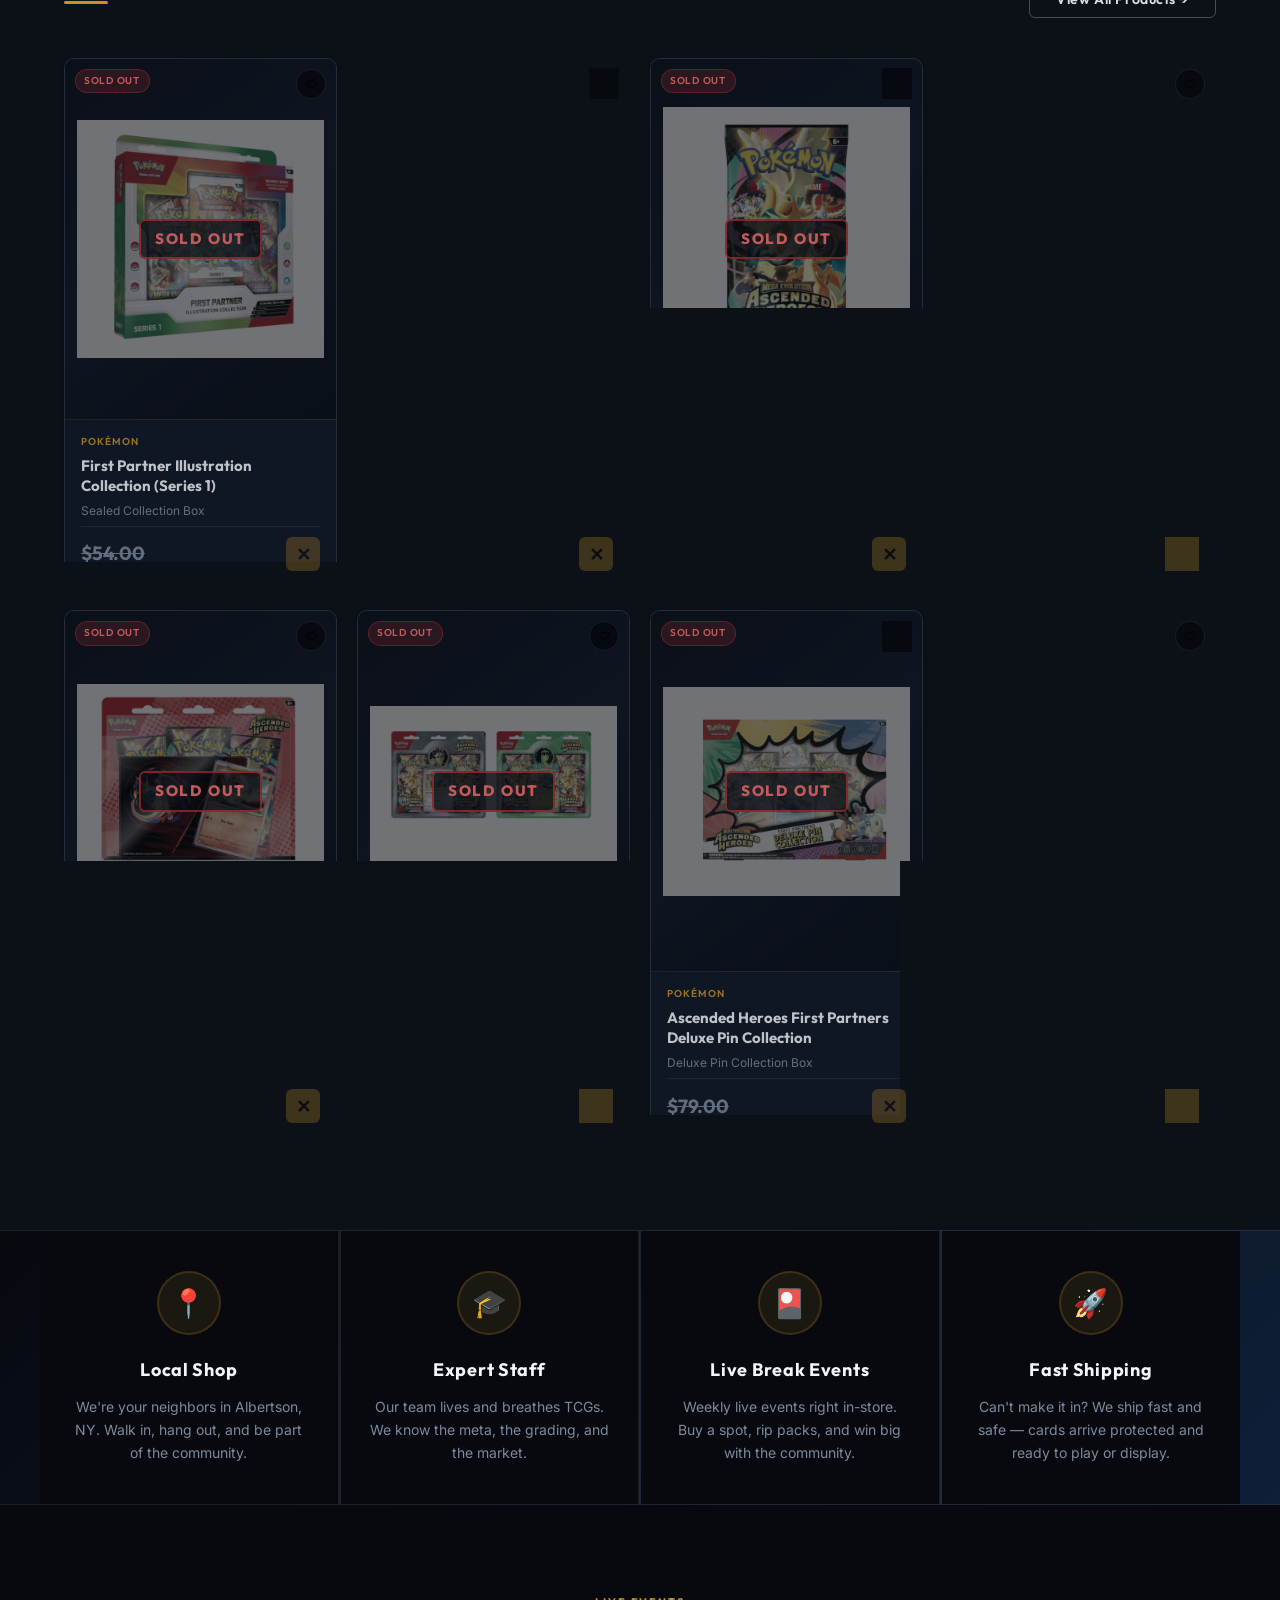
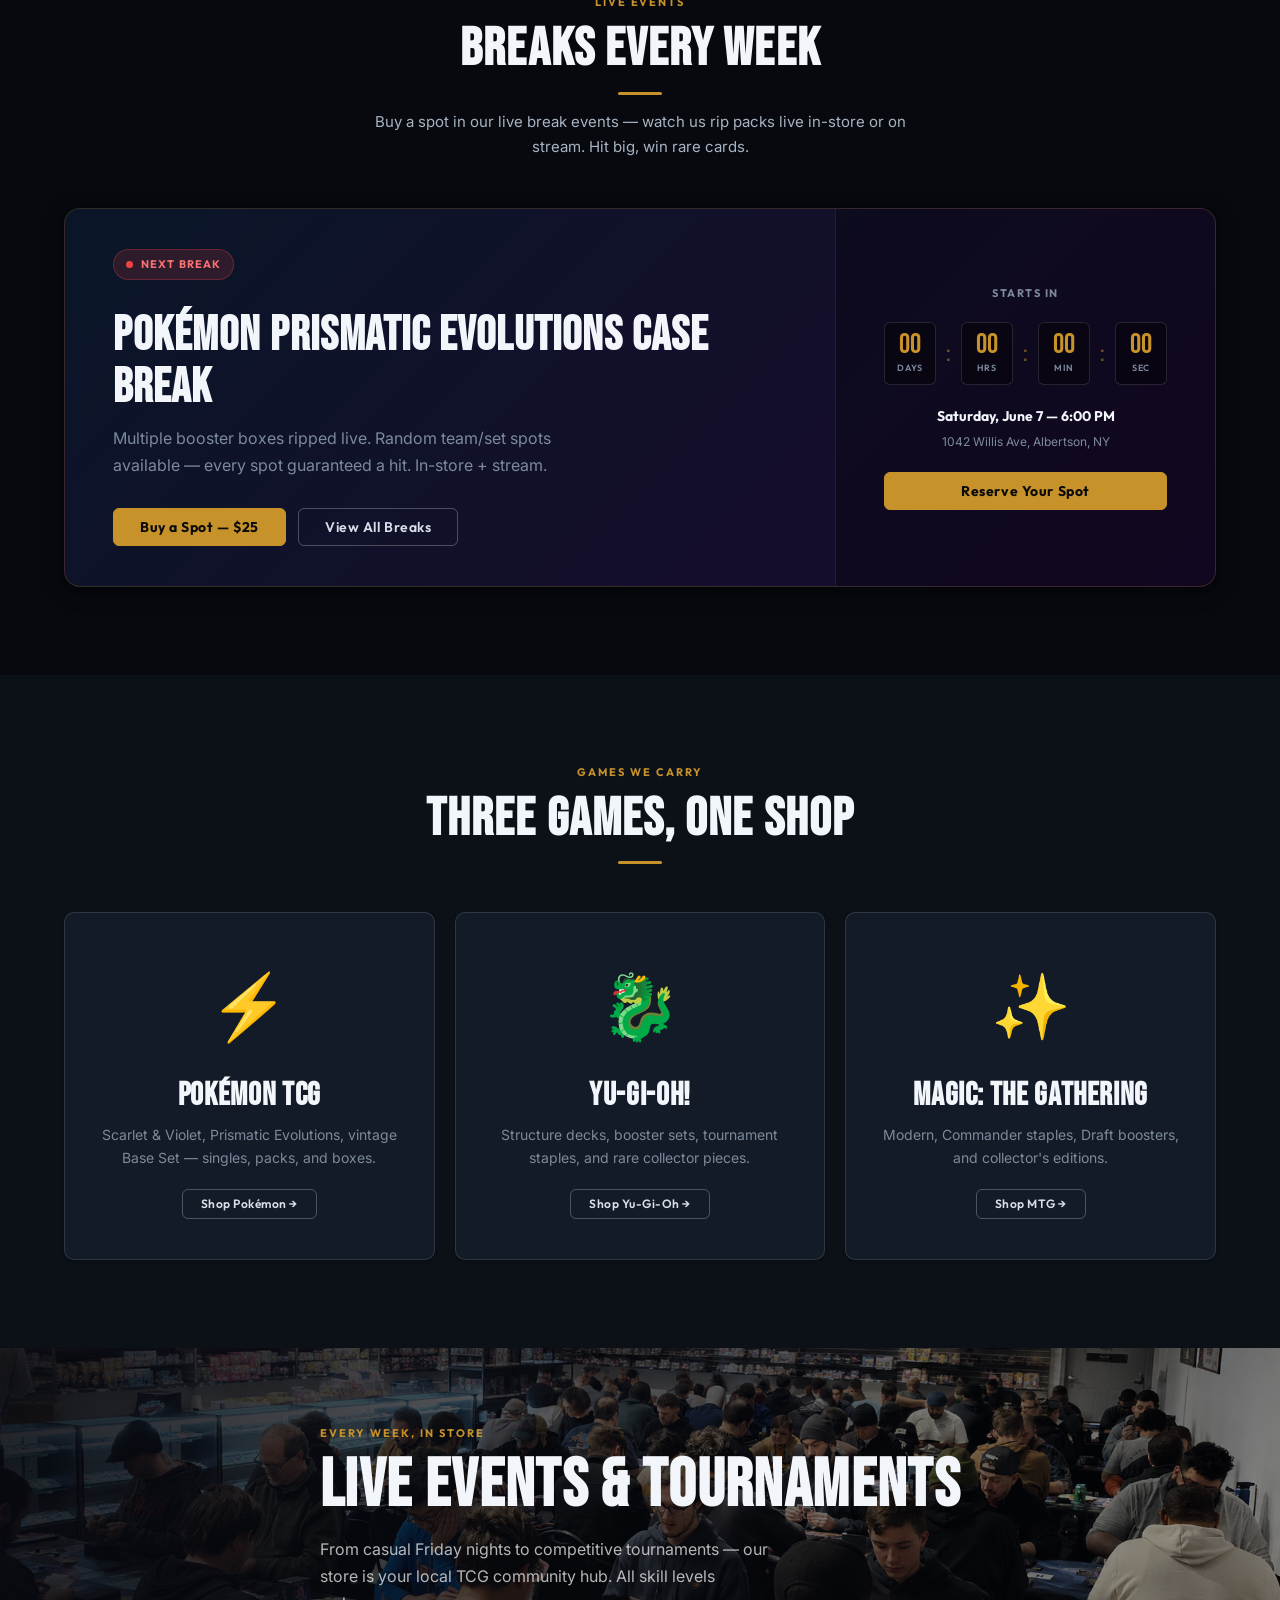
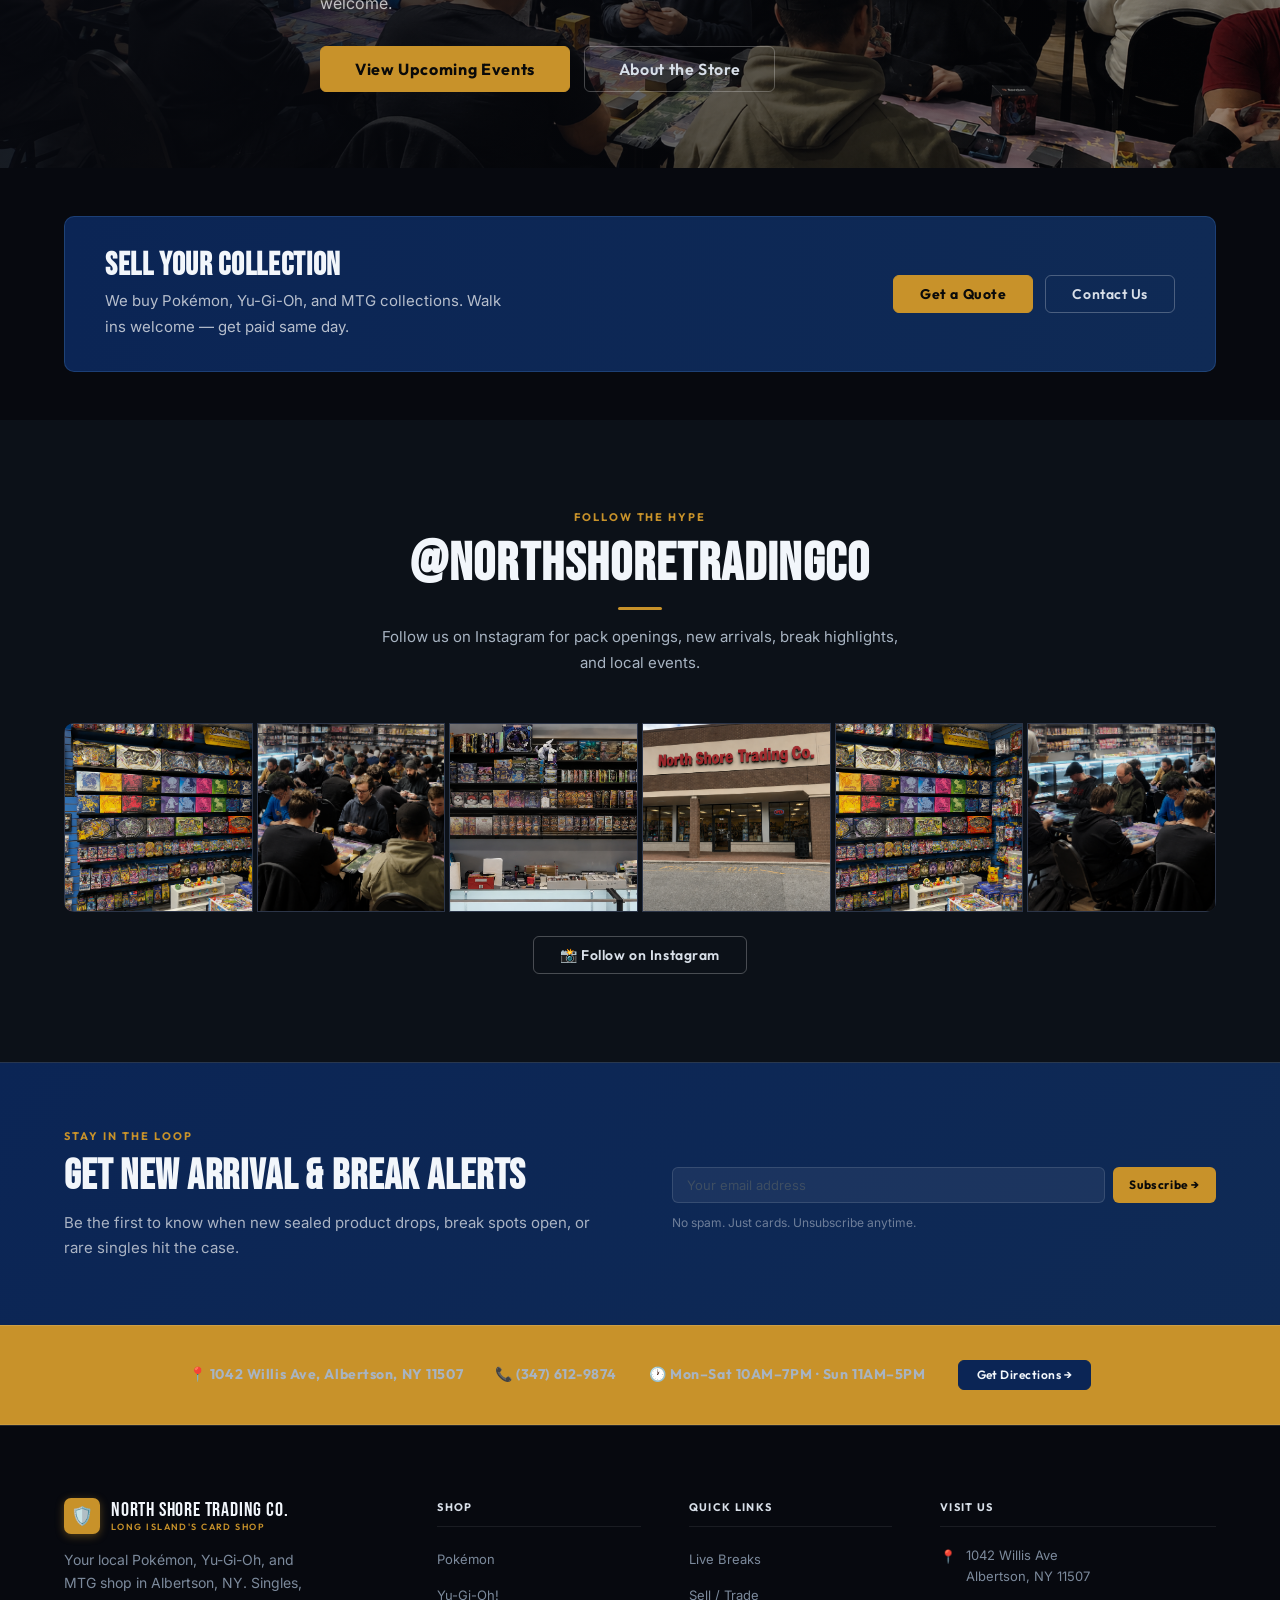
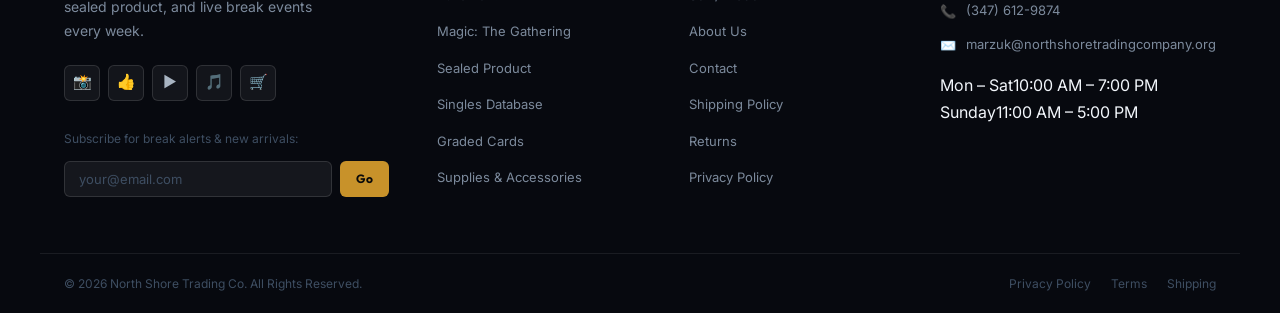
==== commit 7ea14382: "Update contact email to marzuk@northshoretradingcompany.org Co-Authored-By: Claude Sonnet 4.6 <norep" ====
--- a/index.html
+++ b/index.html
@@ -995,7 +995,7 @@
       </div>
       <div class="footer-contact-item">
         <span>✉️</span>
-        <a href="mailto:info@northshoretradingco.com">info@northshoretradingco.com</a>
+        <a href="mailto:marzuk@northshoretradingcompany.org">marzuk@northshoretradingcompany.org</a>
       </div>
       <div class="footer-hours" style="margin-top:16px">
         <div class="hours-row"><span class="day">Mon – Sat</span><span>10:00 AM – 7:00 PM</span></div>
